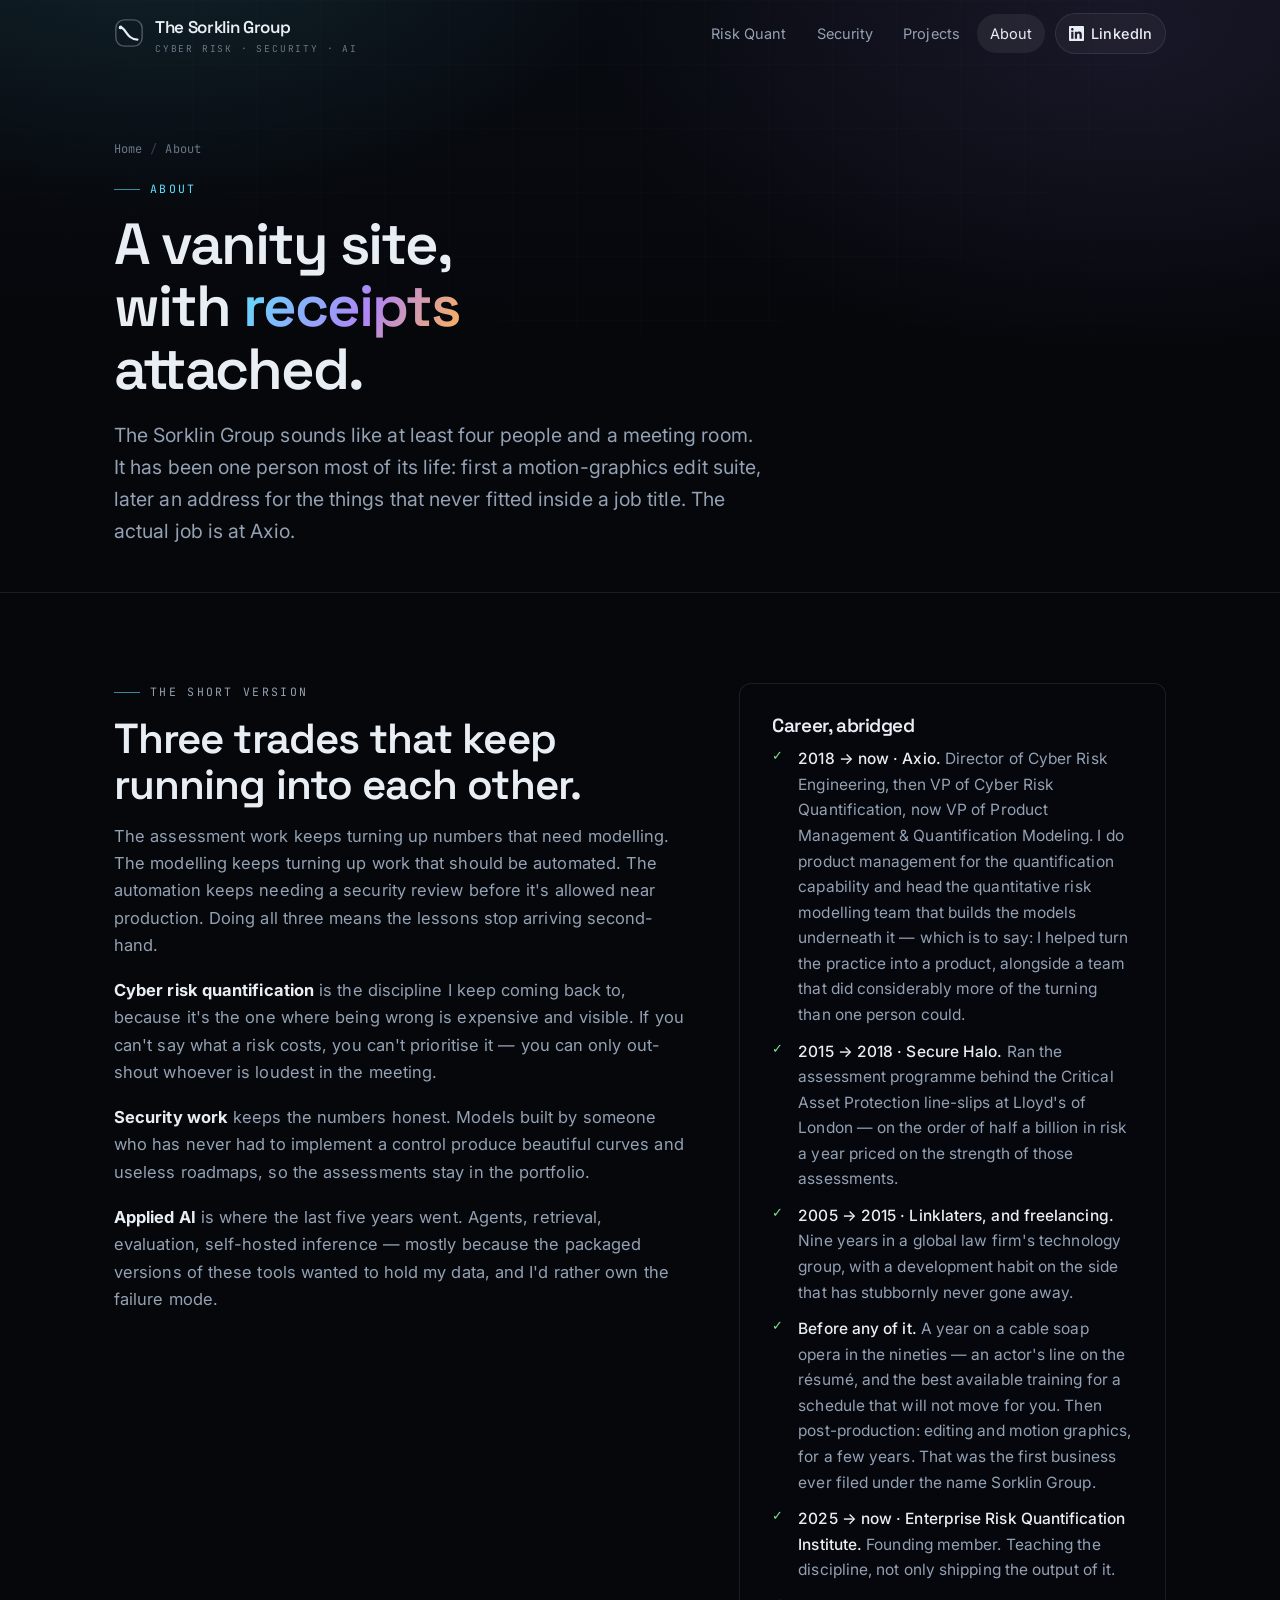
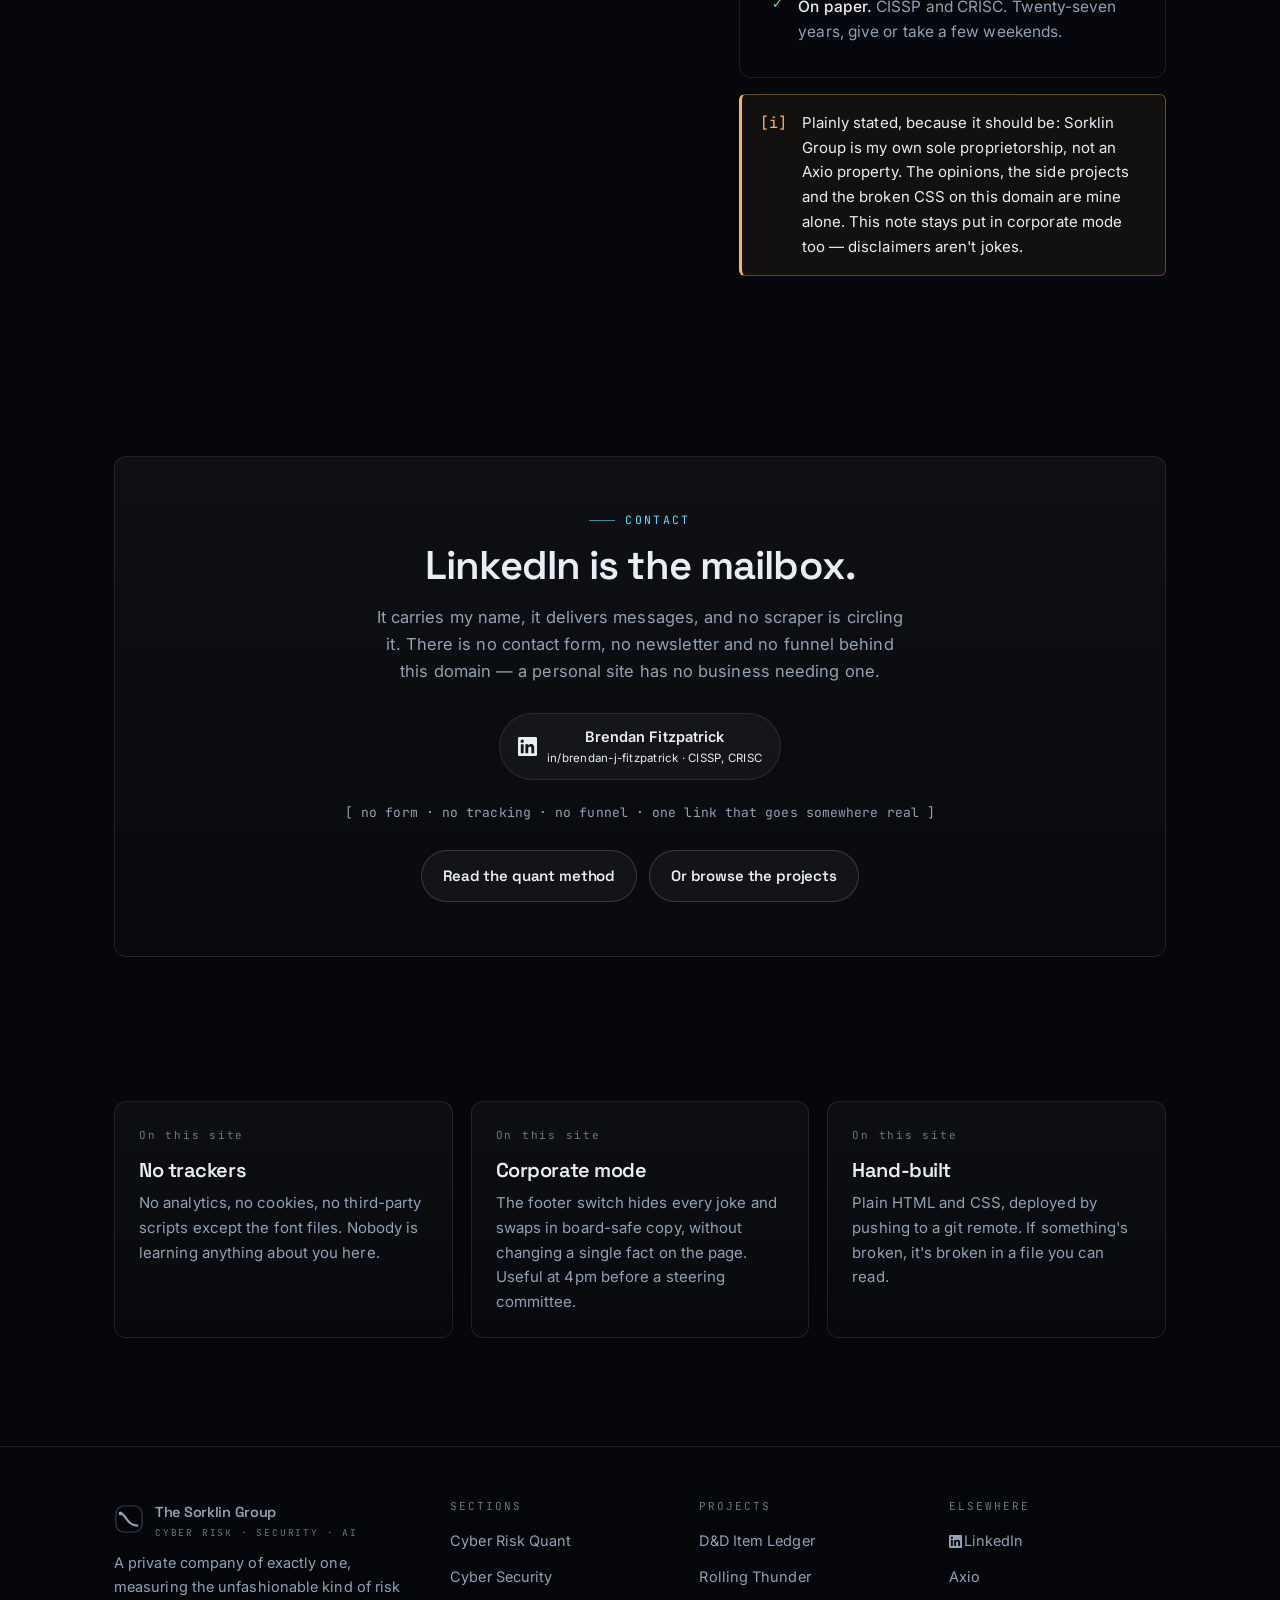
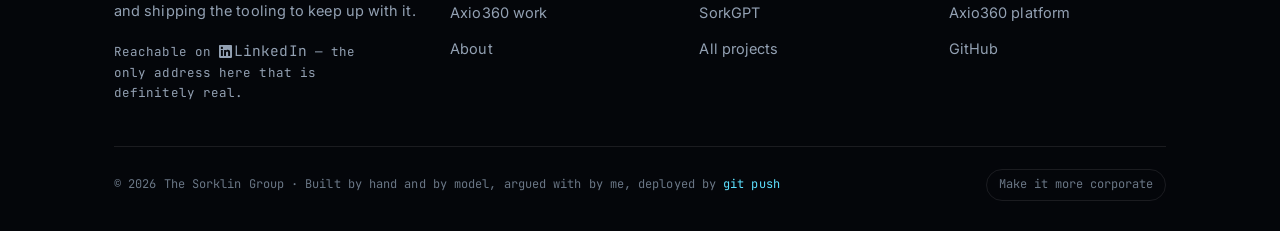
==== about/index.html @ ecda98ce "Redesign: static rewrite, no framework and no build step Replaces the Webflow export with hand-writt" ====
<!DOCTYPE html>
<html lang="en">
<head>
<meta charset="utf-8">
<meta name="viewport" content="width=device-width, initial-scale=1">
<title>About — Brendan Fitzpatrick</title>
<meta name="description" content="Brendan Fitzpatrick, CISSP, CRISC: VP of Product Management and Quantification Modeling at Axio, product owner of the quantification capability and head of its quantitative risk modelling team. Twenty-seven years of assessments, models and code. This site is personal and independent of my employer.">
<meta property="og:title" content="About — Brendan Fitzpatrick">
<meta property="og:description" content="A private company of exactly one. Here's the operating manual.">
<meta name="theme-color" content="#05070b">
<link rel="icon" href="/assets/img/favicon.svg" type="image/svg+xml">
<link rel="canonical" href="https://www.sorklin.com/about/">
<link rel="preconnect" href="https://fonts.googleapis.com">
<link rel="preconnect" href="https://fonts.gstatic.com" crossorigin>
<link href="https://fonts.googleapis.com/css2?family=Space+Grotesk:wght@500;600&family=JetBrains+Mono:wght@400;500&family=Inter:wght@400;500&display=swap" rel="stylesheet">
<link rel="stylesheet" href="/assets/css/site.css">
</head>
<body>

<a href="#main" class="sr-only">Skip to content</a>

<nav class="site-nav">
  <div class="nav-inner">
    <a class="brand" href="/">
      <svg class="mark" viewBox="0 0 32 32" fill="none" stroke="currentColor" aria-hidden="true">
        <rect x="2" y="2" width="28" height="28" rx="9" stroke-opacity=".3" stroke-width="1.5"/>
        <path class="curve" d="M7 10c5.5 0 6.5 13 18 13" stroke-width="2.4" stroke-linecap="round"/>
        <circle cx="7" cy="10" r="2" fill="currentColor" stroke="none"/>
      </svg>
      <span>The Sorklin Group<small>Cyber risk · Security · AI</small></span>
    </a>
    <button class="nav-toggle" aria-expanded="false" aria-label="Toggle navigation"><span></span></button>
    <div class="nav-links">
      <a href="/cyber-risk-quant/">Risk Quant</a>
      <a href="/cyber-security/">Security</a>
      <a href="/projects/">Projects</a>
      <a href="/about/">About</a>
      <a class="nav-cta li" href="https://www.linkedin.com/in/brendan-j-fitzpatrick/" rel="noopener me" target="_blank"><svg class="li-mark" viewBox="0 0 24 24" aria-hidden="true"><path fill="currentColor" d="M20.447 20.452h-3.554v-5.569c0-1.328-.027-3.037-1.852-3.037-1.853 0-2.136 1.445-2.136 2.939v5.667H9.351V9h3.414v1.561h.046c.477-.9 1.637-1.85 3.37-1.85 3.601 0 4.267 2.37 4.267 5.455v6.286zM5.337 7.433c-1.144 0-2.063-.926-2.063-2.065 0-1.138.92-2.063 2.063-2.063 1.14 0 2.064.925 2.064 2.063 0 1.139-.925 2.065-2.064 2.065zm1.782 13.019H3.555V9h3.564v11.452zM22.225 0H1.771C.792 0 0 .774 0 1.729v20.542C0 23.227.792 24 1.771 24h20.451C23.2 24 24 23.227 24 22.271V1.729C24 .774 23.2 0 22.222 0h.003z"/></svg><span>LinkedIn</span></a>
    </div>
  </div>
</nav>

<main id="main">

  <header class="page-head">
    <div class="wrap">
      <div class="crumbs"><a href="/">Home</a><span class="sep">/</span><span>About</span></div>
      <p class="kicker">About</p>
      <h1 class="display">
        <span class="line">A vanity site,</span>
        <span class="line">with <span class="grad" data-scramble>receipts</span></span>
        <span class="line">attached.</span>
      </h1>
      <p class="lede">
        <span data-joke>The Sorklin Group sounds like at least four people and a meeting room. It has been one
          person most of its life: first a motion-graphics edit suite, later an address for the things that never
          fitted inside a job title. The actual job is at Axio.</span>
        <span data-corp>Brendan Fitzpatrick, CISSP, CRISC — Vice President of Product Management, Quantification
          Modeling at Axio, product owner of the Axio quantification capability and head of its quantitative risk
          modelling team. This site is personal and independent of my employer.</span>
      </p>
    </div>
  </header>

  <section class="section">
    <div class="wrap">
      <div class="two-col">
        <div class="prose reveal">
          <p class="kicker">The short version</p>
          <h2 class="title">Three trades that keep running into each other.</h2>
          <p>The assessment work keeps turning up numbers that need modelling. The modelling keeps turning up
            work that should be automated. The automation keeps needing a security review before it's allowed
            near production. Doing all three means the lessons stop arriving second-hand.</p>
          <p><strong>Cyber risk quantification</strong> is the discipline I keep coming back to, because it's the one
            where being wrong is expensive and visible. If you can't say what a risk costs, you can't prioritise it —
            you can only out-shout whoever is loudest in the meeting.</p>
          <p><strong>Security work</strong> keeps the numbers honest. Models built by someone who has never had to
            implement a control produce beautiful curves and useless roadmaps, so the assessments stay in the portfolio.</p>
          <p><strong>Applied AI</strong> is where the last five years went. Agents, retrieval, evaluation, self-hosted
            inference — mostly because the packaged versions of these tools wanted to hold my data, and I'd rather
            own the failure mode.</p>
        </div>

        <div class="reveal" data-delay="110">
          <div class="panel ink" style="margin-bottom:16px">
            <h3>Career, abridged</h3>
            <ul class="ticks">
              <li><b>2018 → now · Axio.</b> Director of Cyber Risk Engineering, then VP of Cyber Risk
                Quantification, now VP of Product Management &amp; Quantification Modeling. I do product management
                for the quantification capability and head the quantitative risk modelling team that builds the
                models underneath it — which is to say: I helped turn the practice into a product, alongside a team
                that did considerably more of the turning than one person could.</li>
              <li><b>2015 → 2018 · Secure Halo.</b> Ran the assessment programme behind the Critical Asset
                Protection line-slips at Lloyd's of London — on the order of half a billion in risk a year priced
                on the strength of those assessments.</li>
              <li><b>2005 → 2015 · Linklaters, and freelancing.</b> Nine years in a global law firm's technology
                group, with a development habit on the side that has stubbornly never gone away.</li>
              <li><b>Before any of it.</b> A year on a cable soap opera in the nineties — an actor's line on the
                résumé, and the best available training for a schedule that will not move for you. Then
                post-production: editing and motion graphics, for a few years. That was the first business ever
                filed under the name Sorklin Group.</li>
              <li><b>2025 → now · Enterprise Risk Quantification Institute.</b> Founding member. Teaching the
                discipline, not only shipping the output of it.</li>
              <li><b>On paper.</b> CISSP and CRISC. Twenty-seven years, give or take a few weekends.</li>
            </ul>
          </div>
          <div class="callout">
            <span class="ico">[i]</span>
            <div>Plainly stated, because it should be: Sorklin Group is my own sole proprietorship, not an Axio
              property. The opinions, the side projects and the broken CSS on this domain are mine alone.
              This note stays put in corporate mode too — disclaimers aren't jokes.</div>
          </div>
        </div>
      </div>
    </div>
  </section>

  <!-- ═════════════════════════════════════════════════════════ contact ══ -->
  <section class="section" id="contact">
    <div class="wrap">
      <div class="panel reveal" style="text-align:center;padding:clamp(30px,6vh,58px)">
        <p class="kicker" style="justify-content:center">Contact</p>
        <h2 class="title" style="font-size:clamp(26px,3.4vw,40px)">
          <span data-joke>LinkedIn is the mailbox.</span>
          <span data-corp>Enquiries are welcome via LinkedIn.</span>
        </h2>
        <p class="dim" style="max-width:54ch;margin-inline:auto">
          It carries my name, it delivers messages, and no scraper is circling it. There is no contact form,
          no newsletter and no funnel behind this domain — a personal site has no business needing one.
        </p>

        <div class="cta-row" style="justify-content:center;margin-top:28px">
          <a class="li-badge" href="https://www.linkedin.com/in/brendan-j-fitzpatrick/" rel="noopener me" target="_blank">
            <svg class="li-mark" viewBox="0 0 24 24" aria-hidden="true"><path fill="currentColor" d="M20.447 20.452h-3.554v-5.569c0-1.328-.027-3.037-1.852-3.037-1.853 0-2.136 1.445-2.136 2.939v5.667H9.351V9h3.414v1.561h.046c.477-.9 1.637-1.85 3.37-1.85 3.601 0 4.267 2.37 4.267 5.455v6.286zM5.337 7.433c-1.144 0-2.063-.926-2.063-2.065 0-1.138.92-2.063 2.063-2.063 1.14 0 2.064.925 2.064 2.063 0 1.139-.925 2.065-2.064 2.065zm1.782 13.019H3.555V9h3.564v11.452zM22.225 0H1.771C.792 0 0 .774 0 1.729v20.542C0 23.227.792 24 1.771 24h20.451C23.2 24 24 23.227 24 22.271V1.729C24 .774 23.2 0 22.222 0h.003z"/></svg>
            <span>Brendan Fitzpatrick<small>in/brendan-j-fitzpatrick · CISSP, CRISC</small></span>
          </a>
        </div>

        <!-- ══ TODO: a public email? ═══════════════════════════════════════════════
             There is an Axio address, but pasting it here would only feed scrapers and
             forward nothing that LinkedIn doesn't already do. If you ever want a public
             one, make it a personal address: add a mailto beside the badge above and
             drop the LinkedIn sentence from the footer of every page.
        ═══════════════════════════════════════════════════════════════════════════ -->
        <p class="mono dim" style="margin-top:22px;font-size:13px" data-joke>
          [ no form · no tracking · no funnel · one link that goes somewhere real ]
        </p>

        <div class="cta-row" style="justify-content:center;margin-top:26px">
          <a class="btn btn-ghost" href="/cyber-risk-quant/">Read the quant method</a>
          <a class="btn btn-ghost" href="/projects/">Or browse the projects</a>
        </div>
      </div>
    </div>
  </section>

  <!-- ═════════════════════════════════════════════════════════ fine print ══ -->
  <section class="section tight">
    <div class="wrap">
      <div class="grid c3">
        <div class="card reveal">
          <div class="card-index">On this site</div>
          <h3>No trackers</h3>
          <p>No analytics, no cookies, no third-party scripts except the font files. Nobody is learning anything about you here.</p>
        </div>
        <div class="card reveal" data-delay="80">
          <div class="card-index">On this site</div>
          <h3>Corporate mode</h3>
          <p>The footer switch hides every joke and swaps in board-safe copy, without changing a single fact on the page.
            Useful at 4pm before a steering committee.</p>
        </div>
        <div class="card reveal" data-delay="160">
          <div class="card-index">On this site</div>
          <h3>Hand-built</h3>
          <p>Plain HTML and CSS, deployed by pushing to a git remote. If something's broken, it's broken in a file you can read.</p>
        </div>
      </div>
    </div>
  </section>
</main>

<footer class="site-foot">
  <div class="wrap">
    <div class="foot-grid">
      <div>
        <a class="brand" href="/" style="margin-bottom:14px">
          <svg class="mark" viewBox="0 0 32 32" fill="none" stroke="currentColor" aria-hidden="true">
            <rect x="2" y="2" width="28" height="28" rx="9" stroke-opacity=".3" stroke-width="1.5"/>
            <path d="M7 10c5.5 0 6.5 13 18 13" stroke-width="2.4" stroke-linecap="round"/>
            <circle cx="7" cy="10" r="2" fill="currentColor" stroke="none"/>
          </svg>
          <span>The Sorklin Group<small>Cyber risk · Security · AI</small></span>
        </a>
        <p class="foot-blurb" data-joke>A private company of exactly one, measuring the unfashionable kind of risk
          and shipping the tooling to keep up with it.</p>
        <p class="foot-blurb" data-corp>The personal site of Brendan Fitzpatrick: cyber risk quantification, security assessment and applied AI engineering.</p>
        <p class="foot-blurb dim mono" style="font-size:12.5px">Reachable on <a href="https://www.linkedin.com/in/brendan-j-fitzpatrick/" rel="noopener me" target="_blank"><svg class="li-mark" viewBox="0 0 24 24" aria-hidden="true"><path fill="currentColor" d="M20.447 20.452h-3.554v-5.569c0-1.328-.027-3.037-1.852-3.037-1.853 0-2.136 1.445-2.136 2.939v5.667H9.351V9h3.414v1.561h.046c.477-.9 1.637-1.85 3.37-1.85 3.601 0 4.267 2.37 4.267 5.455v6.286zM5.337 7.433c-1.144 0-2.063-.926-2.063-2.065 0-1.138.92-2.063 2.063-2.063 1.14 0 2.064.925 2.064 2.063 0 1.139-.925 2.065-2.064 2.065zm1.782 13.019H3.555V9h3.564v11.452zM22.225 0H1.771C.792 0 0 .774 0 1.729v20.542C0 23.227.792 24 1.771 24h20.451C23.2 24 24 23.227 24 22.271V1.729C24 .774 23.2 0 22.222 0h.003z"/></svg><span>LinkedIn</span></a> &mdash; the only address here that is definitely real.</p>
      </div>
      <div>
        <h4>Sections</h4>
        <ul>
          <li><a href="/cyber-risk-quant/">Cyber Risk Quant</a></li>
          <li><a href="/cyber-security/">Cyber Security</a></li>
          <li><a href="/cyber-risk-quant/#axio">Axio360 work</a></li>
          <li><a href="/about/">About</a></li>
        </ul>
      </div>
      <div>
        <h4>Projects</h4>
        <ul>
          <li><a href="/projects/dnd-shop/" target="_blank" rel="noopener">D&amp;D Item Ledger</a></li>
          <li><a href="/projects/rthunder/">Rolling Thunder</a></li>
          <li><a href="/projects/sorkgpt/" target="_blank" rel="noopener">SorkGPT</a></li>
          <li><a href="/projects/">All projects</a></li>
        </ul>
      </div>
      <div>
        <h4>Elsewhere</h4>
        <ul>
              <li><a href="https://www.linkedin.com/in/brendan-j-fitzpatrick/" rel="noopener me" target="_blank"><svg class="li-mark" viewBox="0 0 24 24" aria-hidden="true"><path fill="currentColor" d="M20.447 20.452h-3.554v-5.569c0-1.328-.027-3.037-1.852-3.037-1.853 0-2.136 1.445-2.136 2.939v5.667H9.351V9h3.414v1.561h.046c.477-.9 1.637-1.85 3.37-1.85 3.601 0 4.267 2.37 4.267 5.455v6.286zM5.337 7.433c-1.144 0-2.063-.926-2.063-2.065 0-1.138.92-2.063 2.063-2.063 1.14 0 2.064.925 2.064 2.063 0 1.139-.925 2.065-2.064 2.065zm1.782 13.019H3.555V9h3.564v11.452zM22.225 0H1.771C.792 0 0 .774 0 1.729v20.542C0 23.227.792 24 1.771 24h20.451C23.2 24 24 23.227 24 22.271V1.729C24 .774 23.2 0 22.222 0h.003z"/></svg>LinkedIn</a></li>
      <li><a href="https://axio.com/" rel="noopener" target="_blank">Axio</a></li>
          <li><a href="https://axio.com/axio360-platform/" rel="noopener" target="_blank">Axio360 platform</a></li>
          <li><a href="https://github.com/sorklin" rel="noopener" target="_blank">GitHub</a></li>
        </ul>
      </div>
    </div>
    <div class="foot-bottom">
      <span>© 2026 The Sorklin Group · Built by hand and by model, argued with by me, deployed by <span class="accent">git push</span></span>
      <span class="corp-note">Corporate mode active. The jokes are still in the source.</span>
      <button type="button" data-corporate-toggle>Make it more corporate</button>
    </div>
  </div>
</footer>

<script src="/assets/js/site.js" defer></script>
</body>
</html>
---- assets/css/site.css ----
/* ==========================================================================
   Sorklin Group — design system
   Dark, quiet, a little smug. One stylesheet, no frameworks, no build step.
   ========================================================================== */

/* --------------------------------------------------------------- tokens -- */
:root {
  --bg: #05070b;
  --bg-2: #080b11;
  --panel: #0c111a;
  --panel-2: #101724;
  --line: rgba(255, 255, 255, 0.09);
  --line-2: rgba(255, 255, 255, 0.16);
  --ink: #e9eef5;
  --dim: #93a1b3;
  --dim-2: #6a7786;

  --cyan: #5de1ff;
  --violet: #b085f5;
  --amber: #ffb454;
  --green: #7ee787;
  --red: #ff6f6f;

  --grad: linear-gradient(118deg, var(--cyan), var(--violet) 58%, var(--amber));
  --grad-soft: linear-gradient(118deg, rgba(93, 225, 255, 0.14), rgba(176, 133, 245, 0.14));

  --r-sm: 6px;
  --r: 12px;
  --r-lg: 20px;

  --mono: "JetBrains Mono", ui-monospace, "SF Mono", Consolas, "Liberation Mono", monospace;
  --sans: "Space Grotesk", Inter, system-ui, -apple-system, "Segoe UI", sans-serif;
  --body: Inter, "Space Grotesk", system-ui, -apple-system, "Segoe UI", sans-serif;

  --pad: clamp(20px, 5vw, 64px);
  --maxw: 1180px;
  --nav-h: 68px;
  --ease: cubic-bezier(0.22, 0.61, 0.36, 1);
}

/* ---------------------------------------------------------------- base -- */
* { box-sizing: border-box; }

html { scroll-behavior: smooth; -webkit-text-size-adjust: 100%; }

body {
  margin: 0;
  background: var(--bg);
  color: var(--ink);
  font-family: var(--body);
  font-size: 16.5px;
  line-height: 1.65;
  letter-spacing: 0.005em;
  overflow-x: hidden;
  -webkit-font-smoothing: antialiased;
}

/* page-level ambience: a fixed grid + two soft blooms behind everything */
body::before {
  content: "";
  position: fixed;
  inset: 0;
  z-index: -2;
  background:
    radial-gradient(700px 420px at 12% -8%, rgba(93, 225, 255, 0.11), transparent 70%),
    radial-gradient(760px 460px at 88% 4%, rgba(176, 133, 245, 0.10), transparent 70%),
    linear-gradient(180deg, var(--bg-2), var(--bg) 40%);
}
body::after {
  content: "";
  position: fixed;
  inset: 0;
  z-index: -1;
  pointer-events: none;
  opacity: 0.5;
  background-image:
    linear-gradient(to right, rgba(255, 255, 255, 0.028) 1px, transparent 1px),
    linear-gradient(to bottom, rgba(255, 255, 255, 0.028) 1px, transparent 1px);
  background-size: 64px 64px;
  mask-image: radial-gradient(1200px 800px at 50% 0%, #000 30%, transparent 85%);
  -webkit-mask-image: radial-gradient(1200px 800px at 50% 0%, #000 30%, transparent 85%);
}

h1, h2, h3, h4 {
  font-family: var(--sans);
  font-weight: 600;
  line-height: 1.08;
  letter-spacing: -0.022em;
  margin: 0 0 0.5em;
}

p { margin: 0 0 1.1em; }
p:last-child { margin-bottom: 0; }

a { color: var(--cyan); text-decoration: none; text-underline-offset: 3px; }
a:hover { text-decoration: underline; }

::selection { background: rgba(93, 225, 255, 0.28); color: #fff; }

:focus-visible {
  outline: 2px solid var(--cyan);
  outline-offset: 3px;
  border-radius: 4px;
}

svg { display: block; }

.wrap {
  width: 100%;
  max-width: var(--maxw);
  margin-inline: auto;
  padding-inline: var(--pad);
}

.mono { font-family: var(--mono); font-size: 0.86em; }
.dim { color: var(--dim); }
.accent { color: var(--cyan); }
.nowrap { white-space: nowrap; }
.center { text-align: center; }
.sr-only {
  position: absolute; width: 1px; height: 1px; padding: 0; margin: -1px;
  overflow: hidden; clip: rect(0 0 0 0); white-space: nowrap; border: 0;
}

/* ----------------------------------------------------------------- nav -- */
.site-nav {
  position: fixed;
  top: 0;
  left: 0;
  right: 0;
  z-index: 80;
  height: var(--nav-h);
  display: flex;
  align-items: center;
  border-bottom: 1px solid transparent;
  transition: background 0.3s var(--ease), border-color 0.3s var(--ease), backdrop-filter 0.3s;
}
.site-nav.stuck {
  background: rgba(5, 7, 11, 0.72);
  backdrop-filter: blur(14px) saturate(140%);
  -webkit-backdrop-filter: blur(14px) saturate(140%);
  border-bottom-color: var(--line);
}
.nav-inner {
  width: 100%;
  max-width: var(--maxw);
  margin-inline: auto;
  padding-inline: var(--pad);
  display: flex;
  align-items: center;
  gap: 22px;
}
.brand {
  display: flex;
  align-items: center;
  gap: 11px;
  color: var(--ink);
  font-family: var(--sans);
  font-weight: 600;
  letter-spacing: -0.02em;
  font-size: 17px;
}
.brand:hover { text-decoration: none; }
.brand .mark { width: 30px; height: 30px; flex: none; }
.brand .mark .curve { stroke-dasharray: 66; stroke-dashoffset: 66; animation: draw 1.5s var(--ease) 0.15s forwards; }
.brand small {
  display: block;
  font-family: var(--mono);
  font-size: 9.5px;
  letter-spacing: 0.19em;
  text-transform: uppercase;
  color: var(--dim-2);
  font-weight: 400;
  line-height: 1;
  margin-top: 3px;
}
@keyframes draw { to { stroke-dashoffset: 0; } }

.nav-links {
  display: flex;
  align-items: center;
  gap: 4px;
  margin-left: auto;
}
.nav-links a {
  color: var(--dim);
  font-size: 14.5px;
  padding: 8px 13px;
  border-radius: 999px;
  transition: color 0.2s, background 0.2s;
}
.nav-links a:hover { color: var(--ink); background: rgba(255, 255, 255, 0.05); text-decoration: none; }
.nav-links a[aria-current="page"] { color: var(--ink); background: rgba(255, 255, 255, 0.07); }
.nav-links a.nav-cta {
  color: #04121a;
  background: var(--grad);
  font-weight: 600;
  margin-left: 6px;
}
.nav-links a.nav-cta:hover { filter: brightness(1.08); }

/* The nav's one external pill is a LinkedIn badge, not a call to action — so it is
   deliberately quieter than the gradient button it replaced. Hover borrows LinkedIn's
   own blue rather than the site palette, which is how brand badges should behave. */
.nav-links a.nav-cta.li {
  color: var(--ink-2);
  background: rgba(255, 255, 255, 0.04);
  border: 1px solid var(--line);
  font-weight: 500;
  display: inline-flex;
  align-items: center;
  gap: 7px;
}
.nav-links a.nav-cta.li:hover {
  color: var(--ink);
  background: rgba(10, 102, 194, 0.16);
  border-color: rgba(10, 102, 194, 0.7);
  filter: none;
}
.li-mark { width: 15px; height: 15px; display: block; flex: none; }
.foot-grid .li-mark, .foot-blurb .li-mark, .prose .li-mark {
  width: 13px; height: 13px;
  display: inline-block; vertical-align: -2px; margin-right: 2px;
}
/* The about page's hero badge: bigger, and it warms up to brand blue on hover. */
.li-badge {
  display: inline-flex; align-items: center; gap: 10px;
  padding: 11px 18px;
  border: 1px solid var(--line); border-radius: 999px;
  background: rgba(255, 255, 255, 0.04);
  color: var(--ink); text-decoration: none;
  font-weight: 600; font-size: 14.5px;
  transition: background .18s ease, border-color .18s ease, transform .18s ease;
}
.li-badge:hover { background: rgba(10, 102, 194, 0.18); border-color: rgba(10, 102, 194, .75); text-decoration: none; transform: translateY(-1px); }
.li-badge .li-mark { width: 19px; height: 19px; }
.li-badge small { display: block; font-weight: 400; font-size: 11.5px; color: var(--ink-3); letter-spacing: .02em; }

.nav-toggle {
  display: none;
  margin-left: auto;
  width: 42px; height: 42px;
  background: rgba(255, 255, 255, 0.05);
  border: 1px solid var(--line);
  border-radius: 10px;
  color: var(--ink);
  cursor: pointer;
  align-items: center;
  justify-content: center;
}
.nav-toggle span, .nav-toggle span::before, .nav-toggle span::after {
  content: ""; display: block; width: 17px; height: 1.5px; background: currentColor;
  transition: transform 0.25s var(--ease), opacity 0.2s;
}
.nav-toggle span::before { transform: translateY(-5.5px); }
.nav-toggle span::after { transform: translateY(4px); }
.nav-toggle[aria-expanded="true"] span { transform: rotate(45deg); }
.nav-toggle[aria-expanded="true"] span::before { opacity: 0; }
.nav-toggle[aria-expanded="true"] span::after { transform: translateY(0) rotate(-90deg); }

@media (max-width: 860px) {
  .nav-toggle { display: flex; }
  .nav-links {
    position: absolute;
    top: calc(var(--nav-h) - 6px);
    left: var(--pad); right: var(--pad);
    flex-direction: column;
    align-items: stretch;
    gap: 2px;
    padding: 10px;
    background: rgba(9, 12, 18, 0.97);
    border: 1px solid var(--line);
    border-radius: var(--r);
    backdrop-filter: blur(14px);
    box-shadow: 0 24px 60px rgba(0, 0, 0, 0.6);
    transform: translateY(-12px) scale(0.98);
    opacity: 0;
    pointer-events: none;
    transition: opacity 0.22s var(--ease), transform 0.22s var(--ease);
  }
  .nav-links.open { opacity: 1; transform: none; pointer-events: auto; }
  .nav-links a { padding: 12px 14px; border-radius: var(--r-sm); font-size: 15.5px; }
  .nav-links a.nav-cta { text-align: center; margin-left: 0; }
}

/* ---------------------------------------------------------------- hero -- */
.hero {
  position: relative;
  padding: calc(var(--nav-h) + clamp(44px, 9vh, 104px)) 0 clamp(48px, 8vh, 96px);
  overflow: hidden;
}
#field {
  position: absolute;
  inset: 0;
  width: 100%;
  height: 100%;
  z-index: 0;
  opacity: 0.85;
}
.hero .wrap { position: relative; z-index: 1; }
.hero-grid {
  display: grid;
  grid-template-columns: minmax(0, 1.08fr) minmax(0, 0.92fr);
  gap: clamp(28px, 5vw, 60px);
  align-items: center;
}
@media (max-width: 980px) {
  .hero-grid { grid-template-columns: 1fr; }
}

.eyebrow {
  display: inline-flex;
  align-items: center;
  gap: 9px;
  font-family: var(--mono);
  font-size: 11.5px;
  letter-spacing: 0.2em;
  text-transform: uppercase;
  color: var(--dim);
  padding: 6px 12px 6px 8px;
  border: 1px solid var(--line);
  border-radius: 999px;
  background: rgba(255, 255, 255, 0.03);
  margin-bottom: 22px;
}
.eyebrow .dot {
  width: 7px; height: 7px; border-radius: 50%;
  background: var(--green);
  box-shadow: 0 0 0 0 rgba(126, 231, 135, 0.6);
  animation: pulse 2.6s infinite;
}
@keyframes pulse {
  0% { box-shadow: 0 0 0 0 rgba(126, 231, 135, 0.55); }
  70% { box-shadow: 0 0 0 9px rgba(126, 231, 135, 0); }
  100% { box-shadow: 0 0 0 0 rgba(126, 231, 135, 0); }
}

.display {
  font-size: clamp(38px, 6.4vw, 74px);
  font-weight: 600;
  letter-spacing: -0.035em;
  margin: 0 0 22px;
}
.display .grad {
  background: var(--grad);
  -webkit-background-clip: text;
  background-clip: text;
  color: transparent;
}
.display .line { display: block; }

.lede {
  font-size: clamp(16.5px, 1.55vw, 19.5px);
  color: var(--dim);
  max-width: 54ch;
  margin-bottom: 30px;
}
.lede strong { color: var(--ink); font-weight: 500; }

.cta-row { display: flex; flex-wrap: wrap; gap: 12px; align-items: center; }

.btn {
  display: inline-flex;
  align-items: center;
  gap: 9px;
  padding: 13px 21px;
  border-radius: 999px;
  font-family: var(--sans);
  font-size: 15px;
  font-weight: 600;
  letter-spacing: -0.01em;
  border: 1px solid transparent;
  cursor: pointer;
  transition: transform 0.18s var(--ease), filter 0.2s, background 0.2s, border-color 0.2s, color 0.2s;
}
.btn:hover { text-decoration: none; transform: translateY(-2px); }
.btn:active { transform: translateY(0); }
.btn-primary {
  background: var(--grad);
  color: #04121a;
  box-shadow: 0 10px 34px -12px rgba(93, 225, 255, 0.5);
}
.btn-primary:hover { filter: brightness(1.07); }
.btn-ghost {
  color: var(--ink);
  background: rgba(255, 255, 255, 0.04);
  border-color: var(--line-2);
}
.btn-ghost:hover { background: rgba(255, 255, 255, 0.09); }
.btn .arrow { transition: transform 0.2s var(--ease); }
.btn:hover .arrow { transform: translateX(3px); }

/* ------------------------------------------------------------ terminal -- */
.terminal {
  border: 1px solid var(--line);
  border-radius: var(--r);
  background: linear-gradient(180deg, rgba(16, 23, 36, 0.92), rgba(8, 11, 17, 0.94));
  box-shadow: 0 34px 80px -30px rgba(0, 0, 0, 0.9), inset 0 1px 0 rgba(255, 255, 255, 0.05);
  overflow: hidden;
  font-family: var(--mono);
  font-size: 13px;
  line-height: 1.75;
}
.terminal-bar {
  display: flex;
  align-items: center;
  gap: 8px;
  padding: 11px 14px;
  border-bottom: 1px solid var(--line);
  background: rgba(255, 255, 255, 0.025);
}
.terminal-bar i { width: 10px; height: 10px; border-radius: 50%; background: #2a333f; }
.terminal-bar i:nth-child(1) { background: #ff5f57; }
.terminal-bar i:nth-child(2) { background: #febc2e; }
.terminal-bar i:nth-child(3) { background: #28c840; }
.terminal-bar span {
  margin-left: 6px;
  font-size: 11px;
  color: var(--dim-2);
  letter-spacing: 0.09em;
  text-transform: uppercase;
}
.terminal-body { padding: 16px 18px 20px; min-height: 268px; }
.terminal-body .ln { white-space: pre-wrap; word-break: break-word; }
.terminal-body .cmd { color: var(--ink); }
.terminal-body .cmd::before { content: "$ "; color: var(--cyan); }
.terminal-body .ok { color: var(--green); }
.terminal-body .warn { color: var(--amber); }
.terminal-body .out { color: var(--dim); }
.terminal-body .key { color: var(--violet); }
.terminal-body .caret {
  display: inline-block;
  width: 8px; height: 15px;
  vertical-align: -2px;
  background: var(--cyan);
  animation: blink 1.05s steps(2, start) infinite;
}
@keyframes blink { to { visibility: hidden; } }

/* ------------------------------------------------------------- ticker -- */
.ticker {
  border-block: 1px solid var(--line);
  background: rgba(255, 255, 255, 0.018);
  overflow: hidden;
  padding: 13px 0;
  mask-image: linear-gradient(90deg, transparent, #000 8%, #000 92%, transparent);
  -webkit-mask-image: linear-gradient(90deg, transparent, #000 8%, #000 92%, transparent);
}
.ticker-track {
  display: flex;
  width: max-content;
  gap: 44px;
  animation: slide 42s linear infinite;
}
.ticker:hover .ticker-track { animation-play-state: paused; }
.ticker-track span {
  font-family: var(--mono);
  font-size: 12.5px;
  letter-spacing: 0.06em;
  color: var(--dim-2);
  display: inline-flex;
  align-items: center;
  gap: 44px;
  white-space: nowrap;
}
.ticker-track span::after { content: "◆"; color: rgba(93, 225, 255, 0.4); font-size: 9px; }
@keyframes slide { to { transform: translateX(-50%); } }

/* ------------------------------------------------------------ sections -- */
.section { padding: clamp(64px, 10vh, 116px) 0; position: relative; }
.section.tight { padding-block: clamp(44px, 6vh, 74px); }
.section-head { max-width: 62ch; margin-bottom: clamp(30px, 5vh, 52px); }
.section-head.center { margin-inline: auto; }
.kicker {
  font-family: var(--mono);
  font-size: 11.5px;
  letter-spacing: 0.2em;
  text-transform: uppercase;
  color: var(--cyan);
  margin: 0 0 14px;
  display: flex;
  align-items: center;
  gap: 10px;
}
.kicker::before { content: ""; width: 26px; height: 1px; background: var(--cyan); opacity: 0.6; }
.section-head.center .kicker { justify-content: center; }
h2.title { font-size: clamp(27px, 3.5vw, 42px); margin-bottom: 16px; }
.section-head p { color: var(--dim); font-size: 17px; }

.rule { border: 0; border-top: 1px solid var(--line); margin: 0; }

/* --------------------------------------------------------------- cards -- */
.grid { display: grid; gap: 18px; }
.grid.c2 { grid-template-columns: repeat(2, minmax(0, 1fr)); }
.grid.c3 { grid-template-columns: repeat(3, minmax(0, 1fr)); }
.grid.c4 { grid-template-columns: repeat(4, minmax(0, 1fr)); }
@media (max-width: 900px) { .grid.c3, .grid.c4 { grid-template-columns: repeat(2, minmax(0, 1fr)); } }
@media (max-width: 620px) { .grid.c2, .grid.c3, .grid.c4 { grid-template-columns: 1fr; } }

.card {
  position: relative;
  display: flex;
  flex-direction: column;
  padding: 24px 24px 22px;
  border: 1px solid var(--line);
  border-radius: var(--r);
  background: linear-gradient(180deg, rgba(255, 255, 255, 0.035), rgba(255, 255, 255, 0.012));
  overflow: hidden;
  transition: transform 0.28s var(--ease), border-color 0.28s, box-shadow 0.28s;
}
.card::before {
  /* pointer-tracking glow; --mx/--my are set by site.js */
  content: "";
  position: absolute;
  inset: -1px;
  pointer-events: none;
  opacity: 0;
  transition: opacity 0.3s;
  background: radial-gradient(240px 180px at var(--mx, 50%) var(--my, 0%), rgba(93, 225, 255, 0.16), transparent 68%);
}
.card:hover {
  transform: translateY(-4px);
  border-color: var(--line-2);
  box-shadow: 0 26px 54px -28px rgba(0, 0, 0, 0.9);
}
.card:hover::before { opacity: 1; }
.card > * { position: relative; }
.card h3 { font-size: 20px; margin-bottom: 9px; }
.card p { color: var(--dim); font-size: 15px; }
.card .card-index {
  font-family: var(--mono);
  font-size: 11px;
  letter-spacing: 0.16em;
  color: var(--dim-2);
  margin-bottom: 16px;
}
.card .card-note {
  margin-top: 18px;
  padding-top: 14px;
  border-top: 1px dashed var(--line);
  font-family: var(--mono);
  font-size: 12px;
  color: var(--dim-2);
  line-height: 1.55;
}
.card .card-note b { color: var(--amber); font-weight: 500; }
.card-link {
  margin-top: 18px;
  display: inline-flex;
  align-items: center;
  gap: 7px;
  font-family: var(--sans);
  font-weight: 600;
  font-size: 14.5px;
  color: var(--cyan);
}
.card-link .arrow { transition: transform 0.2s var(--ease); }
.card:hover .card-link .arrow { transform: translateX(4px); }
a.card { color: inherit; }
a.card:hover { text-decoration: none; }
.card.tint-cyan::after, .card.tint-violet::after, .card.tint-amber::after {
  content: "";
  position: absolute;
  inset: 0 auto auto 0;
  width: 100%; height: 2px;
  background: var(--cyan);
  opacity: 0.75;
}
.card.tint-violet::after { background: var(--violet); }
.card.tint-amber::after { background: var(--amber); }

/* --------------------------------------------------------------- stats -- */
.stat-row { display: grid; grid-template-columns: repeat(4, minmax(0, 1fr)); gap: 1px; background: var(--line); border: 1px solid var(--line); border-radius: var(--r); overflow: hidden; }
@media (max-width: 780px) { .stat-row { grid-template-columns: repeat(2, minmax(0, 1fr)); } }
.stat { background: rgba(8, 11, 17, 0.86); padding: 24px 22px; }
.stat .n {
  font-family: var(--sans);
  font-size: clamp(28px, 3.4vw, 40px);
  font-weight: 600;
  letter-spacing: -0.03em;
  line-height: 1;
  background: var(--grad);
  -webkit-background-clip: text;
  background-clip: text;
  color: transparent;
}
.stat .l {
  margin-top: 10px;
  font-family: var(--mono);
  font-size: 11.5px;
  letter-spacing: 0.1em;
  text-transform: uppercase;
  color: var(--dim-2);
}

/* --------------------------------------------------------------- steps -- */
.steps { counter-reset: step; display: grid; gap: 16px; grid-template-columns: repeat(auto-fit, minmax(215px, 1fr)); }
.step { position: relative; padding: 22px 20px; border: 1px solid var(--line); border-radius: var(--r); background: rgba(255, 255, 255, 0.022); }
.step::before {
  counter-increment: step;
  content: "0" counter(step);
  font-family: var(--mono);
  font-size: 11px;
  letter-spacing: 0.16em;
  color: var(--cyan);
  display: block;
  margin-bottom: 12px;
}
.step h3 { font-size: 16.5px; margin-bottom: 7px; }
.step p { font-size: 14.5px; color: var(--dim); margin: 0; }

/* -------------------------------------------------------------- badges -- */
.badge {
  display: inline-flex;
  align-items: center;
  gap: 6px;
  font-family: var(--mono);
  font-size: 10.5px;
  letter-spacing: 0.14em;
  text-transform: uppercase;
  padding: 4px 9px;
  border-radius: 999px;
  border: 1px solid currentColor;
  line-height: 1.5;
}
.badge::before { content: ""; width: 5px; height: 5px; border-radius: 50%; background: currentColor; }
.badge.live { color: var(--green); }
.badge.dev { color: var(--amber); }
.badge.soon { color: var(--dim-2); }
.badge.info { color: var(--cyan); }

.chip {
  display: inline-block;
  font-family: var(--mono);
  font-size: 11.5px;
  color: var(--dim);
  background: rgba(255, 255, 255, 0.045);
  border: 1px solid var(--line);
  border-radius: 6px;
  padding: 3px 8px;
  margin: 0 5px 6px 0;
}

/* -------------------------------------------------------------- panels -- */
.panel {
  border: 1px solid var(--line);
  border-radius: var(--r);
  background: linear-gradient(180deg, rgba(255, 255, 255, 0.04), rgba(255, 255, 255, 0.014));
  padding: clamp(22px, 3vw, 32px);
}
.panel h3 { font-size: 19px; }
.panel.ink { background: rgba(6, 9, 14, 0.72); }

.callout {
  display: flex;
  gap: 14px;
  padding: 16px 18px;
  border: 1px solid rgba(255, 180, 84, 0.34);
  border-left: 3px solid var(--amber);
  border-radius: var(--r-sm);
  background: rgba(255, 180, 84, 0.06);
  font-size: 15px;
  color: var(--ink);
}
.callout .ico { flex: none; font-family: var(--mono); color: var(--amber); }
.callout a { color: var(--amber); }
.callout.info { border-color: rgba(93, 225, 255, 0.34); border-left-color: var(--cyan); background: rgba(93, 225, 255, 0.06); color: var(--ink); }
.callout.info .ico { color: var(--cyan); }
.callout.todo { border-style: dashed; }

/* --------------------------------------------------------------- table -- */
table.spec { width: 100%; border-collapse: collapse; font-size: 14.5px; }
table.spec th, table.spec td { text-align: left; padding: 12px 14px; border-bottom: 1px solid var(--line); vertical-align: top; }
table.spec th { font-family: var(--mono); font-size: 11px; letter-spacing: 0.14em; text-transform: uppercase; color: var(--dim-2); font-weight: 400; }
table.spec td:first-child { color: var(--ink); font-weight: 500; white-space: nowrap; }
table.spec tr:last-child td { border-bottom: 0; }
table.spec td { color: var(--dim); }

ul.ticks { list-style: none; padding: 0; margin: 0; display: grid; gap: 11px; }
ul.ticks li { position: relative; padding-left: 26px; color: var(--dim); font-size: 15.5px; }
ul.ticks li::before {
  content: "✓";
  position: absolute; left: 0; top: -1px;
  font-family: var(--mono);
  color: var(--green);
  font-size: 13px;
}
ul.ticks li b { color: var(--ink); font-weight: 500; }
ul.dashes { list-style: none; padding: 0; margin: 0; display: grid; gap: 10px; }
ul.dashes li { position: relative; padding-left: 20px; color: var(--dim); font-size: 15px; }
ul.dashes li::before { content: "—"; position: absolute; left: 0; color: var(--dim-2); }

/* -------------------------------------------------------------- footer -- */
.site-foot {
  border-top: 1px solid var(--line);
  background: rgba(5, 7, 11, 0.7);
  padding: clamp(40px, 6vh, 66px) 0 30px;
  margin-top: clamp(30px, 6vh, 60px);
}
.foot-grid { display: grid; grid-template-columns: 1.4fr 1fr 1fr 1fr; gap: 32px; }
@media (max-width: 860px) { .foot-grid { grid-template-columns: 1fr 1fr; } }
@media (max-width: 520px) { .foot-grid { grid-template-columns: 1fr; } }
.foot-grid h4 {
  font-family: var(--mono);
  font-size: 11px;
  letter-spacing: 0.18em;
  text-transform: uppercase;
  color: var(--dim-2);
  font-weight: 400;
  margin: 0 0 14px;
}
.foot-grid ul { list-style: none; padding: 0; margin: 0; display: grid; gap: 9px; }
.foot-grid a { color: var(--dim); font-size: 14.5px; }
.foot-grid a:hover { color: var(--cyan); text-decoration: none; }
.foot-blurb { color: var(--dim); font-size: 14.5px; max-width: 34ch; }
.foot-bottom {
  margin-top: 42px;
  padding-top: 22px;
  border-top: 1px solid var(--line);
  display: flex;
  flex-wrap: wrap;
  gap: 14px;
  align-items: center;
  justify-content: space-between;
  font-family: var(--mono);
  font-size: 12px;
  color: var(--dim-2);
}
.foot-bottom button {
  font: inherit;
  color: var(--dim-2);
  background: none;
  border: 1px solid var(--line);
  border-radius: 999px;
  padding: 5px 12px;
  cursor: pointer;
  transition: color 0.2s, border-color 0.2s;
}
.foot-bottom button:hover { color: var(--ink); border-color: var(--line-2); }

/* ------------------------------------------------------- page header -- */
.page-head {
  padding: calc(var(--nav-h) + clamp(48px, 8vh, 96px)) 0 clamp(30px, 5vh, 54px);
  border-bottom: 1px solid var(--line);
  position: relative;
}
.page-head .display { font-size: clamp(32px, 5.2vw, 58px); margin-bottom: 18px; }
.crumbs {
  font-family: var(--mono);
  font-size: 12px;
  color: var(--dim-2);
  margin-bottom: 20px;
  display: flex;
  gap: 8px;
  align-items: center;
}
.crumbs a { color: var(--dim-2); }
.crumbs a:hover { color: var(--cyan); text-decoration: none; }
.crumbs .sep { opacity: 0.5; }

/* ------------------------------------------------------------- reveal -- */
.reveal { opacity: 0; transform: translateY(18px); transition: opacity 0.7s var(--ease), transform 0.7s var(--ease); }
.reveal.in { opacity: 1; transform: none; }

/* --------------------------------------------------- corporate mode -- */
/* The "Make it corporate" toggle. Hides the jokes, swaps in board-safe copy. */
body.corporate [data-joke] { display: none !important; }
body.corporate [data-corp] { display: revert; }
[data-corp] { display: none; }
body.corporate { --cyan: #4a90d9; --violet: #6f7fa8; --amber: #8a9bb4; --grad: linear-gradient(118deg, #4a90d9, #6f7fa8); }
/* Gradient text uses color:transparent, so corporate mode has to undo that too —
   otherwise the headline silently disappears instead of going sober. */
body.corporate .display .grad,
body.corporate .stat .n { background: none; -webkit-background-clip: border-box; background-clip: border-box; color: var(--ink); }
.corp-note {
  display: none;
  font-family: var(--mono);
  font-size: 11.5px;
  letter-spacing: 0.12em;
  text-transform: uppercase;
  color: var(--dim-2);
}
body.corporate .corp-note { display: block; }

/* ----------------------------------------------------------- charts -- */
/* The loss-exceedance curve: pathLength="1" lets us draw it without knowing its length. */
figure.chart { margin: 0; }
.draw { width: 100%; height: auto; }
.draw .glow {
  stroke-dasharray: 1;
  stroke-dashoffset: 1;
  animation: drawline 2.1s var(--ease) 0.25s forwards;
  filter: drop-shadow(0 0 10px rgba(93, 225, 255, 0.35));
}
@keyframes drawline { to { stroke-dashoffset: 0; } }
.draw .fade { animation: fadein 0.9s var(--ease) 1.5s forwards; }
.draw .fade.d3 { animation-delay: 1.9s; }
@keyframes fadein { to { opacity: 1; } }
@media (prefers-reduced-motion: reduce) {
  .draw .glow { stroke-dashoffset: 0; }
  .draw .fade { opacity: 1; }
}

/* -------------------------------------------------------------- misc -- */
.two-col { display: grid; grid-template-columns: 1.15fr 0.85fr; gap: clamp(24px, 4vw, 48px); align-items: start; }
@media (max-width: 900px) { .two-col { grid-template-columns: 1fr; } }

.prose { max-width: 68ch; }
.prose h3 { font-size: 20px; margin-top: 34px; }
.prose p { color: var(--dim); }
.prose strong { color: var(--ink); }

/* ------------------------------------------------------- reduced motion */
@media (prefers-reduced-motion: reduce) {
  html { scroll-behavior: auto; }
  *, *::before, *::after {
    animation-duration: 0.001ms !important;
    animation-iteration-count: 1 !important;
    transition-duration: 0.001ms !important;
  }
  .reveal { opacity: 1; transform: none; }
  .ticker-track { animation: none; }
  #field { display: none; }
}
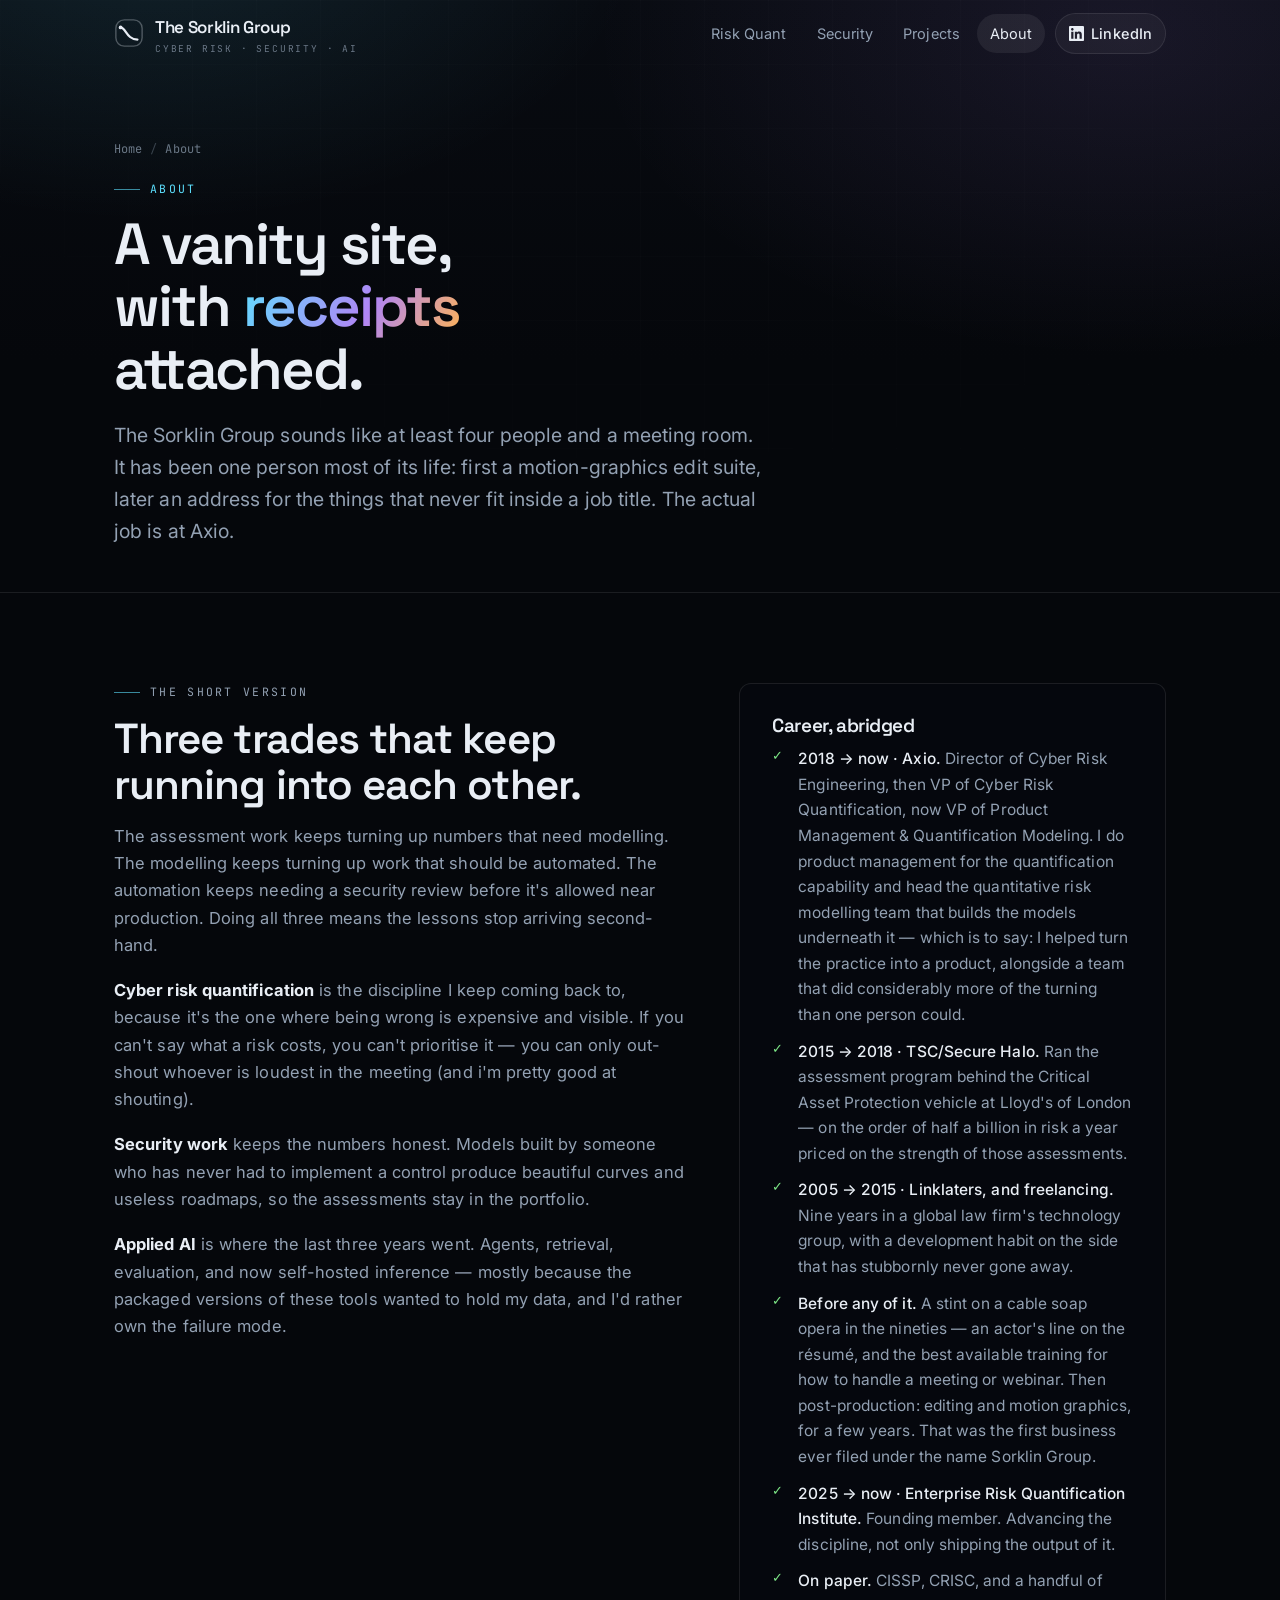
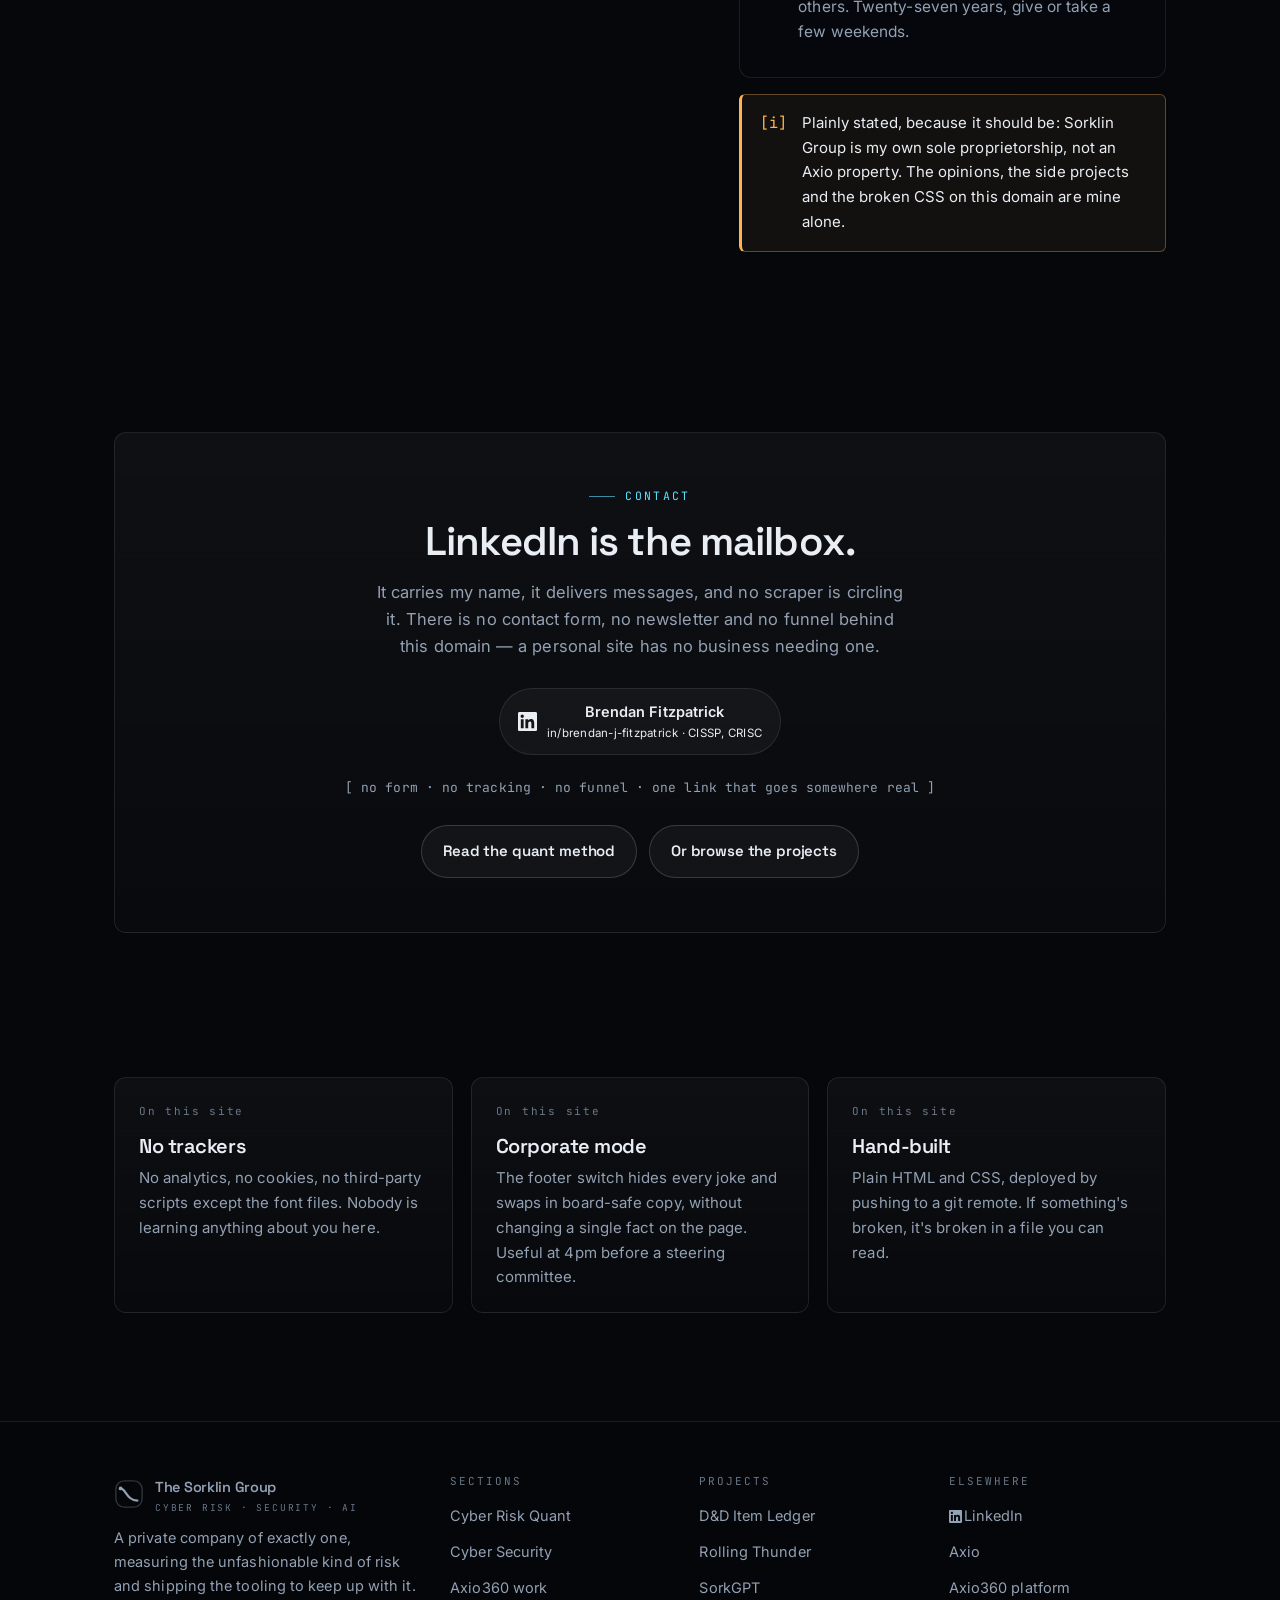
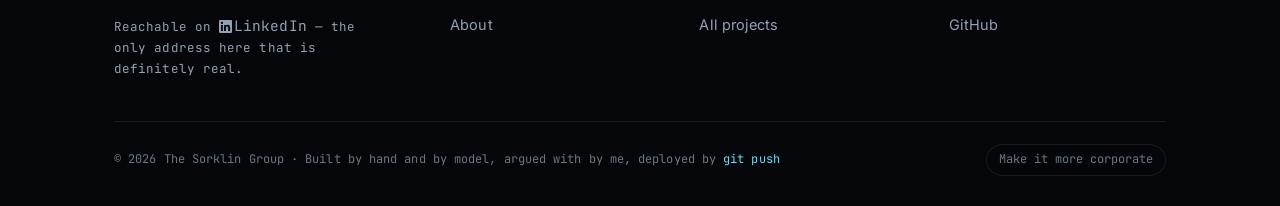
==== commit f6908bef: "Copy edits and hero/terminal layout fixes - Reword about-page bio, timeline, and disclaimer callout " ====
--- a/about/index.html
+++ b/about/index.html
@@ -54,7 +54,7 @@
       <p class="lede">
         <span data-joke>The Sorklin Group sounds like at least four people and a meeting room. It has been one
           person most of its life: first a motion-graphics edit suite, later an address for the things that never
-          fitted inside a job title. The actual job is at Axio.</span>
+          fit inside a job title. The actual job is at Axio.</span>
         <span data-corp>Brendan Fitzpatrick, CISSP, CRISC — Vice President of Product Management, Quantification
           Modeling at Axio, product owner of the Axio quantification capability and head of its quantitative risk
           modelling team. This site is personal and independent of my employer.</span>
@@ -73,10 +73,10 @@
             near production. Doing all three means the lessons stop arriving second-hand.</p>
           <p><strong>Cyber risk quantification</strong> is the discipline I keep coming back to, because it's the one
             where being wrong is expensive and visible. If you can't say what a risk costs, you can't prioritise it —
-            you can only out-shout whoever is loudest in the meeting.</p>
+            you can only out-shout whoever is loudest in the meeting (and i'm pretty good at shouting).</p>
           <p><strong>Security work</strong> keeps the numbers honest. Models built by someone who has never had to
             implement a control produce beautiful curves and useless roadmaps, so the assessments stay in the portfolio.</p>
-          <p><strong>Applied AI</strong> is where the last five years went. Agents, retrieval, evaluation, self-hosted
+          <p><strong>Applied AI</strong> is where the last three years went. Agents, retrieval, evaluation, and now self-hosted
             inference — mostly because the packaged versions of these tools wanted to hold my data, and I'd rather
             own the failure mode.</p>
         </div>
@@ -90,25 +90,24 @@
                 for the quantification capability and head the quantitative risk modelling team that builds the
                 models underneath it — which is to say: I helped turn the practice into a product, alongside a team
                 that did considerably more of the turning than one person could.</li>
-              <li><b>2015 → 2018 · Secure Halo.</b> Ran the assessment programme behind the Critical Asset
-                Protection line-slips at Lloyd's of London — on the order of half a billion in risk a year priced
+              <li><b>2015 → 2018 · TSC/Secure Halo.</b> Ran the assessment program behind the Critical Asset
+                Protection vehicle at Lloyd's of London — on the order of half a billion in risk a year priced
                 on the strength of those assessments.</li>
               <li><b>2005 → 2015 · Linklaters, and freelancing.</b> Nine years in a global law firm's technology
                 group, with a development habit on the side that has stubbornly never gone away.</li>
-              <li><b>Before any of it.</b> A year on a cable soap opera in the nineties — an actor's line on the
-                résumé, and the best available training for a schedule that will not move for you. Then
+              <li><b>Before any of it.</b> A stint on a cable soap opera in the nineties — an actor's line on the
+                résumé, and the best available training for how to handle a meeting or webinar. Then
                 post-production: editing and motion graphics, for a few years. That was the first business ever
                 filed under the name Sorklin Group.</li>
-              <li><b>2025 → now · Enterprise Risk Quantification Institute.</b> Founding member. Teaching the
+              <li><b>2025 → now · Enterprise Risk Quantification Institute.</b> Founding member. Advancing the
                 discipline, not only shipping the output of it.</li>
-              <li><b>On paper.</b> CISSP and CRISC. Twenty-seven years, give or take a few weekends.</li>
+              <li><b>On paper.</b> CISSP, CRISC, and a handful of others. Twenty-seven years, give or take a few weekends.</li>
             </ul>
           </div>
           <div class="callout">
             <span class="ico">[i]</span>
             <div>Plainly stated, because it should be: Sorklin Group is my own sole proprietorship, not an Axio
-              property. The opinions, the side projects and the broken CSS on this domain are mine alone.
-              This note stays put in corporate mode too — disclaimers aren't jokes.</div>
+              property. The opinions, the side projects and the broken CSS on this domain are mine alone.</div>
           </div>
         </div>
       </div>
@@ -210,7 +209,7 @@
         <ul>
           <li><a href="/projects/dnd-shop/" target="_blank" rel="noopener">D&amp;D Item Ledger</a></li>
           <li><a href="/projects/rthunder/">Rolling Thunder</a></li>
-          <li><a href="/projects/sorkgpt/" target="_blank" rel="noopener">SorkGPT</a></li>
+          <li><a href="/projects/sorkgpt/">SorkGPT</a></li>
           <li><a href="/projects/">All projects</a></li>
         </ul>
       </div>
--- a/assets/css/site.css
+++ b/assets/css/site.css
@@ -308,6 +308,30 @@
   .hero-grid { grid-template-columns: 1fr; }
 }
 
+/* The hero copy column is roughly half the page, but .display sizes itself from
+   the viewport — so the authored line breaks in a hero headline wrap early and
+   the next line lands out of step with them. Size it from the column instead. */
+.hero-copy { container-type: inline-size; }
+.hero-copy .display { font-size: clamp(30px, 8.2cqw, 60px); }
+@supports not (font-size: 1cqw) {
+  .hero-copy .display { font-size: clamp(30px, 4.4vw, 58px); }
+}
+/* Too narrow for three authored lines to stay honest: let it flow and balance. */
+@media (max-width: 560px) {
+  .hero-copy .display .line { display: inline; }
+  .hero-copy .display { text-wrap: balance; }
+}
+
+/* The home hero's terminal must not wrap its own output: a shell that breaks a
+   command across lines reads as a broken site, and the longest line here is 59
+   characters. So the terminal takes the wider column, and the type steps down
+   before the text ever has to break. */
+.hero-grid--term { grid-template-columns: minmax(0, 0.92fr) minmax(0, 1.08fr); }
+.hero-grid--term .terminal { font-size: clamp(11.5px, 1.02vw, 13px); }
+@media (max-width: 980px) {
+  .hero-grid--term { grid-template-columns: 1fr; }
+}
+
 .eyebrow {
   display: inline-flex;
   align-items: center;
@@ -421,7 +445,7 @@
   text-transform: uppercase;
 }
 .terminal-body { padding: 16px 18px 20px; min-height: 268px; }
-.terminal-body .ln { white-space: pre-wrap; word-break: break-word; }
+.terminal-body .ln { white-space: pre-wrap; overflow-wrap: break-word; }
 .terminal-body .cmd { color: var(--ink); }
 .terminal-body .cmd::before { content: "$ "; color: var(--cyan); }
 .terminal-body .ok { color: var(--green); }
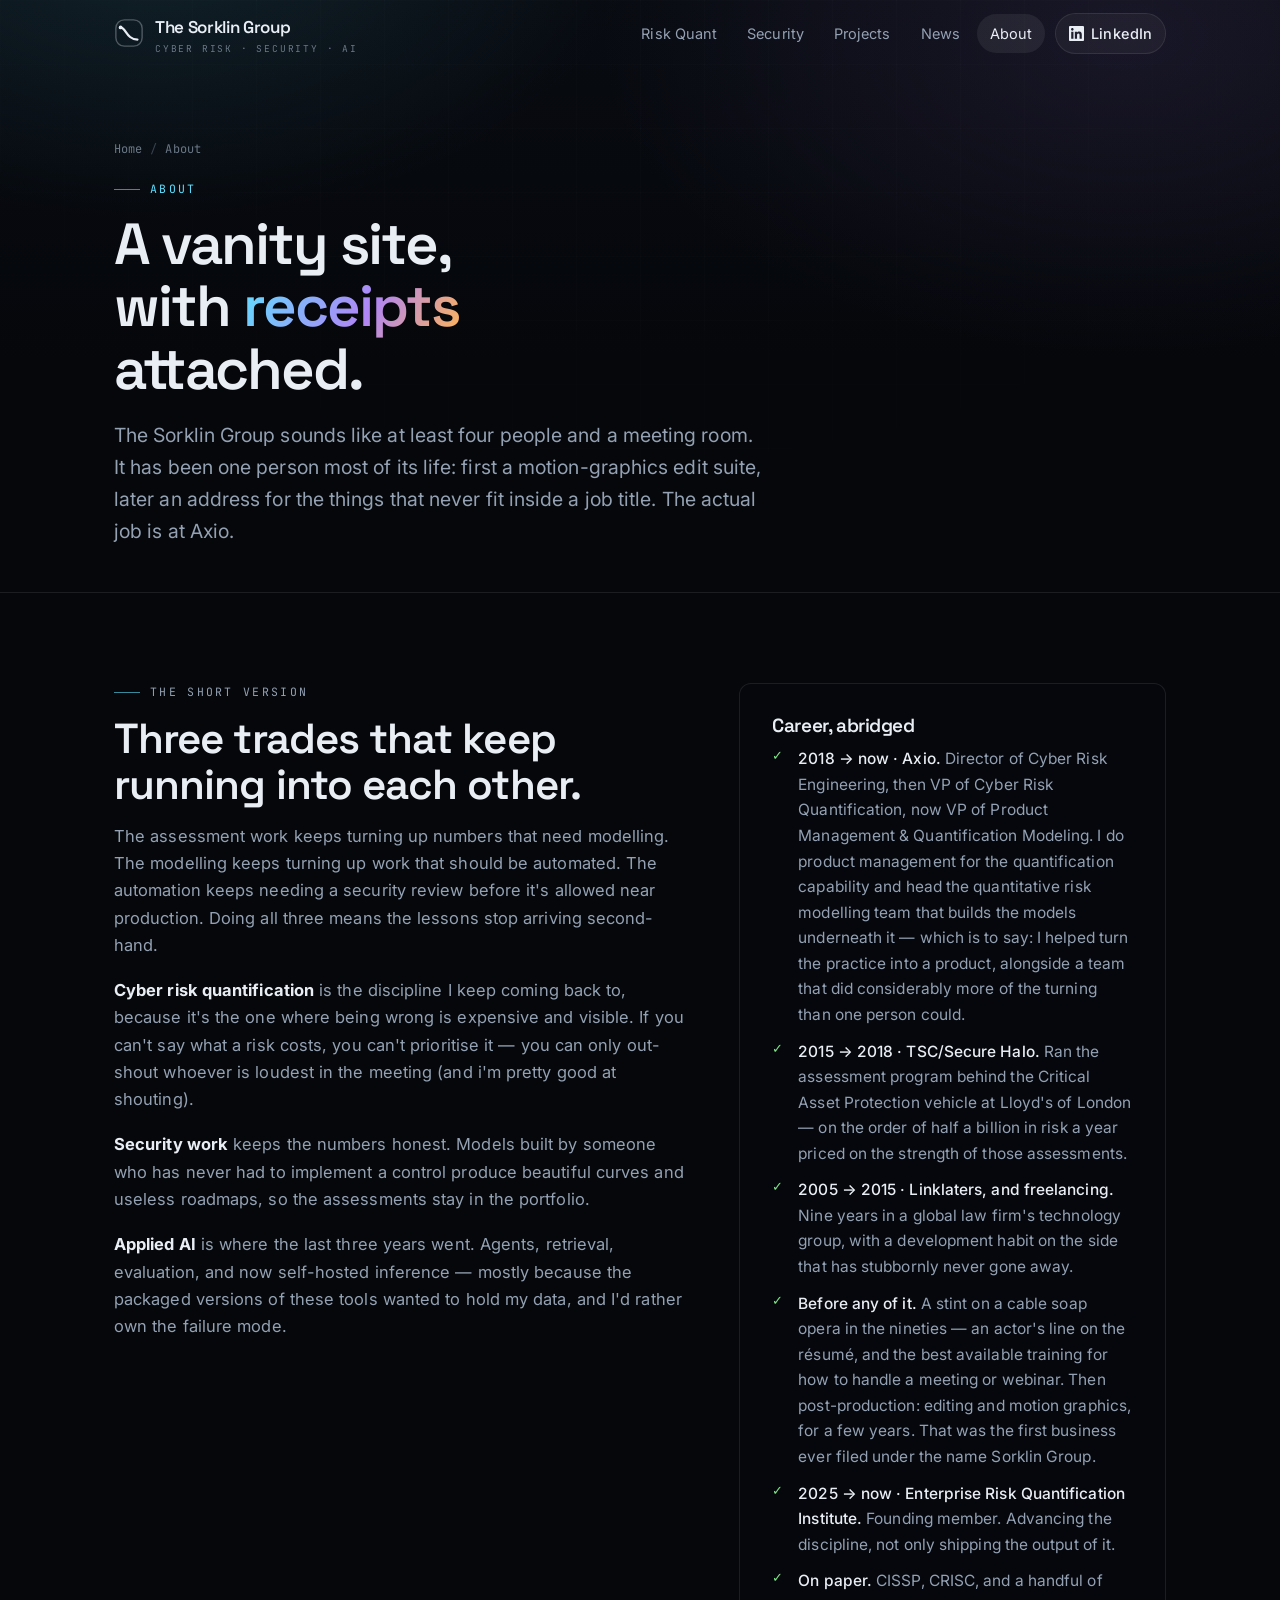
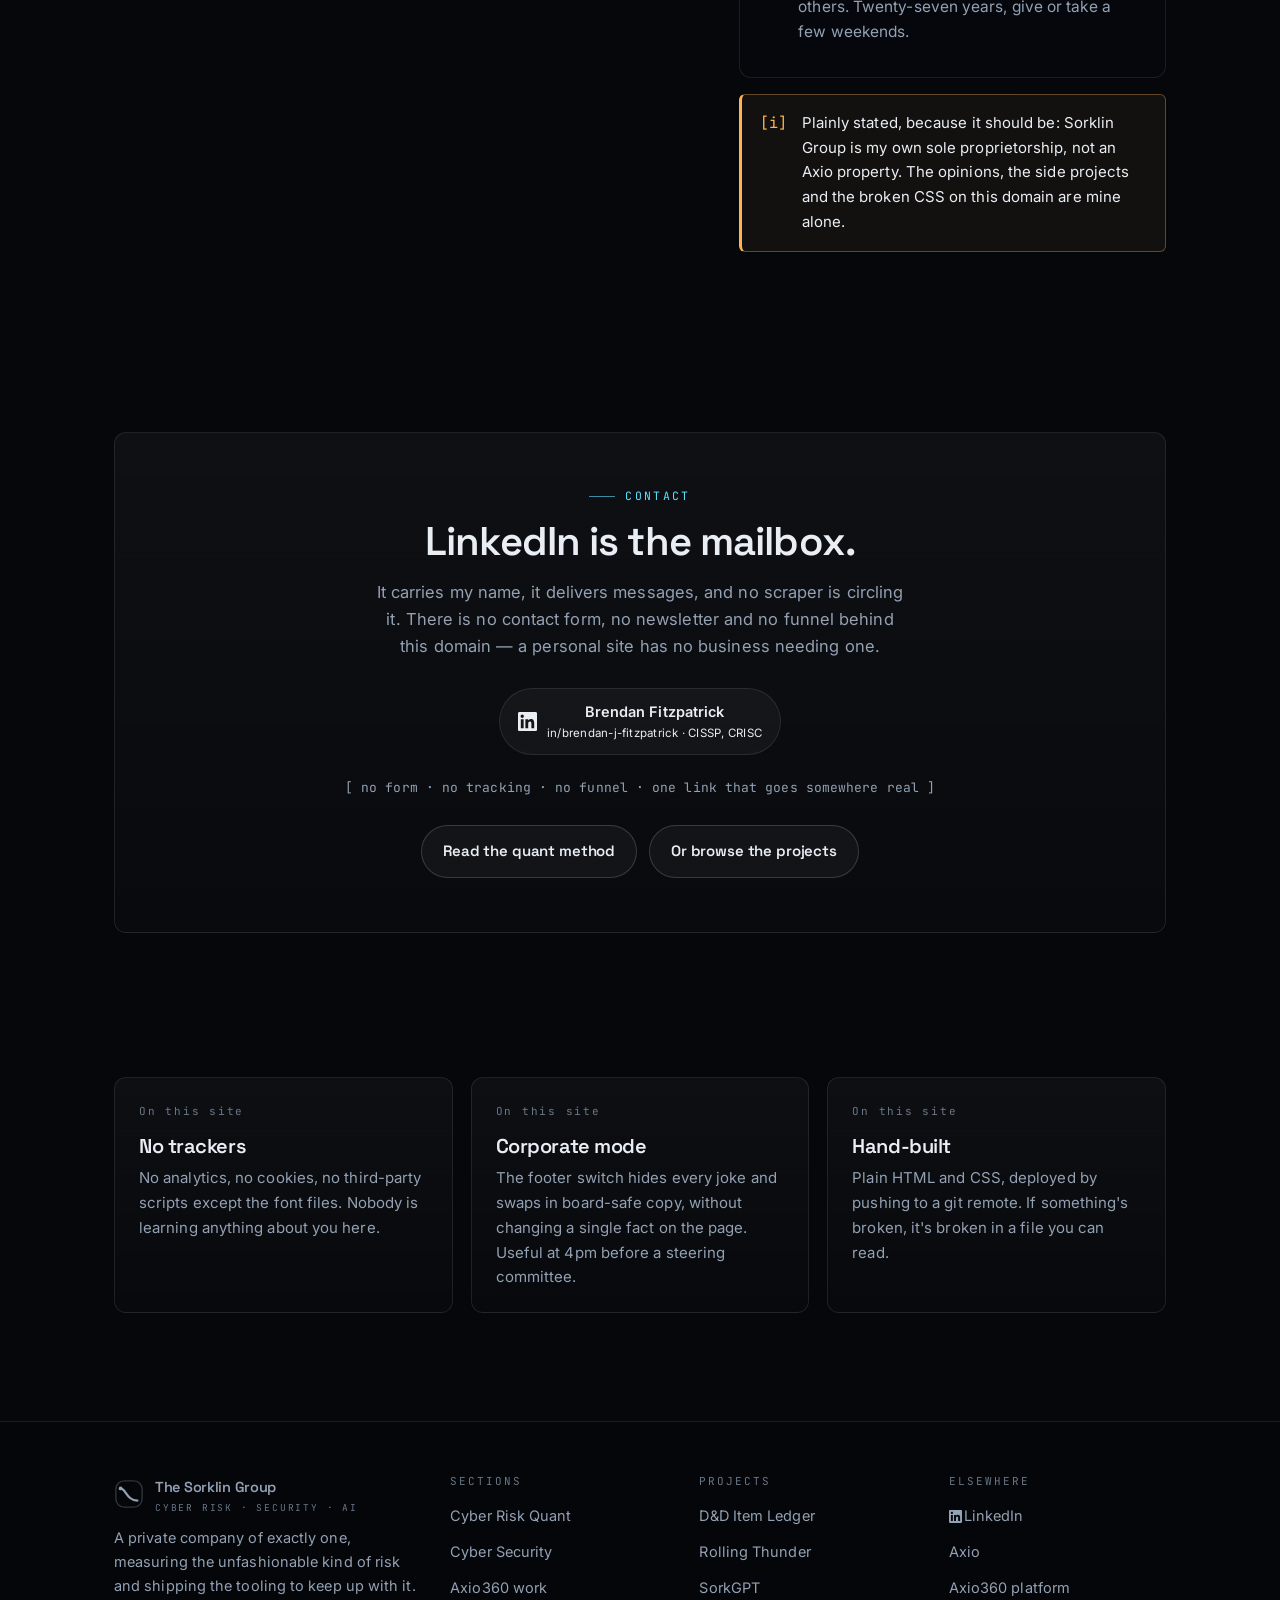
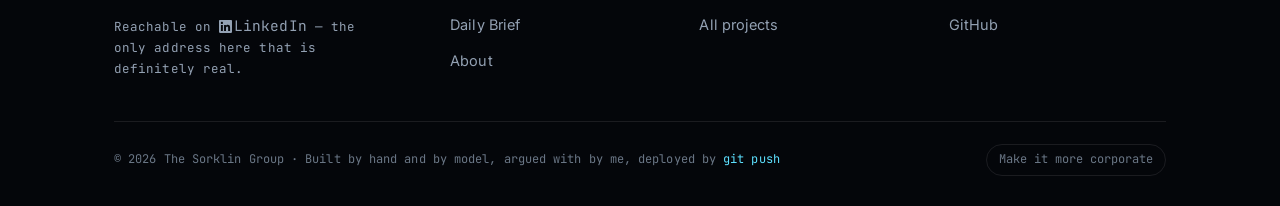
==== commit e7f8713c: "Add Daily Brief: AI & security news section with machine-written feed - /news/ page renders news/new" ====
--- a/about/index.html
+++ b/about/index.html
@@ -34,6 +34,7 @@
       <a href="/cyber-risk-quant/">Risk Quant</a>
       <a href="/cyber-security/">Security</a>
       <a href="/projects/">Projects</a>
+      <a href="/news/">News</a>
       <a href="/about/">About</a>
       <a class="nav-cta li" href="https://www.linkedin.com/in/brendan-j-fitzpatrick/" rel="noopener me" target="_blank"><svg class="li-mark" viewBox="0 0 24 24" aria-hidden="true"><path fill="currentColor" d="M20.447 20.452h-3.554v-5.569c0-1.328-.027-3.037-1.852-3.037-1.853 0-2.136 1.445-2.136 2.939v5.667H9.351V9h3.414v1.561h.046c.477-.9 1.637-1.85 3.37-1.85 3.601 0 4.267 2.37 4.267 5.455v6.286zM5.337 7.433c-1.144 0-2.063-.926-2.063-2.065 0-1.138.92-2.063 2.063-2.063 1.14 0 2.064.925 2.064 2.063 0 1.139-.925 2.065-2.064 2.065zm1.782 13.019H3.555V9h3.564v11.452zM22.225 0H1.771C.792 0 0 .774 0 1.729v20.542C0 23.227.792 24 1.771 24h20.451C23.2 24 24 23.227 24 22.271V1.729C24 .774 23.2 0 22.222 0h.003z"/></svg><span>LinkedIn</span></a>
     </div>
@@ -201,6 +202,7 @@
           <li><a href="/cyber-risk-quant/">Cyber Risk Quant</a></li>
           <li><a href="/cyber-security/">Cyber Security</a></li>
           <li><a href="/cyber-risk-quant/#axio">Axio360 work</a></li>
+          <li><a href="/news/">Daily Brief</a></li>
           <li><a href="/about/">About</a></li>
         </ul>
       </div>
--- a/assets/css/site.css
+++ b/assets/css/site.css
@@ -834,6 +834,245 @@
 .prose p { color: var(--dim); }
 .prose strong { color: var(--ink); }
 
+/* ═══════════════════════════════════════════════════════════════════════
+   The Daily Brief (/news/) — feed chrome
+   Colours ride the :root custom properties; category tints reuse the badge
+   palette (security → cyan, AI → violet). No hardcoded hex here.
+   ═══════════════════════════════════════════════════════════════════════ */
+.badge.ai { color: var(--violet); }
+
+/* the closing section: process, taxonomy, attribution */
+#about-feed {
+  border-top: 1px solid var(--line);
+  scroll-margin-top: calc(var(--nav-h) + 16px); /* the hero CTA deep-links here */
+}
+#about-feed .card ul.dashes { gap: 8px; margin-top: 12px; }
+#about-feed .card ul.dashes li { font-size: 14px; }
+#about-feed .card .card-note { margin-top: 14px; }
+.news-controls {
+  display: flex;
+  flex-wrap: wrap;
+  gap: 12px;
+  align-items: center;
+  justify-content: space-between;
+  margin-bottom: 24px;
+}
+.news-controls[hidden] { display: none; }
+.news-tabs {
+  display: inline-flex;
+  gap: 4px;
+  padding: 4px;
+  border: 1px solid var(--line);
+  border-radius: 999px;
+  background: rgba(255, 255, 255, 0.03);
+}
+.news-tab {
+  font-family: var(--mono);
+  font-size: 12px;
+  letter-spacing: 0.05em;
+  color: var(--dim);
+  background: none;
+  border: 0;
+  border-radius: 999px;
+  padding: 7px 14px;
+  cursor: pointer;
+  transition: color 0.2s, background 0.2s;
+}
+.news-tab:hover { color: var(--ink); text-decoration: none; }
+.news-tab[aria-pressed="true"] { color: var(--ink); background: rgba(255, 255, 255, 0.08); }
+.news-tab .n { color: var(--dim-2); margin-left: 7px; }
+.news-tab[aria-pressed="true"] .n { color: var(--cyan); }
+.news-updated { font-size: 12px; }
+.news-list { min-height: 120px; }
+.news-loading { padding: 8px 0; }
+.news-day { margin-bottom: 38px; }
+.news-day:last-child { margin-bottom: 0; }
+.news-date {
+  display: flex;
+  flex-wrap: wrap;
+  align-items: baseline;
+  gap: 12px;
+  border-bottom: 1px solid var(--line);
+  padding-bottom: 10px;
+  margin-bottom: 14px;
+}
+.news-date-d { font-size: 19px; font-weight: 600; letter-spacing: -0.01em; margin: 0; }
+.news-date-tag {
+  font-family: var(--mono);
+  font-size: 10.5px;
+  letter-spacing: 0.14em;
+  text-transform: uppercase;
+  color: var(--bg);
+  background: var(--cyan);
+  border-radius: 999px;
+  padding: 3px 9px;
+  align-self: center;
+}
+.news-date-count { font-family: var(--mono); font-size: 11.5px; color: var(--dim-2); margin-left: auto; }
+.news-items { display: grid; gap: 12px; }
+/* deep links (#day-… / #story-…) must land below the fixed nav */
+.news-day, .news-item { scroll-margin-top: calc(var(--nav-h) + 16px); }
+.news-item {
+  position: relative;
+  border: 1px solid var(--line);
+  border-radius: var(--r);
+  background: linear-gradient(180deg, rgba(255, 255, 255, 0.03), rgba(255, 255, 255, 0.012));
+  padding: 17px 20px 15px 22px;
+  transition: border-color 0.25s, transform 0.25s var(--ease);
+}
+.news-item::before {
+  content: "";
+  position: absolute;
+  left: -1px;
+  top: 14px;
+  bottom: 14px;
+  width: 2px;
+  border-radius: 2px;
+  background: var(--cyan);
+  opacity: 0.55;
+}
+.news-item.tint-ai::before { background: var(--violet); }
+.news-item.tint-news::before { background: var(--dim-2); }
+.news-item:hover { border-color: var(--line-2); transform: translateY(-2px); }
+.news-meta { display: flex; flex-wrap: wrap; gap: 10px; align-items: center; margin-bottom: 9px; }
+.news-meta .badge { margin: 0; }
+.news-src { font-family: var(--mono); font-size: 11.5px; color: var(--dim-2); }
+.news-headline { font-size: 16.5px; font-weight: 500; line-height: 1.45; margin: 0 0 7px; }
+.news-headline-link { color: var(--ink); }
+.news-headline-link:hover { color: var(--cyan); text-decoration: none; }
+.news-headline-link .ext {
+  font-family: var(--mono);
+  font-size: 0.75em;
+  color: var(--dim-2);
+  margin-left: 7px;
+  display: inline-block;
+  transition: transform 0.2s var(--ease), color 0.2s;
+}
+.news-headline-link:hover .ext { color: var(--cyan); transform: translate(2px, -2px); }
+.news-summary { color: var(--dim); font-size: 14.5px; margin: 0; max-width: 74ch; }
+
+/* -- story internals: TL;DR standfirst + expandable body ----------------- */
+.news-tldr { display: flex; gap: 9px; align-items: baseline; margin: 0 0 2px; font-size: 14.5px; line-height: 1.55; color: var(--ink); }
+.news-tldr .lbl {
+  flex: none;
+  font-family: var(--mono);
+  font-size: 10px;
+  letter-spacing: 0.14em;
+  text-transform: uppercase;
+  color: var(--cyan);
+}
+.news-details {
+  margin-top: 12px;
+  border: 1px solid var(--line);
+  border-radius: var(--r-sm);
+  background: rgba(255, 255, 255, 0.02);
+  transition: border-color 0.25s;
+}
+.news-details[open] { border-color: var(--line-2); }
+.news-details summary {
+  display: flex;
+  align-items: center;
+  gap: 9px;
+  padding: 10px 14px;
+  cursor: pointer;
+  list-style: none;
+  font-family: var(--mono);
+  font-size: 11px;
+  letter-spacing: 0.12em;
+  text-transform: uppercase;
+  color: var(--dim-2);
+  user-select: none;
+  border-radius: var(--r-sm);
+}
+.news-details summary::-webkit-details-marker { display: none; }
+.news-details summary:hover { color: var(--cyan); }
+.news-details summary .chev { margin-left: auto; font-size: 9px; transition: transform 0.2s var(--ease); }
+.news-details[open] summary .chev { transform: rotate(90deg); }
+.news-details[open] summary { color: var(--dim); border-bottom: 1px solid var(--line); border-radius: var(--r-sm) var(--r-sm) 0 0; }
+.news-details-body { padding: 14px 16px 16px; display: grid; gap: 12px; }
+.news-sub {
+  font-family: var(--mono);
+  font-size: 10px;
+  letter-spacing: 0.14em;
+  text-transform: uppercase;
+  color: var(--dim-2);
+}
+.news-details-body .news-summary { max-width: none; }
+.news-details-body ul.dashes { gap: 8px; }
+.news-details-body ul.dashes li { font-size: 13.5px; line-height: 1.55; }
+.news-links { list-style: none; padding: 0; margin: 0; display: grid; gap: 8px; }
+.news-links a { color: var(--dim); font-size: 14px; line-height: 1.5; overflow-wrap: anywhere; }
+.news-links a:hover { color: var(--cyan); text-decoration: none; }
+.news-links a .ext { font-family: var(--mono); font-size: 0.78em; color: var(--dim-2); margin-left: 6px; }
+.news-links a:hover .ext { color: var(--cyan); }
+.news-state {
+  border: 1px dashed var(--line-2);
+  border-radius: var(--r);
+  padding: 30px 26px;
+  text-align: center;
+  color: var(--dim);
+}
+.news-state h3 { font-size: 18px; color: var(--ink); margin-bottom: 8px; }
+.news-state .btn { margin-top: 14px; }
+.news-more-row { display: flex; justify-content: center; margin-top: 26px; }
+.news-more-row .btn[hidden] { display: none; }
+
+/* -- homepage strip: latest headlines, pinned below the nav -------------- */
+.brief-strip {
+  position: sticky;
+  top: var(--nav-h);
+  z-index: 70; /* under the fixed nav (80), over the page */
+  margin-top: var(--nav-h); /* clear the fixed nav at the top of the page */
+  border-bottom: 1px solid var(--line);
+  background: rgba(5, 7, 11, 0.88);
+  backdrop-filter: blur(10px);
+  -webkit-backdrop-filter: blur(10px);
+}
+/* the strip now provides the nav clearance the hero used to add itself */
+.brief-strip + .hero { padding-top: clamp(44px, 9vh, 104px); }
+.brief-strip-inner { display: flex; align-items: center; gap: 20px; padding-block: 11px; min-width: 0; }
+.brief-strip-label {
+  display: inline-flex;
+  align-items: center;
+  gap: 8px;
+  font-family: var(--mono);
+  font-size: 10.5px;
+  letter-spacing: 0.16em;
+  text-transform: uppercase;
+  color: var(--cyan);
+  white-space: nowrap;
+}
+.brief-strip-label:hover { color: var(--ink); text-decoration: none; }
+.brief-strip-label .dot {
+  width: 6px;
+  height: 6px;
+  border-radius: 50%;
+  background: var(--cyan);
+  box-shadow: 0 0 10px rgba(93, 225, 255, 0.9);
+  flex: none;
+}
+.brief-strip-items { display: flex; align-items: center; gap: 26px; min-width: 0; overflow: hidden; flex: 1; }
+.brief-strip-item {
+  color: var(--dim);
+  font-size: 13px;
+  white-space: nowrap;
+  overflow: hidden;
+  text-overflow: ellipsis;
+  max-width: 36ch;
+}
+.brief-strip-item .src { font-family: var(--mono); font-size: 11px; color: var(--dim-2); margin-right: 6px; }
+.brief-strip-item:hover { color: var(--ink); text-decoration: none; }
+.brief-strip-item:hover .src { color: var(--cyan); }
+.brief-strip-fallback { color: var(--dim); font-size: 13px; white-space: nowrap; overflow: hidden; text-overflow: ellipsis; }
+.brief-strip-fallback .arrow { color: var(--cyan); }
+.brief-strip-more { margin-left: auto; font-family: var(--mono); font-size: 11.5px; color: var(--dim); white-space: nowrap; }
+.brief-strip-more:hover { color: var(--cyan); text-decoration: none; }
+@media (max-width: 700px) {
+  .brief-strip-items { gap: 0; }
+  .brief-strip-item { max-width: none; }
+  .brief-strip-item:not(:first-child) { display: none; }
+}
+
 /* ------------------------------------------------------- reduced motion */
 @media (prefers-reduced-motion: reduce) {
   html { scroll-behavior: auto; }
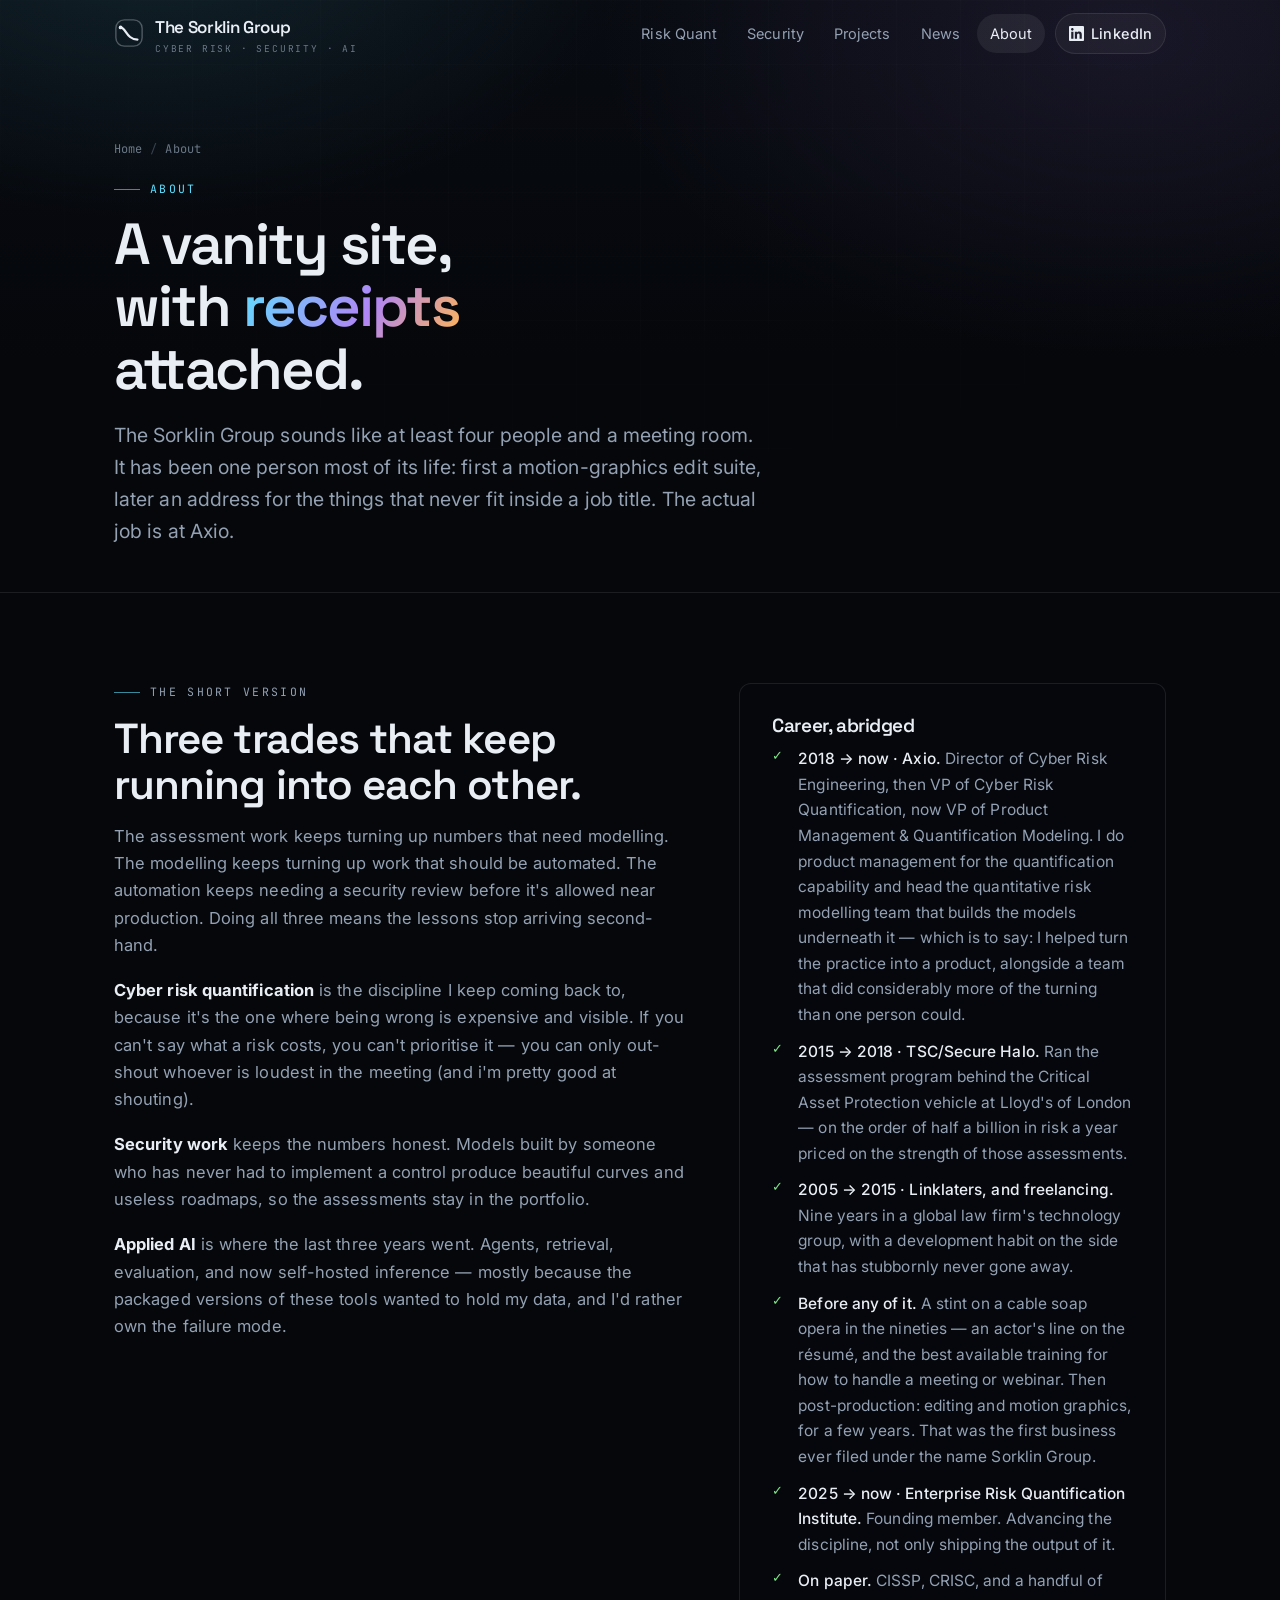
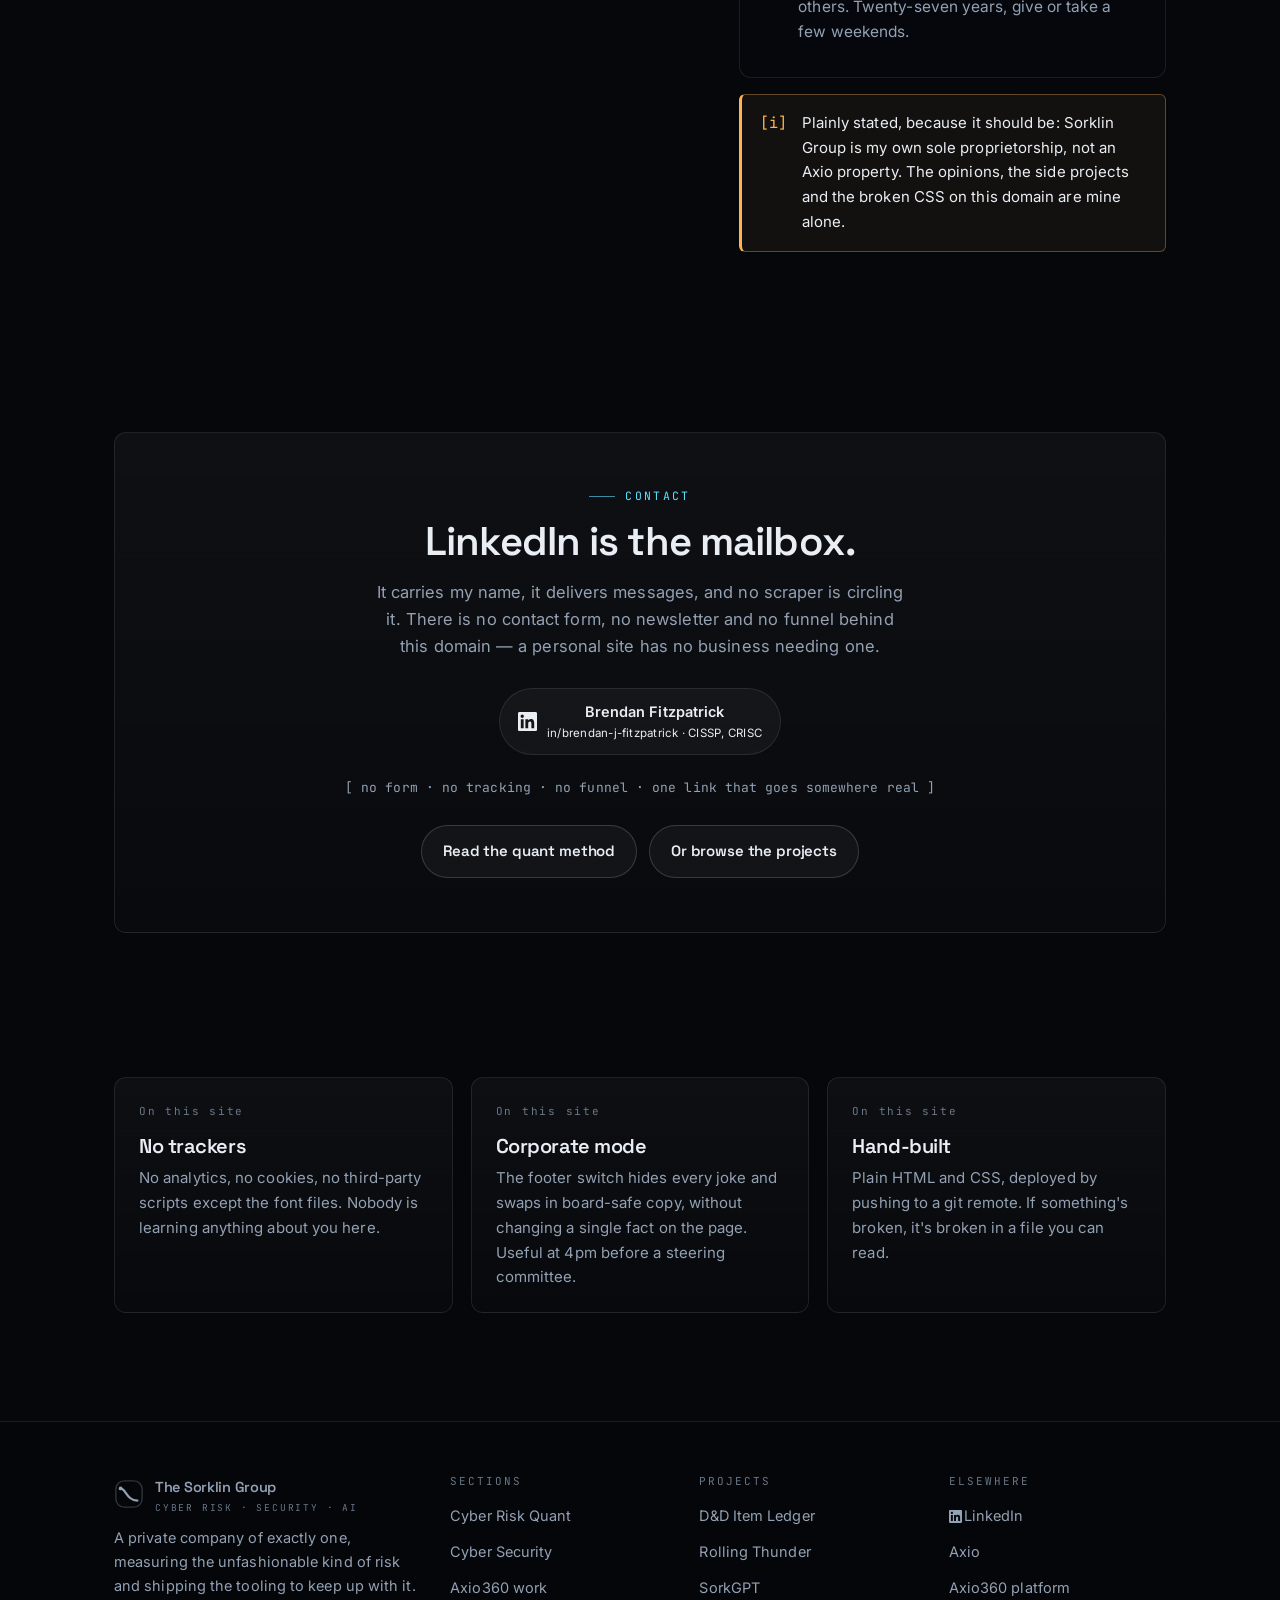
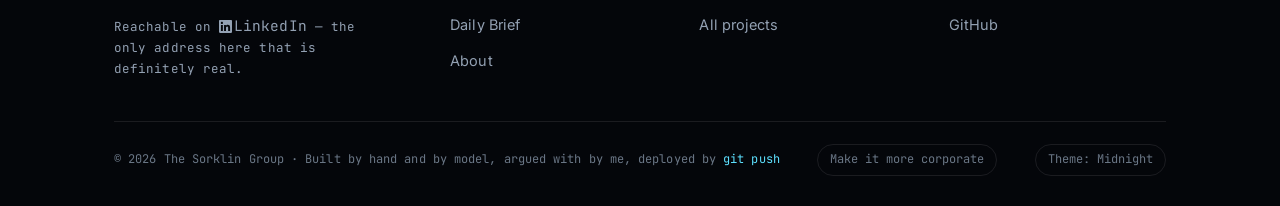
==== commit 515c9c1b: "Four site themes with a footer switcher; terminal readability fix - Theme system in site.css: Midnig" ====
--- a/about/index.html
+++ b/about/index.html
@@ -8,11 +8,12 @@
 <meta property="og:title" content="About — Brendan Fitzpatrick">
 <meta property="og:description" content="A private company of exactly one. Here's the operating manual.">
 <meta name="theme-color" content="#05070b">
+  <script>try{var t=localStorage.getItem("sorklin:theme");if(t&&t!=="midnight")document.documentElement.setAttribute("data-theme",t)}catch(e){}</script>
 <link rel="icon" href="/assets/img/favicon.svg" type="image/svg+xml">
 <link rel="canonical" href="https://www.sorklin.com/about/">
 <link rel="preconnect" href="https://fonts.googleapis.com">
 <link rel="preconnect" href="https://fonts.gstatic.com" crossorigin>
-<link href="https://fonts.googleapis.com/css2?family=Space+Grotesk:wght@500;600&family=JetBrains+Mono:wght@400;500&family=Inter:wght@400;500&display=swap" rel="stylesheet">
+<link href="https://fonts.googleapis.com/css2?family=Newsreader:ital,opsz,wght@0,6..72,400..700;1,6..72,400..600&family=Space+Grotesk:wght@500;600&family=JetBrains+Mono:wght@400;500&family=Inter:wght@400;500&display=swap" rel="stylesheet">
 <link rel="stylesheet" href="/assets/css/site.css">
 </head>
 <body>
@@ -229,6 +230,7 @@
       <span>© 2026 The Sorklin Group · Built by hand and by model, argued with by me, deployed by <span class="accent">git push</span></span>
       <span class="corp-note">Corporate mode active. The jokes are still in the source.</span>
       <button type="button" data-corporate-toggle>Make it more corporate</button>
+      <button type="button" data-theme-cycle>Theme: Midnight</button>
     </div>
   </div>
 </footer>
--- a/assets/css/site.css
+++ b/assets/css/site.css
@@ -416,7 +416,9 @@
 
 /* ------------------------------------------------------------ terminal -- */
 .terminal {
-  border: 1px solid var(--line);
+  /* Pinned: the terminal is a dark screen in every theme — its text palette
+     never follows the theme tokens, so it stays readable everywhere. */
+  border: 1px solid rgba(255, 255, 255, 0.09);
   border-radius: var(--r);
   background: linear-gradient(180deg, rgba(16, 23, 36, 0.92), rgba(8, 11, 17, 0.94));
   box-shadow: 0 34px 80px -30px rgba(0, 0, 0, 0.9), inset 0 1px 0 rgba(255, 255, 255, 0.05);
@@ -430,7 +432,7 @@
   align-items: center;
   gap: 8px;
   padding: 11px 14px;
-  border-bottom: 1px solid var(--line);
+  border-bottom: 1px solid rgba(255, 255, 255, 0.09);
   background: rgba(255, 255, 255, 0.025);
 }
 .terminal-bar i { width: 10px; height: 10px; border-radius: 50%; background: #2a333f; }
@@ -440,23 +442,23 @@
 .terminal-bar span {
   margin-left: 6px;
   font-size: 11px;
-  color: var(--dim-2);
+  color: #6a7787;
   letter-spacing: 0.09em;
   text-transform: uppercase;
 }
 .terminal-body { padding: 16px 18px 20px; min-height: 268px; }
 .terminal-body .ln { white-space: pre-wrap; overflow-wrap: break-word; }
-.terminal-body .cmd { color: var(--ink); }
-.terminal-body .cmd::before { content: "$ "; color: var(--cyan); }
-.terminal-body .ok { color: var(--green); }
-.terminal-body .warn { color: var(--amber); }
-.terminal-body .out { color: var(--dim); }
-.terminal-body .key { color: var(--violet); }
+.terminal-body .cmd { color: #e9eef5; }
+.terminal-body .cmd::before { content: "$ "; color: #5de1ff; }
+.terminal-body .ok { color: #7ee787; }
+.terminal-body .warn { color: #ffb454; }
+.terminal-body .out { color: #93a1b3; }
+.terminal-body .key { color: #b085f5; }
 .terminal-body .caret {
   display: inline-block;
   width: 8px; height: 15px;
   vertical-align: -2px;
-  background: var(--cyan);
+  background: #5de1ff;
   animation: blink 1.05s steps(2, start) infinite;
 }
 @keyframes blink { to { visibility: hidden; } }
@@ -1014,8 +1016,55 @@
 }
 .news-state h3 { font-size: 18px; color: var(--ink); margin-bottom: 8px; }
 .news-state .btn { margin-top: 14px; }
-.news-more-row { display: flex; justify-content: center; margin-top: 26px; }
+.news-more-row { display: flex; flex-direction: column; align-items: center; gap: 12px; margin-top: 26px; }
 .news-more-row .btn[hidden] { display: none; }
+.news-shown { font-size: 12px; }
+.news-shown[hidden] { display: none; }
+
+/* -- deep dives: card variant + generated article page ------------------- */
+.badge.dive { color: var(--amber); }
+.news-item.type-dive { border-color: rgba(255, 180, 84, 0.35); }
+.news-item.type-dive::before { background: var(--amber); opacity: 0.8; }
+.news-item.type-dive:hover { border-color: rgba(255, 180, 84, 0.6); }
+.news-dive-cta { margin-top: 12px; }
+.news-dive-link {
+  font-family: var(--mono);
+  font-size: 12.5px;
+  letter-spacing: 0.06em;
+  color: var(--amber);
+  text-decoration: none;
+}
+.news-dive-link .arrow { display: inline-block; margin-left: 6px; transition: transform 0.2s var(--ease); }
+.news-dive-link:hover { color: var(--ink); }
+.news-dive-link:hover .arrow { transform: translateX(3px); }
+
+/* the deep-dive article page (/news/deep-dive/) — standfirst spans the page */
+.dd-display { font-size: clamp(27px, 3.8vw, 46px) !important; }
+#dd-summary { max-width: none; }
+.dd-tldr {
+  display: flex;
+  gap: 10px;
+  align-items: baseline;
+  max-width: none;
+  margin: 0 0 16px;
+  font-size: 16.5px;
+  line-height: 1.6;
+  color: var(--ink);
+}
+.dd-tldr[hidden] { display: none; }
+.dd-tldr .lbl {
+  flex: none;
+  font-family: var(--mono);
+  font-size: 10px;
+  letter-spacing: 0.14em;
+  text-transform: uppercase;
+  color: var(--cyan);
+}
+.dd-block { margin-bottom: 26px; }
+.dd-facts { margin-top: 12px; }
+.dd-facts li { font-size: 14.5px; line-height: 1.65; }
+.dd-sources { margin-top: 12px; }
+.dd-sources li { font-size: 14.5px; }
 
 /* -- homepage strip: latest headlines, pinned below the nav -------------- */
 .brief-strip {
@@ -1085,3 +1134,141 @@
   .ticker-track { animation: none; }
   #field { display: none; }
 }
+
+/* ═══════════════════════════════════════════════════════════════════════
+   THEME SYSTEM — four looks, one stylesheet.
+   Midnight (the original) is the default: no data-theme attribute needed.
+   The footer's theme button sets data-theme on <html>; an inline snippet in
+   each page head restores the saved theme before first paint. All four
+   themes render the exact same HTML — this section only swaps tokens and
+   adds a few scoped flourishes. Corporate mode (body.corporate) still wins
+   over any theme's accent tokens, by design.
+   ═══════════════════════════════════════════════════════════════════════ */
+
+/* ── Daylight — light & professional ──────────────────────────────────── */
+[data-theme="daylight"] {
+  --bg: #f7f8fa;
+  --bg-2: #eff1f4;
+  --panel: #ffffff;
+  --panel-2: #ffffff;
+  --line: #dfe4ec;
+  --line-2: #c3ccd9;
+  --ink: #17233b;
+  --dim: #4a5872;
+  --dim-2: #8593aa;
+  --cyan: #1f5aa8;
+  --violet: #6d5bd0;
+  --amber: #b45309;
+  --green: #15803d;
+  --red: #b91c1c;
+  --grad: linear-gradient(118deg, #1f5aa8, #274690);
+  --grad-soft: linear-gradient(118deg, rgba(31, 90, 168, 0.1), rgba(109, 91, 208, 0.1));
+}
+[data-theme="daylight"] body { background: linear-gradient(180deg, #ffffff, #f7f8fa 320px); }
+[data-theme="daylight"] .site-nav, [data-theme="daylight"] .site-nav.stuck { background: rgba(255, 255, 255, 0.92); }
+[data-theme="daylight"] .nav-toggle { background: rgba(255, 255, 255, 0.97); box-shadow: 0 24px 60px rgba(23, 35, 59, 0.18); }
+[data-theme="daylight"] .nav-links a:hover, [data-theme="daylight"] .btn-ghost:hover { background: rgba(23, 35, 59, 0.06); }
+[data-theme="daylight"] .btn-primary { color: #ffffff; box-shadow: 0 10px 30px -14px rgba(31, 90, 168, 0.55); }
+[data-theme="daylight"] .card { background: #ffffff; box-shadow: 0 1px 2px rgba(23, 35, 59, 0.05), 0 1px 3px rgba(23, 35, 59, 0.08); }
+[data-theme="daylight"] .card:hover { box-shadow: 0 12px 32px -14px rgba(23, 35, 59, 0.25); }
+[data-theme="daylight"] .card::before { display: none; }
+[data-theme="daylight"] .news-item { background: #ffffff; }
+[data-theme="daylight"] .panel { background: #ffffff; box-shadow: 0 1px 2px rgba(23, 35, 59, 0.05), 0 1px 3px rgba(23, 35, 59, 0.08); }
+[data-theme="daylight"] .panel.ink { background: #ffffff; border-color: var(--line); }
+[data-theme="daylight"] .stat { background: #ffffff; box-shadow: 0 1px 2px rgba(23, 35, 59, 0.05), 0 1px 3px rgba(23, 35, 59, 0.08); }
+[data-theme="daylight"] .step { background: #ffffff; }
+[data-theme="daylight"] .news-tab[aria-pressed="true"] { background: #e8eefc; }
+[data-theme="daylight"] .site-foot { background: #eff1f4; }
+[data-theme="daylight"] .brief-strip { background: rgba(255, 255, 255, 0.94); }
+[data-theme="daylight"] #field { display: none; }
+
+/* ── Arcade — funky & fun ─────────────────────────────────────────────── */
+[data-theme="arcade"] {
+  --bg: #fff9ef;
+  --bg-2: #fff3dd;
+  --panel: #fffdf8;
+  --panel-2: #fff8ec;
+  --line: #e8dcc4;
+  --line-2: #1c150e;
+  --ink: #1c150e;
+  --dim: #5c5142;
+  --dim-2: #97896f;
+  --cyan: #e11d48;
+  --violet: #5b4bc4;
+  --amber: #c2410c;
+  --green: #0e8a5f;
+  --red: #d92d20;
+  --grad: linear-gradient(100deg, #ff4d6d, #6c5ce7);
+  --grad-soft: linear-gradient(100deg, rgba(255, 77, 109, 0.12), rgba(108, 92, 231, 0.12));
+}
+[data-theme="arcade"] body { background: repeating-linear-gradient(45deg, rgba(255, 77, 109, 0.035) 0 14px, transparent 14px 28px), var(--bg); }
+[data-theme="arcade"] .card, [data-theme="arcade"] .news-item, [data-theme="arcade"] .panel, [data-theme="arcade"] .panel.ink, [data-theme="arcade"] .stat, [data-theme="arcade"] .step, [data-theme="arcade"] .news-details { background: var(--panel); border: 2px solid var(--ink); box-shadow: 4px 4px 0 var(--ink); }
+[data-theme="arcade"] .card:hover { box-shadow: 7px 7px 0 var(--ink); transform: translateY(-3px); }
+[data-theme="arcade"] .card::before, [data-theme="arcade"] .news-item::before { display: none; }
+[data-theme="arcade"] .news-tabs { background: var(--panel); border: 2px solid var(--ink); box-shadow: 3px 3px 0 var(--ink); }
+[data-theme="arcade"] .news-tab[aria-pressed="true"] { background: var(--cyan); color: #fffdf8; }
+[data-theme="arcade"] .news-date { border-bottom-color: var(--ink); }
+[data-theme="arcade"] .news-date-tag { background: var(--panel); color: var(--ink); border: 2px solid var(--ink); box-shadow: 2px 2px 0 var(--ink); }
+[data-theme="arcade"] .site-nav, [data-theme="arcade"] .site-nav.stuck { background: rgba(255, 249, 239, 0.94); }
+[data-theme="arcade"] .nav-toggle { background: rgba(255, 249, 239, 0.97); box-shadow: 0 24px 60px rgba(28, 21, 14, 0.18); }
+[data-theme="arcade"] .nav-links a:hover, [data-theme="arcade"] .btn-ghost:hover { background: rgba(28, 21, 14, 0.06); }
+[data-theme="arcade"] .btn { border-radius: 10px; }
+[data-theme="arcade"] .btn-primary { color: #fffdf8; box-shadow: 3px 3px 0 var(--ink); }
+[data-theme="arcade"] .btn-ghost { border: 2px solid var(--ink); box-shadow: 3px 3px 0 var(--ink); }
+[data-theme="arcade"] .btn-primary:hover, [data-theme="arcade"] .btn-ghost:hover { box-shadow: 5px 5px 0 var(--ink); }
+[data-theme="arcade"] .site-foot { background: var(--bg-2); }
+[data-theme="arcade"] .brief-strip { background: var(--panel); border-bottom: 2px solid var(--ink); }
+[data-theme="arcade"] .callout { border: 2px solid var(--ink); border-left-width: 6px; box-shadow: 4px 4px 0 var(--ink); background: #fff2cc; }
+[data-theme="arcade"] .card-index { color: var(--violet); }
+[data-theme="arcade"] .news-tldr .lbl, [data-theme="arcade"] .news-sub { color: var(--cyan); }
+[data-theme="arcade"] .news-dive-link { color: var(--cyan); font-weight: 600; }
+[data-theme="arcade"] #field { display: none; }
+
+/* ── Press — editorial newsprint (my pick) ────────────────────────────── */
+[data-theme="press"] {
+  --bg: #fdf1e3;
+  --bg-2: #fae9d4;
+  --panel: #fff8ec;
+  --panel-2: #fff3e0;
+  --line: #e3d2b8;
+  --line-2: #c9b28d;
+  --ink: #201a12;
+  --dim: #5f5344;
+  --dim-2: #94836c;
+  --cyan: #0f5499;
+  --violet: #8a4b0f;
+  --amber: #b45309;
+  --green: #2f6b3a;
+  --red: #b91c1c;
+  --grad: linear-gradient(100deg, #0f5499, #8a4b0f);
+  --grad-soft: linear-gradient(100deg, rgba(15, 84, 153, 0.1), rgba(138, 75, 15, 0.1));
+  --r-sm: 0px;
+  --r: 0px;
+  --r-lg: 0px;
+  --sans: "Newsreader", Georgia, "Times New Roman", serif;
+}
+[data-theme="press"] .display, [data-theme="press"] .title, [data-theme="press"] .card h3, [data-theme="press"] .news-date-d { font-family: var(--sans); font-weight: 600; letter-spacing: -.01em; }
+[data-theme="press"] .btn { border-radius: 0; font-family: var(--body); }
+[data-theme="press"] .badge { border-radius: 0; }
+[data-theme="press"] .display .grad { background: none; color: var(--cyan); font-style: italic; -webkit-background-clip: initial; background-clip: initial; }
+[data-theme="press"] .kicker { font-variant: all-small-caps; letter-spacing: .22em; text-transform: none; color: #8a4b0f; }
+[data-theme="press"] .kicker::before { background: #8a4b0f; }
+[data-theme="press"] .card-index, [data-theme="press"] .news-tldr .lbl, [data-theme="press"] .news-sub, [data-theme="press"] .news-dive-link { color: #8a4b0f; }
+[data-theme="press"] .card, [data-theme="press"] .news-item, [data-theme="press"] .panel, [data-theme="press"] .panel.ink, [data-theme="press"] .stat, [data-theme="press"] .step, [data-theme="press"] .news-details { background: transparent; border-radius: 0; box-shadow: none; }
+[data-theme="press"] .card { border: 0; border-top: 3px solid var(--ink); padding-left: 0; padding-right: 0; }
+[data-theme="press"] .news-item { border: 0; border-top: 1px solid var(--ink); padding-left: 18px; }
+[data-theme="press"] .news-item.type-dive { border-top: 3px solid var(--amber); }
+[data-theme="press"] .news-item::before { display: none; }
+[data-theme="press"] .news-date { border-bottom-color: var(--ink); }
+[data-theme="press"] .news-date-tag { border-radius: 0; background: var(--ink); color: var(--bg); }
+[data-theme="press"] .news-tabs { border: 0; border-bottom: 1px solid var(--ink); border-radius: 0; background: transparent; }
+[data-theme="press"] .news-tab[aria-pressed="true"] { background: transparent; color: var(--ink); border-bottom: 3px solid var(--cyan); border-radius: 0; }
+[data-theme="press"] .site-nav, [data-theme="press"] .site-nav.stuck { background: rgba(253, 241, 227, 0.94); }
+[data-theme="press"] .nav-toggle { background: rgba(253, 241, 227, 0.97); box-shadow: 0 24px 60px rgba(32, 26, 18, 0.18); }
+[data-theme="press"] .nav-links a:hover, [data-theme="press"] .btn-ghost:hover { background: rgba(32, 26, 18, 0.06); }
+[data-theme="press"] .btn-primary { background: var(--ink); color: var(--bg); box-shadow: none; }
+[data-theme="press"] .stat .n { background: none; color: var(--ink); font-family: var(--sans); }
+[data-theme="press"] .site-foot { background: var(--bg-2); }
+[data-theme="press"] .brief-strip { background: rgba(255, 248, 236, 0.94); }
+[data-theme="press"] #field { display: none; }
+[data-theme="press"] #dd-summary::first-letter { float: left; font-family: var(--sans); font-size: 3.1em; line-height: 0.82; padding: 4px 10px 0 0; font-weight: 600; color: var(--cyan); }
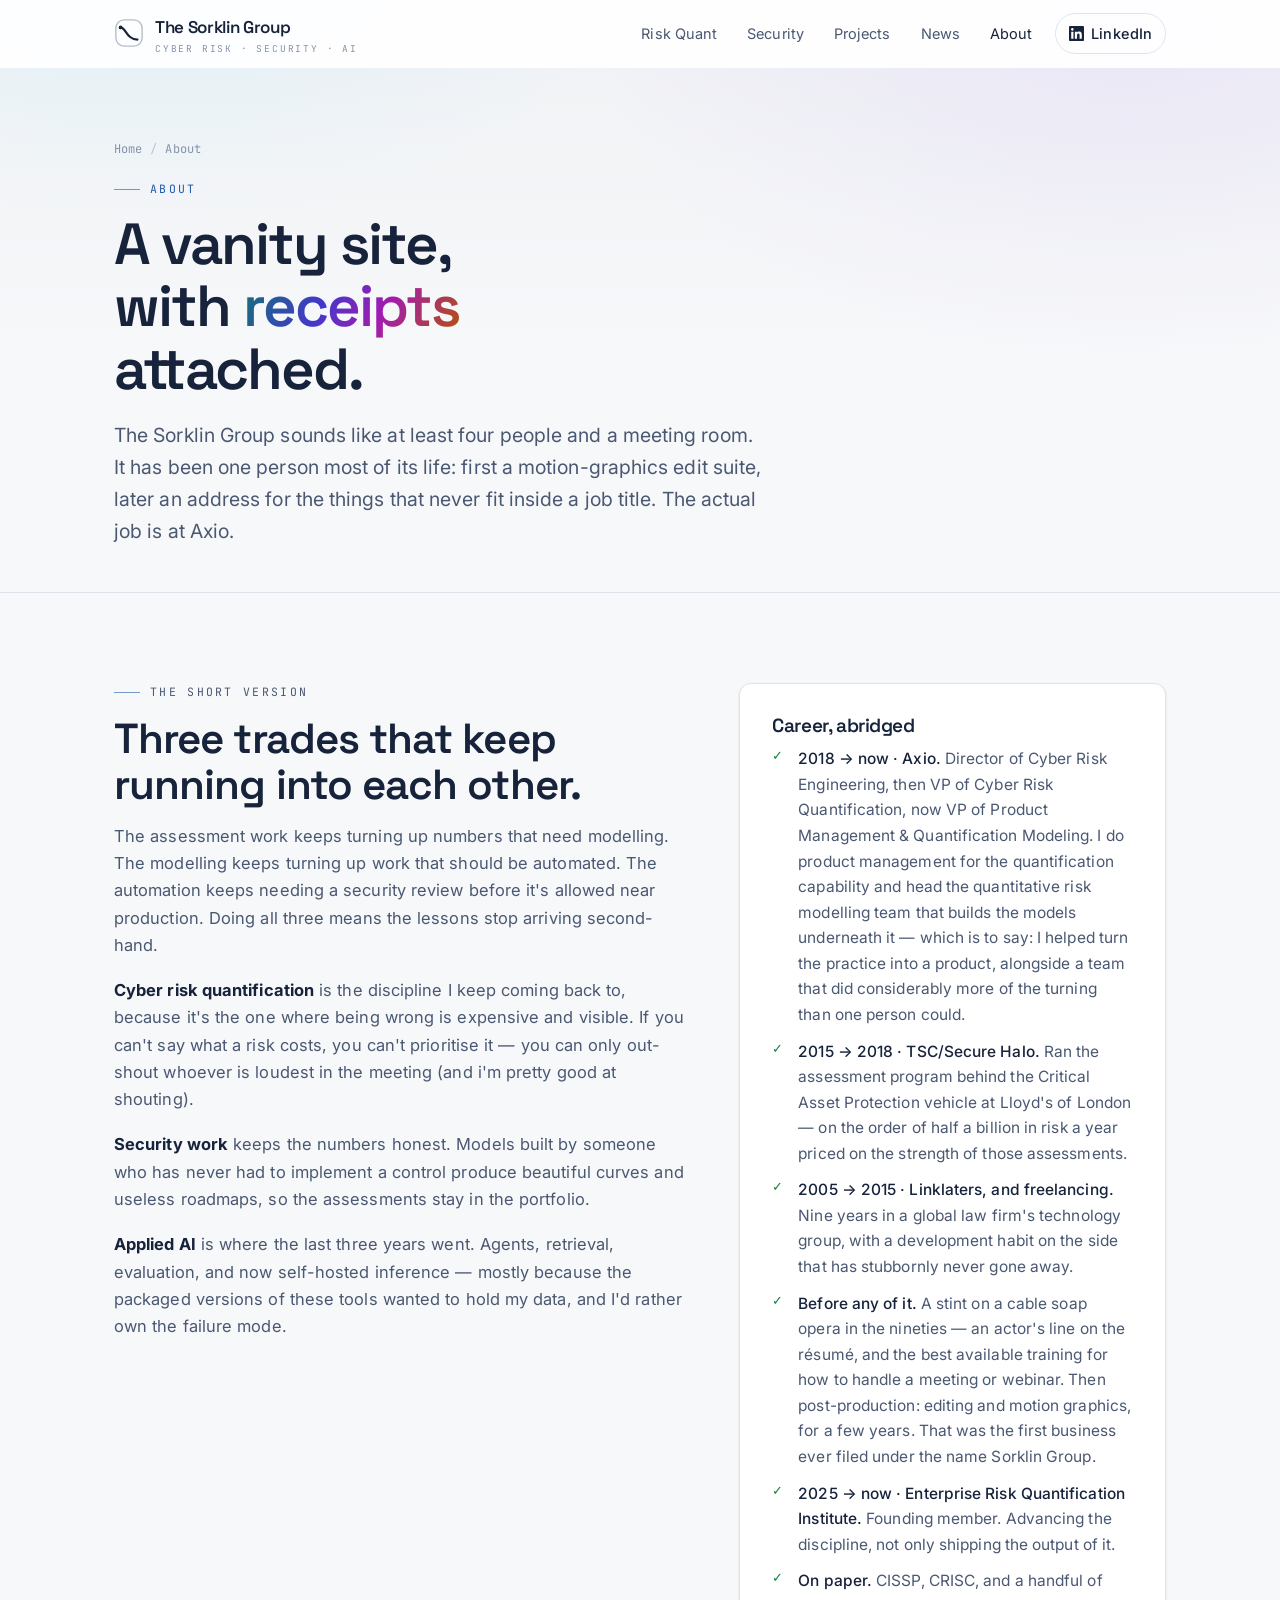
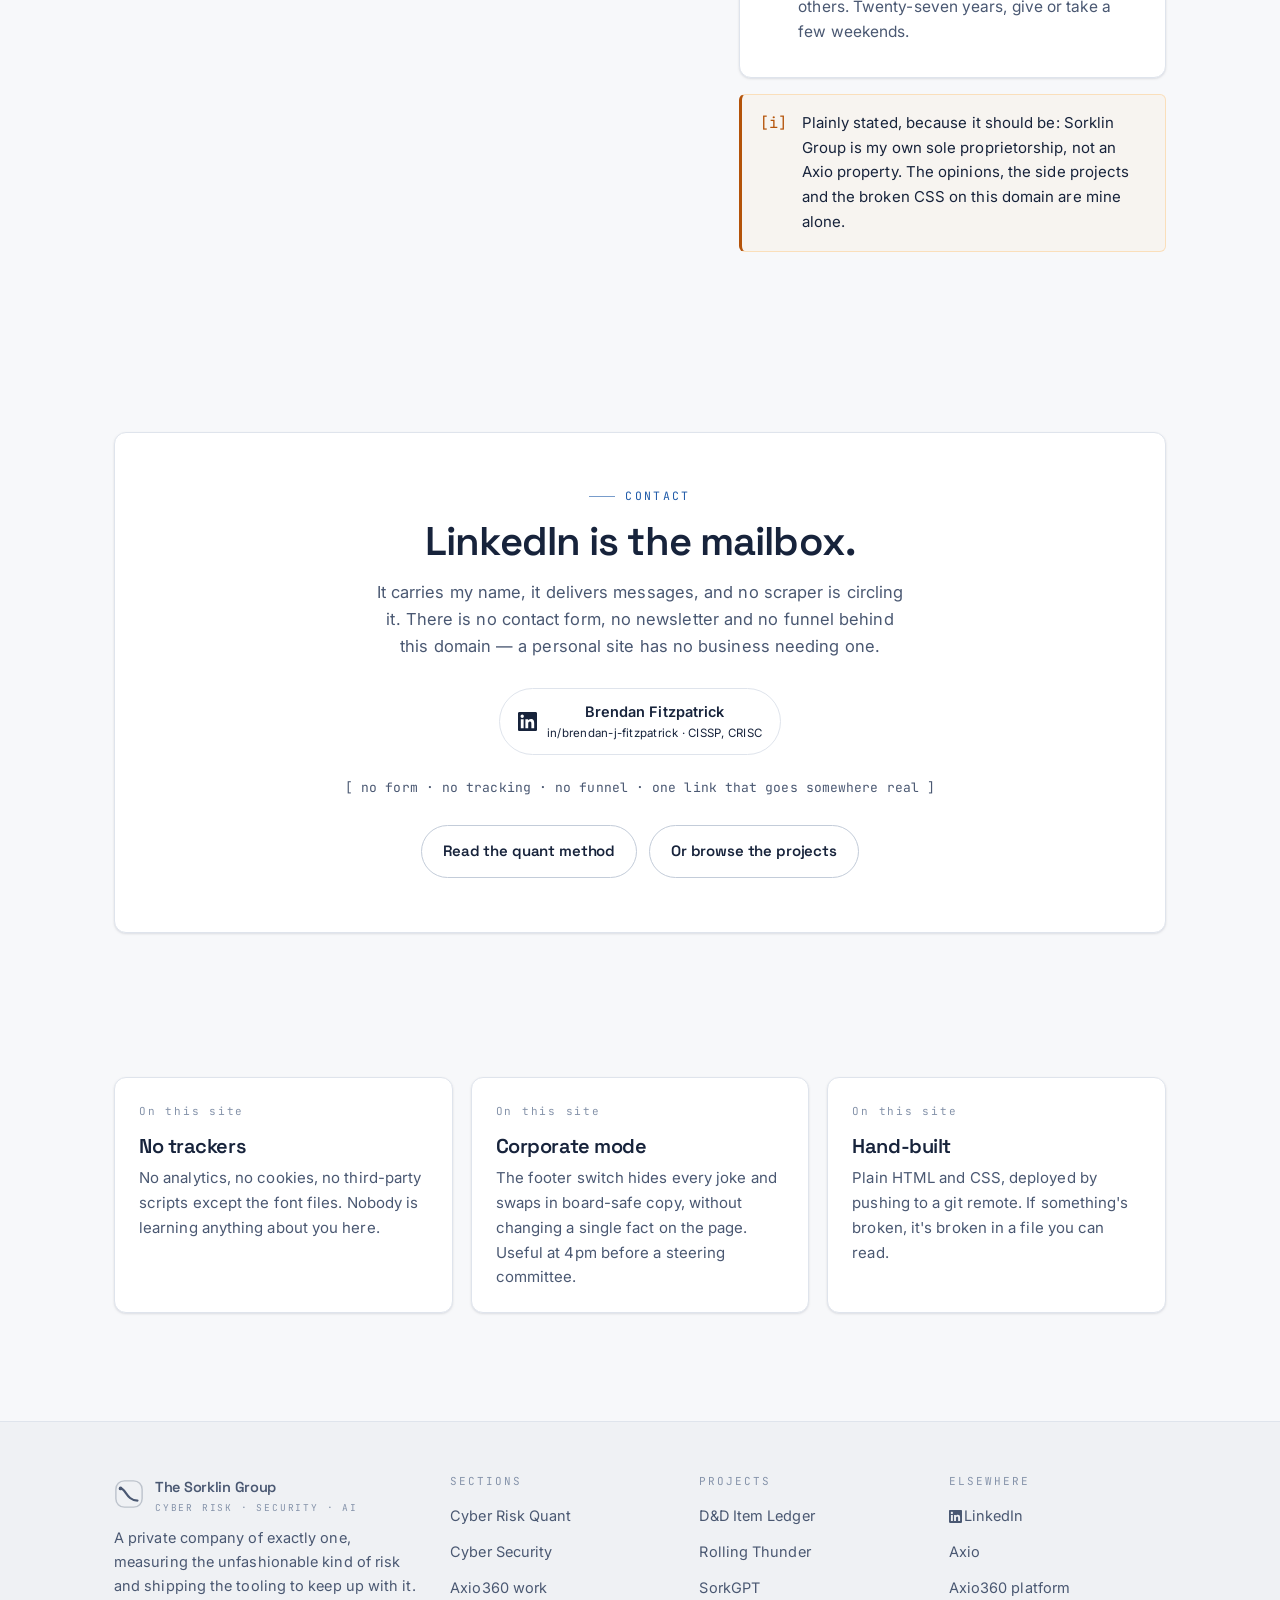
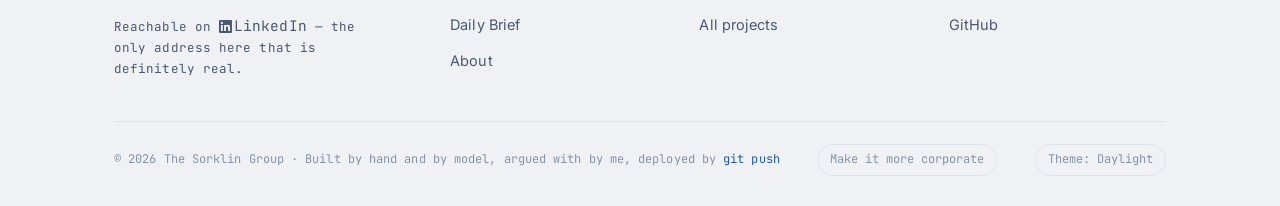
==== commit 84f886a9: "Daylight as the default theme; darker rainbow highlights; themed text selection - Default theme is n" ====
--- a/about/index.html
+++ b/about/index.html
@@ -8,7 +8,7 @@
 <meta property="og:title" content="About — Brendan Fitzpatrick">
 <meta property="og:description" content="A private company of exactly one. Here's the operating manual.">
 <meta name="theme-color" content="#05070b">
-  <script>try{var t=localStorage.getItem("sorklin:theme");if(t&&t!=="midnight")document.documentElement.setAttribute("data-theme",t)}catch(e){}</script>
+  <script>try{var t=localStorage.getItem("sorklin:theme");document.documentElement.setAttribute("data-theme",t||"daylight")}catch(e){}</script>
 <link rel="icon" href="/assets/img/favicon.svg" type="image/svg+xml">
 <link rel="canonical" href="https://www.sorklin.com/about/">
 <link rel="preconnect" href="https://fonts.googleapis.com">
@@ -230,7 +230,7 @@
       <span>© 2026 The Sorklin Group · Built by hand and by model, argued with by me, deployed by <span class="accent">git push</span></span>
       <span class="corp-note">Corporate mode active. The jokes are still in the source.</span>
       <button type="button" data-corporate-toggle>Make it more corporate</button>
-      <button type="button" data-theme-cycle>Theme: Midnight</button>
+      <button type="button" data-theme-cycle>Theme: Daylight</button>
     </div>
   </div>
 </footer>
--- a/assets/css/site.css
+++ b/assets/css/site.css
@@ -1161,8 +1161,8 @@
   --amber: #b45309;
   --green: #15803d;
   --red: #b91c1c;
-  --grad: linear-gradient(118deg, #1f5aa8, #274690);
-  --grad-soft: linear-gradient(118deg, rgba(31, 90, 168, 0.1), rgba(109, 91, 208, 0.1));
+  --grad: linear-gradient(118deg, #0f766e, #4338ca 38%, #a21caf 64%, #b45309);
+  --grad-soft: linear-gradient(118deg, rgba(15, 118, 110, 0.1), rgba(67, 56, 202, 0.08) 38%, rgba(162, 28, 175, 0.08) 64%, rgba(180, 83, 9, 0.1));
 }
 [data-theme="daylight"] body { background: linear-gradient(180deg, #ffffff, #f7f8fa 320px); }
 [data-theme="daylight"] .site-nav, [data-theme="daylight"] .site-nav.stuck { background: rgba(255, 255, 255, 0.92); }
@@ -1272,3 +1272,10 @@
 [data-theme="press"] .brief-strip { background: rgba(255, 248, 236, 0.94); }
 [data-theme="press"] #field { display: none; }
 [data-theme="press"] #dd-summary::first-letter { float: left; font-family: var(--sans); font-size: 3.1em; line-height: 0.82; padding: 4px 10px 0 0; font-weight: 600; color: var(--cyan); }
+
+/* ── text selection per theme ───────────────────────────────────────────
+   Midnight's soft cyan + white works on dark; light themes get a soft
+   accent wash with dark ink instead of white-on-light. */
+[data-theme="daylight"] ::selection { background: rgba(31, 90, 168, 0.24); color: var(--ink); }
+[data-theme="arcade"] ::selection { background: rgba(255, 77, 109, 0.22); color: var(--ink); }
+[data-theme="press"] ::selection { background: rgba(15, 84, 153, 0.22); color: var(--ink); }
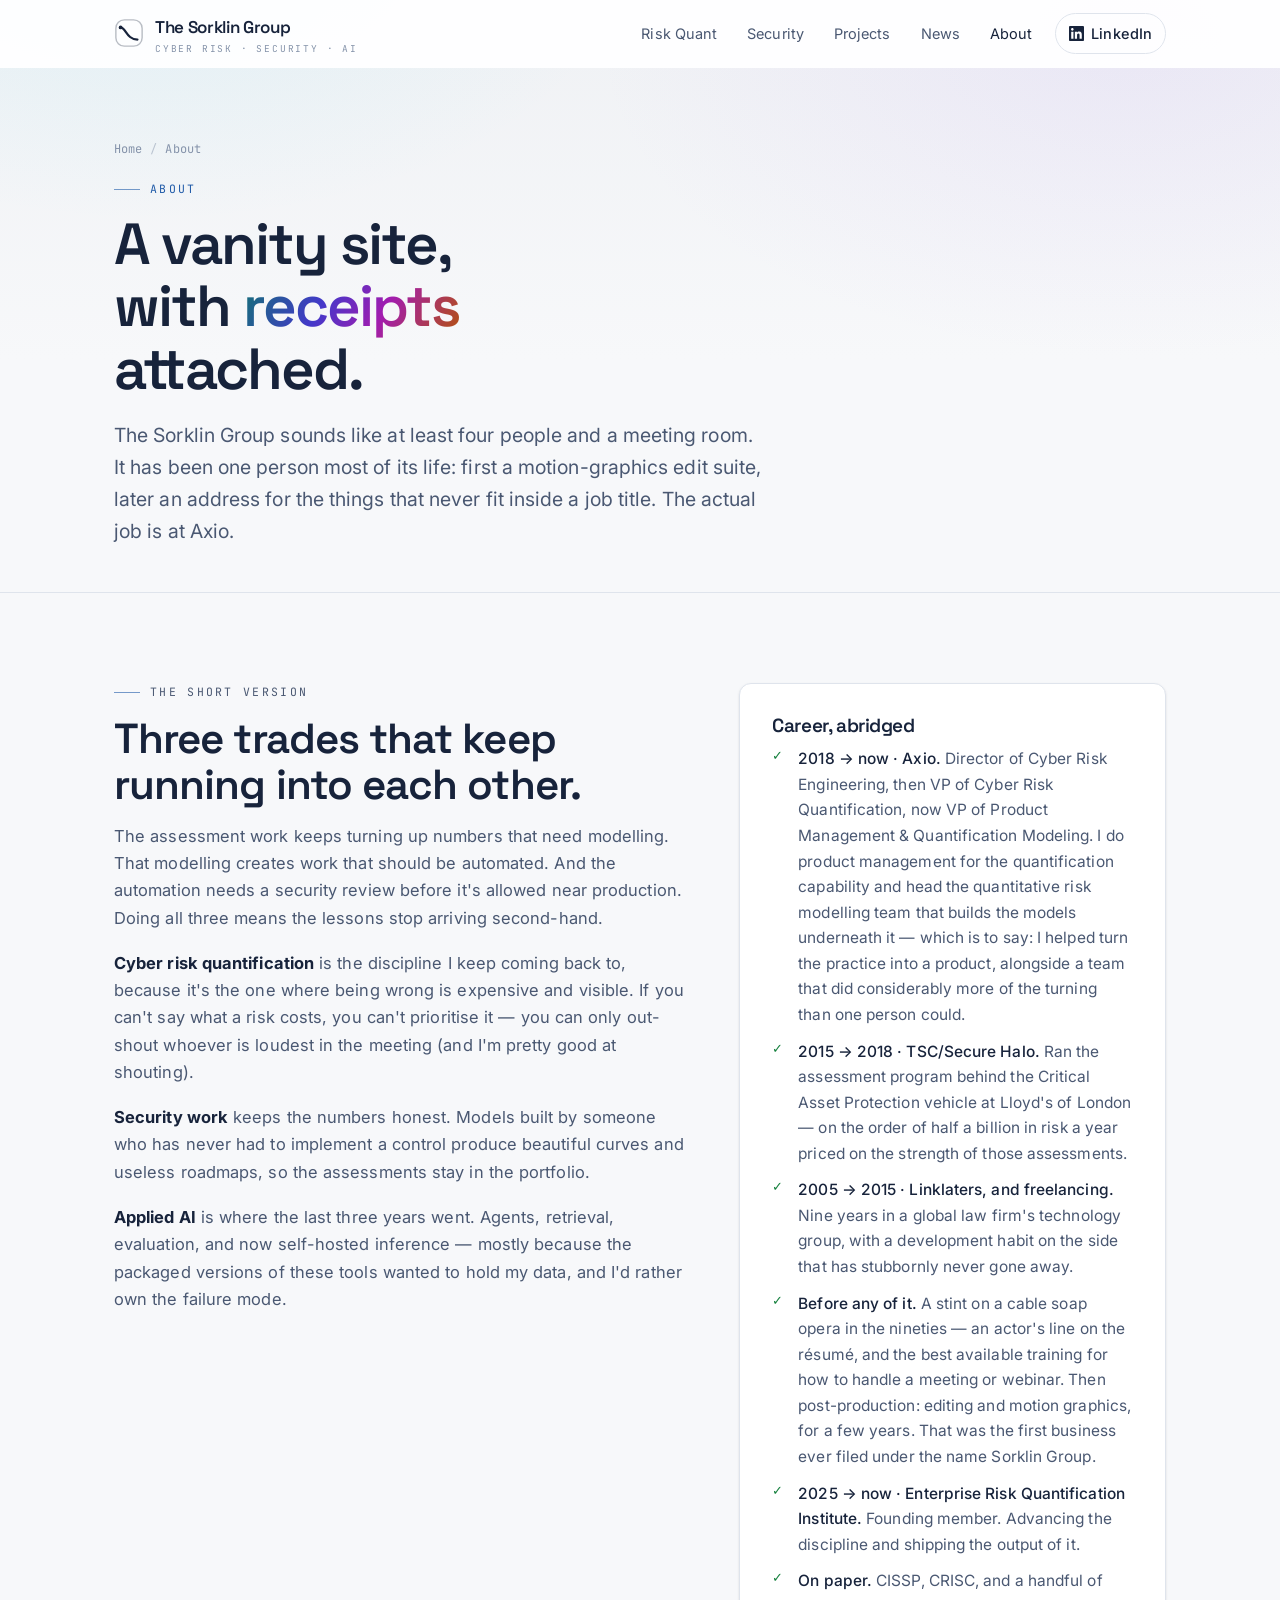
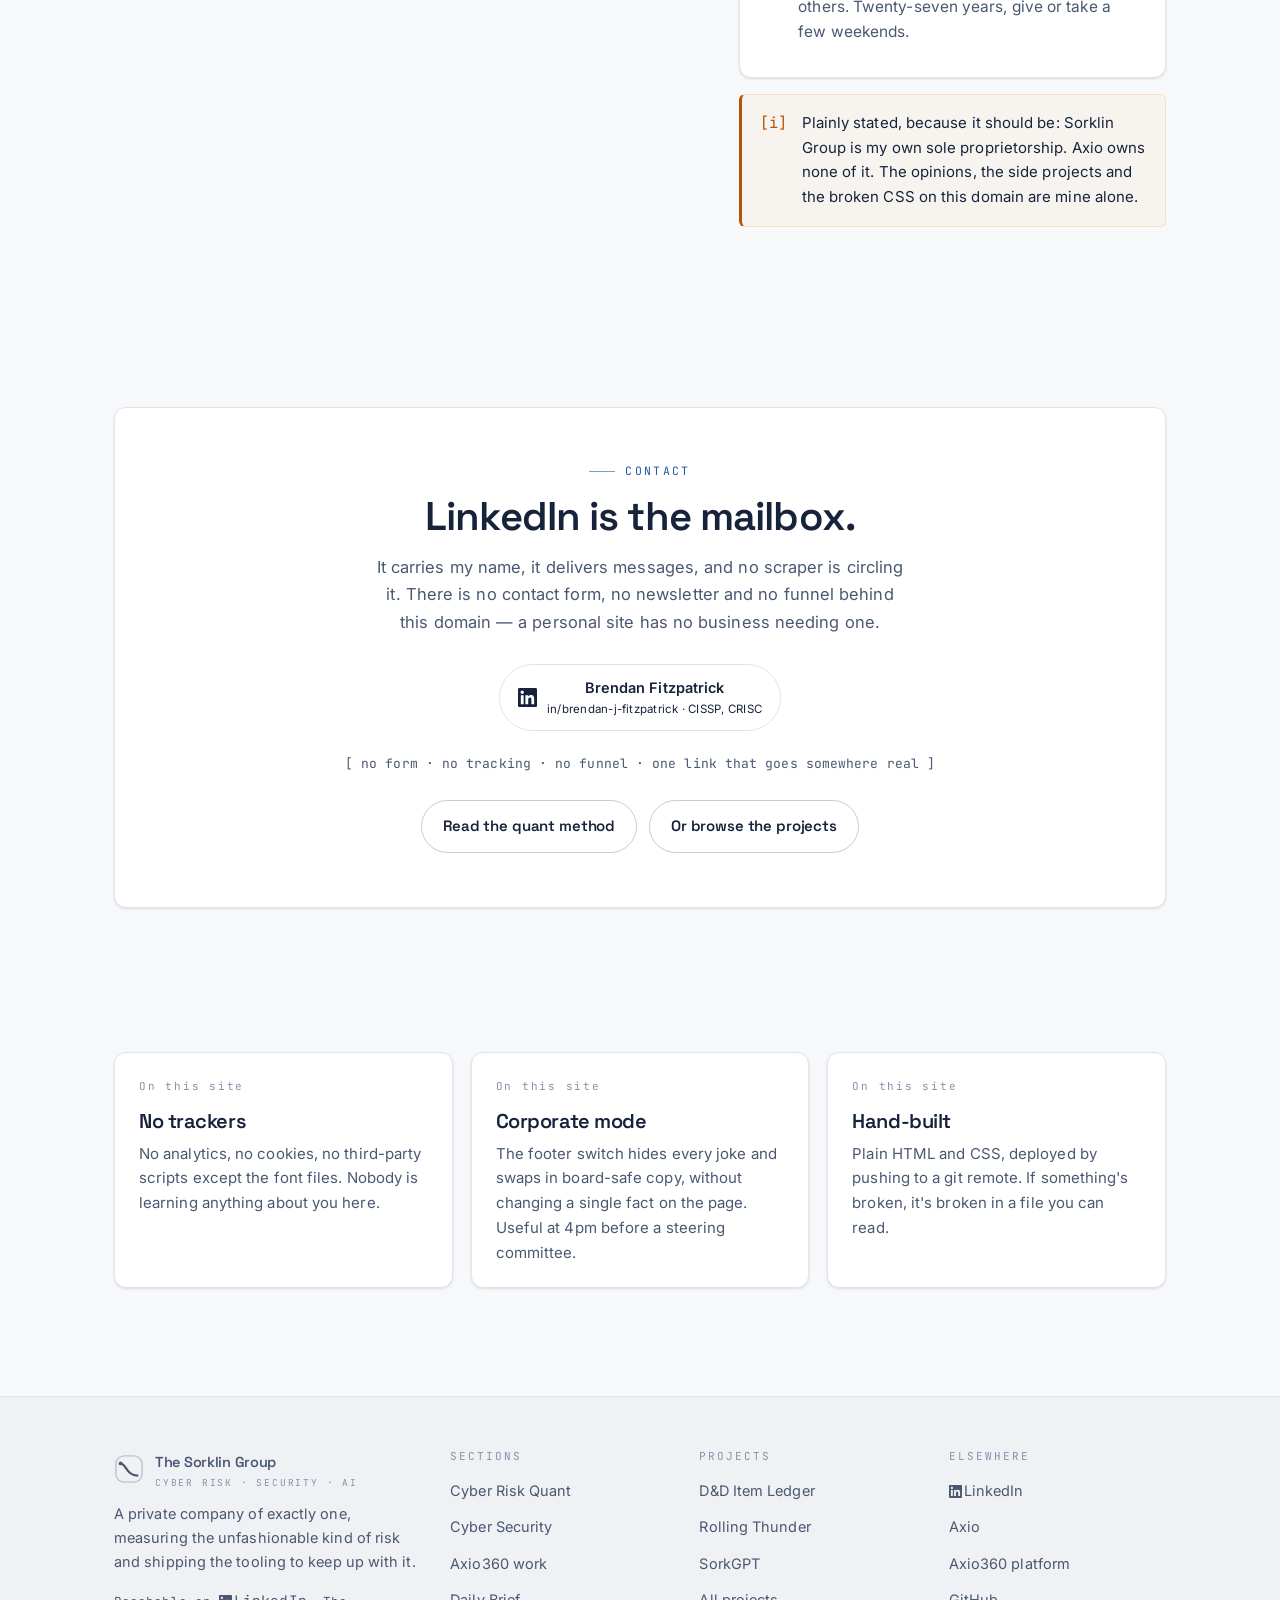
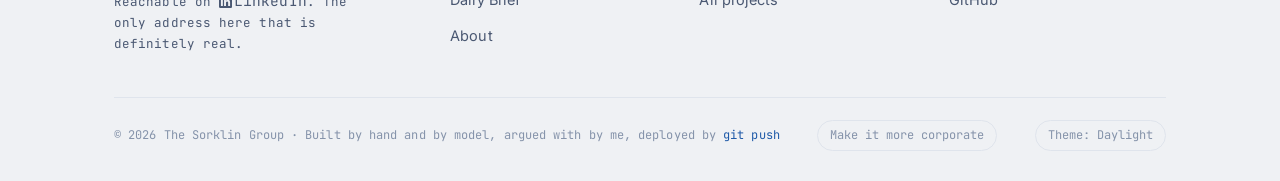
==== commit de1d8edd: "Copy voice pass: remove X-not-Y pivots and survives-tics, de-dash titles and meta, fix typos Owner-d" ====
--- a/about/index.html
+++ b/about/index.html
@@ -3,9 +3,9 @@
 <head>
 <meta charset="utf-8">
 <meta name="viewport" content="width=device-width, initial-scale=1">
-<title>About — Brendan Fitzpatrick</title>
+<title>About · Brendan Fitzpatrick</title>
 <meta name="description" content="Brendan Fitzpatrick, CISSP, CRISC: VP of Product Management and Quantification Modeling at Axio, product owner of the quantification capability and head of its quantitative risk modelling team. Twenty-seven years of assessments, models and code. This site is personal and independent of my employer.">
-<meta property="og:title" content="About — Brendan Fitzpatrick">
+<meta property="og:title" content="About · Brendan Fitzpatrick">
 <meta property="og:description" content="A private company of exactly one. Here's the operating manual.">
 <meta name="theme-color" content="#05070b">
   <script>try{var t=localStorage.getItem("sorklin:theme");document.documentElement.setAttribute("data-theme",t||"daylight")}catch(e){}</script>
@@ -70,12 +70,12 @@
         <div class="prose reveal">
           <p class="kicker">The short version</p>
           <h2 class="title">Three trades that keep running into each other.</h2>
-          <p>The assessment work keeps turning up numbers that need modelling. The modelling keeps turning up
-            work that should be automated. The automation keeps needing a security review before it's allowed
+          <p>The assessment work keeps turning up numbers that need modelling. That modelling creates work that
+            should be automated. And the automation needs a security review before it's allowed
             near production. Doing all three means the lessons stop arriving second-hand.</p>
           <p><strong>Cyber risk quantification</strong> is the discipline I keep coming back to, because it's the one
             where being wrong is expensive and visible. If you can't say what a risk costs, you can't prioritise it —
-            you can only out-shout whoever is loudest in the meeting (and i'm pretty good at shouting).</p>
+            you can only out-shout whoever is loudest in the meeting (and I'm pretty good at shouting).</p>
           <p><strong>Security work</strong> keeps the numbers honest. Models built by someone who has never had to
             implement a control produce beautiful curves and useless roadmaps, so the assessments stay in the portfolio.</p>
           <p><strong>Applied AI</strong> is where the last three years went. Agents, retrieval, evaluation, and now self-hosted
@@ -102,14 +102,14 @@
                 post-production: editing and motion graphics, for a few years. That was the first business ever
                 filed under the name Sorklin Group.</li>
               <li><b>2025 → now · Enterprise Risk Quantification Institute.</b> Founding member. Advancing the
-                discipline, not only shipping the output of it.</li>
+                discipline and shipping the output of it.</li>
               <li><b>On paper.</b> CISSP, CRISC, and a handful of others. Twenty-seven years, give or take a few weekends.</li>
             </ul>
           </div>
           <div class="callout">
             <span class="ico">[i]</span>
-            <div>Plainly stated, because it should be: Sorklin Group is my own sole proprietorship, not an Axio
-              property. The opinions, the side projects and the broken CSS on this domain are mine alone.</div>
+            <div>Plainly stated, because it should be: Sorklin Group is my own sole proprietorship. Axio owns
+              none of it. The opinions, the side projects and the broken CSS on this domain are mine alone.</div>
           </div>
         </div>
       </div>
@@ -195,7 +195,7 @@
         <p class="foot-blurb" data-joke>A private company of exactly one, measuring the unfashionable kind of risk
           and shipping the tooling to keep up with it.</p>
         <p class="foot-blurb" data-corp>The personal site of Brendan Fitzpatrick: cyber risk quantification, security assessment and applied AI engineering.</p>
-        <p class="foot-blurb dim mono" style="font-size:12.5px">Reachable on <a href="https://www.linkedin.com/in/brendan-j-fitzpatrick/" rel="noopener me" target="_blank"><svg class="li-mark" viewBox="0 0 24 24" aria-hidden="true"><path fill="currentColor" d="M20.447 20.452h-3.554v-5.569c0-1.328-.027-3.037-1.852-3.037-1.853 0-2.136 1.445-2.136 2.939v5.667H9.351V9h3.414v1.561h.046c.477-.9 1.637-1.85 3.37-1.85 3.601 0 4.267 2.37 4.267 5.455v6.286zM5.337 7.433c-1.144 0-2.063-.926-2.063-2.065 0-1.138.92-2.063 2.063-2.063 1.14 0 2.064.925 2.064 2.063 0 1.139-.925 2.065-2.064 2.065zm1.782 13.019H3.555V9h3.564v11.452zM22.225 0H1.771C.792 0 0 .774 0 1.729v20.542C0 23.227.792 24 1.771 24h20.451C23.2 24 24 23.227 24 22.271V1.729C24 .774 23.2 0 22.222 0h.003z"/></svg><span>LinkedIn</span></a> &mdash; the only address here that is definitely real.</p>
+        <p class="foot-blurb dim mono" style="font-size:12.5px">Reachable on <a href="https://www.linkedin.com/in/brendan-j-fitzpatrick/" rel="noopener me" target="_blank"><svg class="li-mark" viewBox="0 0 24 24" aria-hidden="true"><path fill="currentColor" d="M20.447 20.452h-3.554v-5.569c0-1.328-.027-3.037-1.852-3.037-1.853 0-2.136 1.445-2.136 2.939v5.667H9.351V9h3.414v1.561h.046c.477-.9 1.637-1.85 3.37-1.85 3.601 0 4.267 2.37 4.267 5.455v6.286zM5.337 7.433c-1.144 0-2.063-.926-2.063-2.065 0-1.138.92-2.063 2.063-2.063 1.14 0 2.064.925 2.064 2.063 0 1.139-.925 2.065-2.064 2.065zm1.782 13.019H3.555V9h3.564v11.452zM22.225 0H1.771C.792 0 0 .774 0 1.729v20.542C0 23.227.792 24 1.771 24h20.451C23.2 24 24 23.227 24 22.271V1.729C24 .774 23.2 0 22.222 0h.003z"/></svg><span>LinkedIn</span></a>. The only address here that is definitely real.</p>
       </div>
       <div>
         <h4>Sections</h4>
--- a/assets/css/site.css
+++ b/assets/css/site.css
@@ -842,6 +842,11 @@
    palette (security → cyan, AI → violet). No hardcoded hex here.
    ═══════════════════════════════════════════════════════════════════════ */
 .badge.ai { color: var(--violet); }
+/* industry pills (top-level NAICS sectors): the third badge colour — green.
+   Sector names stay sentence case (some run long), unlike the topic tags.
+   The dim variant is the standing "no industry assigned" answer. */
+.badge.ind { color: var(--green); text-transform: none; letter-spacing: 0.05em; }
+.badge.ind.unspec { color: var(--dim-2); }
 
 /* the closing section: process, taxonomy, attribution */
 #about-feed {
@@ -860,6 +865,13 @@
   margin-bottom: 24px;
 }
 .news-controls[hidden] { display: none; }
+.news-controls { scroll-margin-top: calc(var(--nav-h) + 16px); } /* the back-to-top button lands here */
+.news-filters {
+  display: inline-flex;
+  flex-wrap: wrap;
+  gap: 10px;
+  align-items: center;
+}
 .news-tabs {
   display: inline-flex;
   gap: 4px;
@@ -884,6 +896,134 @@
 .news-tab[aria-pressed="true"] { color: var(--ink); background: rgba(255, 255, 255, 0.08); }
 .news-tab .n { color: var(--dim-2); margin-left: 7px; }
 .news-tab[aria-pressed="true"] .n { color: var(--cyan); }
+/* the industry filter: a native select styled to sit beside the topic tabs;
+   the popup itself stays native (option colours follow the theme tokens) */
+.news-indsel {
+  font-family: var(--mono);
+  font-size: 12px;
+  letter-spacing: 0.05em;
+  color: var(--dim);
+  background: rgba(255, 255, 255, 0.03);
+  border: 1px solid var(--line);
+  border-radius: 999px;
+  padding: 7px 14px;
+  max-width: 100%;
+  cursor: pointer;
+  transition: color 0.2s, background 0.2s;
+}
+.news-indsel:hover { color: var(--ink); }
+.news-indsel:focus-visible { outline: 1px solid var(--cyan); outline-offset: 2px; }
+.news-indsel option { color: var(--ink); background: var(--bg); }
+/* search box (website-dta): a native search input styled like the selects;
+   the × clear button replaces the browser's own cancel button. deep-dives.json
+   is fetched lazily on the first keystroke, so the default page never grows. */
+.news-search { position: relative; display: inline-flex; align-items: center; }
+.news-search-ico {
+  position: absolute;
+  left: 11px;
+  width: 13px;
+  height: 13px;
+  color: var(--dim);
+  pointer-events: none; /* clicks land on the input, never the icon */
+}
+.news-search-input { min-width: 200px; padding-left: 30px; padding-right: 30px; }
+.news-search-input::-webkit-search-cancel-button { -webkit-appearance: none; appearance: none; }
+.news-search-clear {
+  position: absolute;
+  right: 4px;
+  font-family: var(--mono);
+  font-size: 14px;
+  line-height: 1;
+  color: var(--dim);
+  background: none;
+  border: 0;
+  border-radius: 999px;
+  padding: 4px 7px;
+  cursor: pointer;
+}
+.news-search-clear:hover { color: var(--ink); }
+.news-search-clear:focus-visible { outline: 1px solid var(--cyan); outline-offset: 1px; }
+/* word cloud (owner tickets 2026-11-06): the most-mentioned proper names
+   across the published stories — tools, platforms, attacks, agencies —
+   built by news.js from the prose itself. Per-name font sizes are set
+   inline (data-driven, 12–27px); every colour here rides the theme tokens,
+   so the four themes pick the cloud up without overrides. A click runs the
+   archive search for the name; the active one lights up cyan. */
+.news-cloud[hidden] { display: none; }
+.news-cloud { margin: 0 0 22px; }
+.news-cloud-label {
+  display: block;
+  font-family: var(--mono);
+  font-size: 11.5px;
+  letter-spacing: 0.06em;
+  text-transform: uppercase;
+  color: var(--dim-2);
+  margin-bottom: 8px;
+}
+.news-cloud-hint { text-transform: none; letter-spacing: 0.03em; }
+/* the visibility toggle: rides the .news-tab pill styling; the chevron is
+   a plain glyph swapped by news.js (no animation, so reduced-motion needs
+   no handling) */
+.news-cloud-toggle .chev { color: var(--dim-2); }
+/* The cloud canvas: names are absolutely positioned by news.js on an
+   expanding spiral (no rows, no columns); the height is the placement
+   budget, which news.js may grow on narrow screens. */
+.news-cloud-words {
+  position: relative;
+  height: 210px;
+}
+.news-cloud-word {
+  position: absolute;
+  white-space: nowrap;
+  font-family: var(--body);
+  font-weight: 500;
+  line-height: 1.25;
+  color: var(--dim);
+  background: none;
+  border: 0;
+  padding: 0;
+  cursor: pointer;
+}
+/* Hover/focus growth and the neighbour-yield are transforms (animated by
+   news.js's inline styles); under prefers-reduced-motion nothing animates —
+   the same grow/shrink applies instantly. */
+@media (prefers-reduced-motion: no-preference) {
+  .news-cloud-word { transition: transform 0.18s ease, color 0.2s; }
+}
+.news-cloud-word:hover { color: var(--ink); }
+.news-cloud-word:focus-visible { outline: 1px solid var(--cyan); outline-offset: 2px; }
+.news-cloud-word.active { color: var(--cyan); }
+/* While a search is active the whole archive is searched: the topic tabs,
+   industry dropdown and jump controls are bypassed — dim them and take the
+   pointer events away so they read as switched off, not broken. */
+.news-controls.searching .news-tabs,
+.news-controls.searching .news-indsel:not(.news-search-input),
+.news-controls.searching .news-jump { opacity: 0.45; pointer-events: none; }
+/* back to the top of the feed: fixed bottom-right, appears only once the
+   filter/search row has scrolled off. Colours ride the theme tokens; the
+   [hidden] guard must win over the display rule above it. */
+.news-top {
+  position: fixed;
+  right: 20px;
+  bottom: 20px;
+  z-index: 60; /* over the page, under the fixed nav (80) */
+  display: inline-flex;
+  align-items: center;
+  font-family: var(--mono);
+  font-size: 11.5px;
+  letter-spacing: 0.06em;
+  color: var(--dim);
+  background: var(--panel);
+  border: 1px solid var(--line);
+  border-radius: 999px;
+  padding: 8px 14px;
+  cursor: pointer;
+  box-shadow: 0 10px 24px rgba(0, 0, 0, 0.18);
+  transition: color 0.2s, background 0.2s;
+}
+.news-top:hover { color: var(--ink); }
+.news-top:focus-visible { outline: 1px solid var(--cyan); outline-offset: 2px; }
+.news-top[hidden] { display: none; }
 .news-updated { font-size: 12px; }
 .news-list { min-height: 120px; }
 .news-loading { padding: 8px 0; }
@@ -1065,6 +1205,14 @@
 .dd-facts li { font-size: 14.5px; line-height: 1.65; }
 .dd-sources { margin-top: 12px; }
 .dd-sources li { font-size: 14.5px; }
+.dd-backrow { margin-top: 26px; }
+/* The hero's own bottom padding is the separator; .section's 64–116px top
+   pad stacked on it and left a hole between summary and Key facts. */
+#dd-body-sec { padding-top: 0; }
+/* Industry pills live in their own row that wraps inside the page — never a
+   no-wrap flex line, or ten sectors push the last tag off the edge. */
+#dd-industries { display: flex; flex-wrap: wrap; gap: 8px; margin: 0 0 18px; }
+#dd-industries[hidden] { display: none; }
 
 /* -- homepage strip: latest headlines, pinned below the nav -------------- */
 .brief-strip {
@@ -1207,6 +1355,8 @@
 [data-theme="arcade"] .card::before, [data-theme="arcade"] .news-item::before { display: none; }
 [data-theme="arcade"] .news-tabs { background: var(--panel); border: 2px solid var(--ink); box-shadow: 3px 3px 0 var(--ink); }
 [data-theme="arcade"] .news-tab[aria-pressed="true"] { background: var(--cyan); color: #fffdf8; }
+[data-theme="arcade"] .news-indsel { background: var(--panel); border: 2px solid var(--ink); box-shadow: 3px 3px 0 var(--ink); }
+[data-theme="arcade"] .news-indsel option { background: var(--panel); }
 [data-theme="arcade"] .news-date { border-bottom-color: var(--ink); }
 [data-theme="arcade"] .news-date-tag { background: var(--panel); color: var(--ink); border: 2px solid var(--ink); box-shadow: 2px 2px 0 var(--ink); }
 [data-theme="arcade"] .site-nav, [data-theme="arcade"] .site-nav.stuck { background: rgba(255, 249, 239, 0.94); }
@@ -1263,6 +1413,7 @@
 [data-theme="press"] .news-date-tag { border-radius: 0; background: var(--ink); color: var(--bg); }
 [data-theme="press"] .news-tabs { border: 0; border-bottom: 1px solid var(--ink); border-radius: 0; background: transparent; }
 [data-theme="press"] .news-tab[aria-pressed="true"] { background: transparent; color: var(--ink); border-bottom: 3px solid var(--cyan); border-radius: 0; }
+[data-theme="press"] .news-indsel { border: 0; border-bottom: 1px solid var(--ink); border-radius: 0; background: transparent; }
 [data-theme="press"] .site-nav, [data-theme="press"] .site-nav.stuck { background: rgba(253, 241, 227, 0.94); }
 [data-theme="press"] .nav-toggle { background: rgba(253, 241, 227, 0.97); box-shadow: 0 24px 60px rgba(32, 26, 18, 0.18); }
 [data-theme="press"] .nav-links a:hover, [data-theme="press"] .btn-ghost:hover { background: rgba(32, 26, 18, 0.06); }
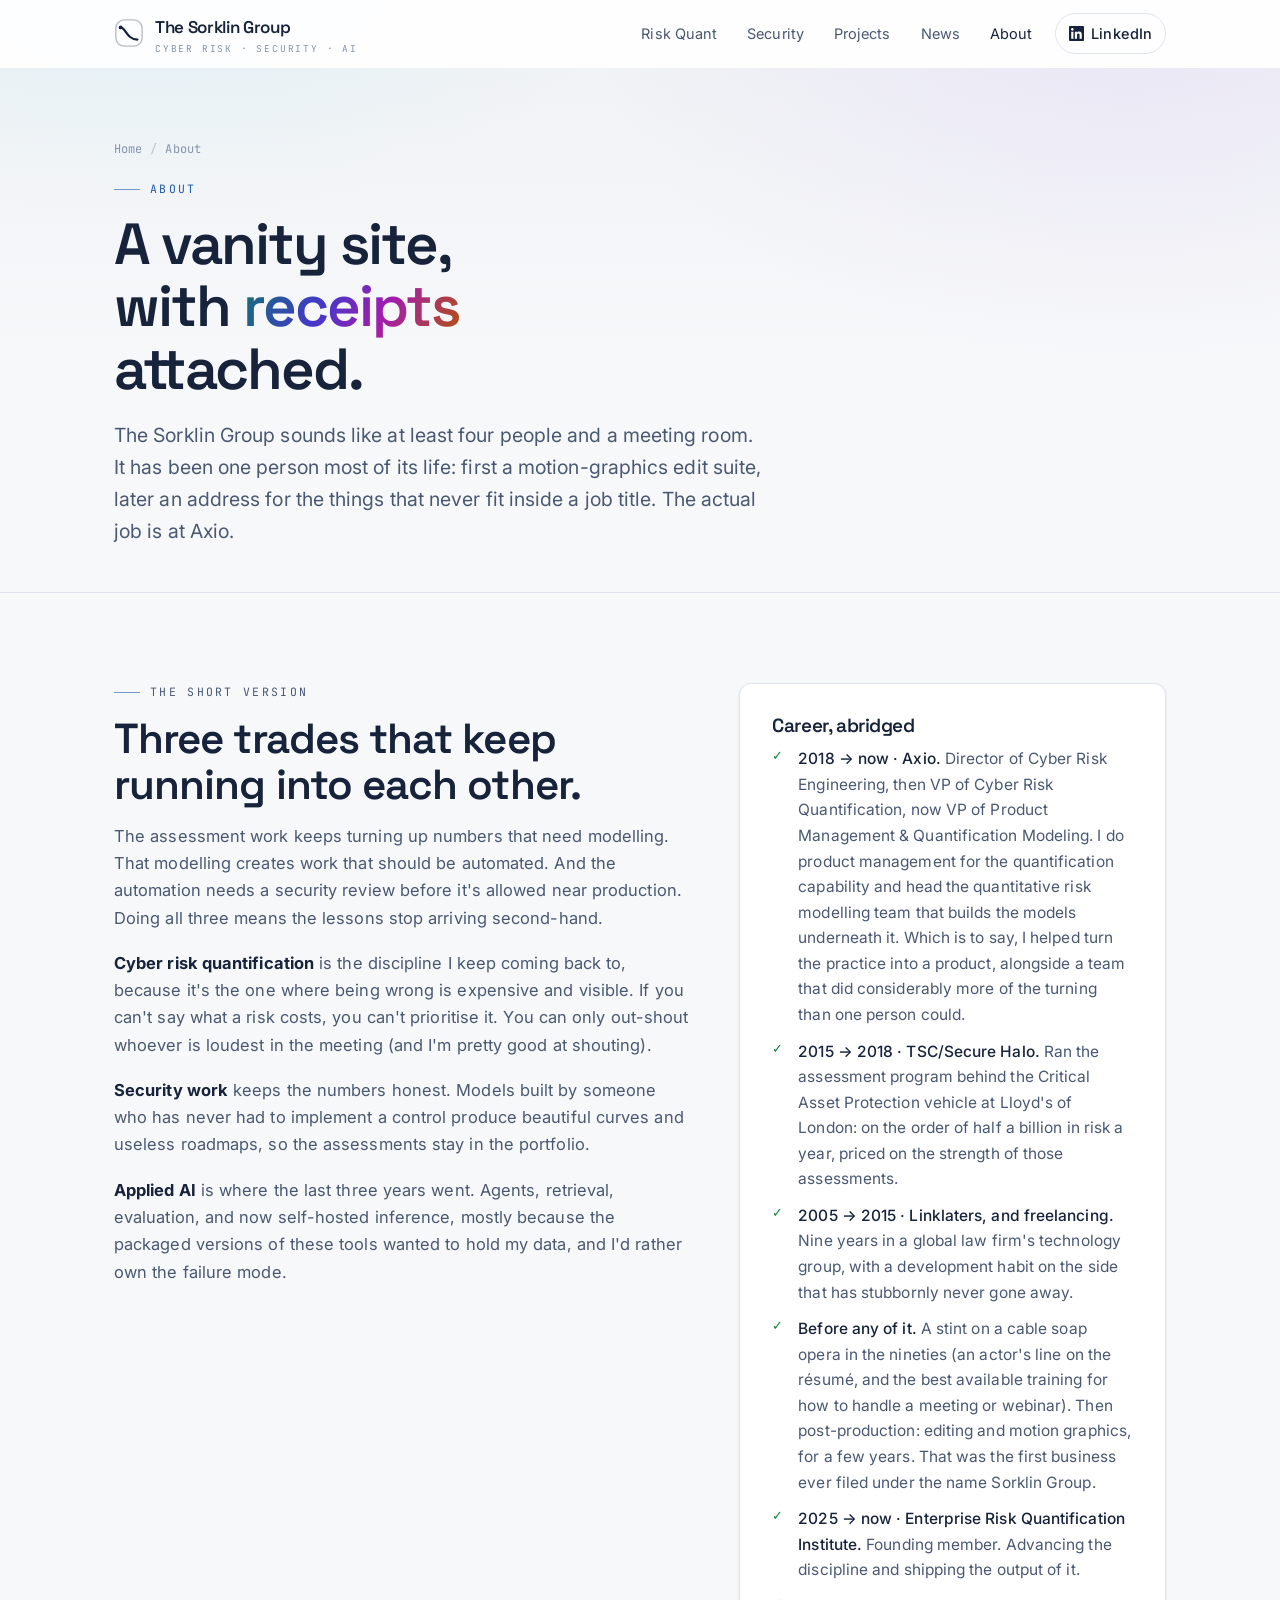
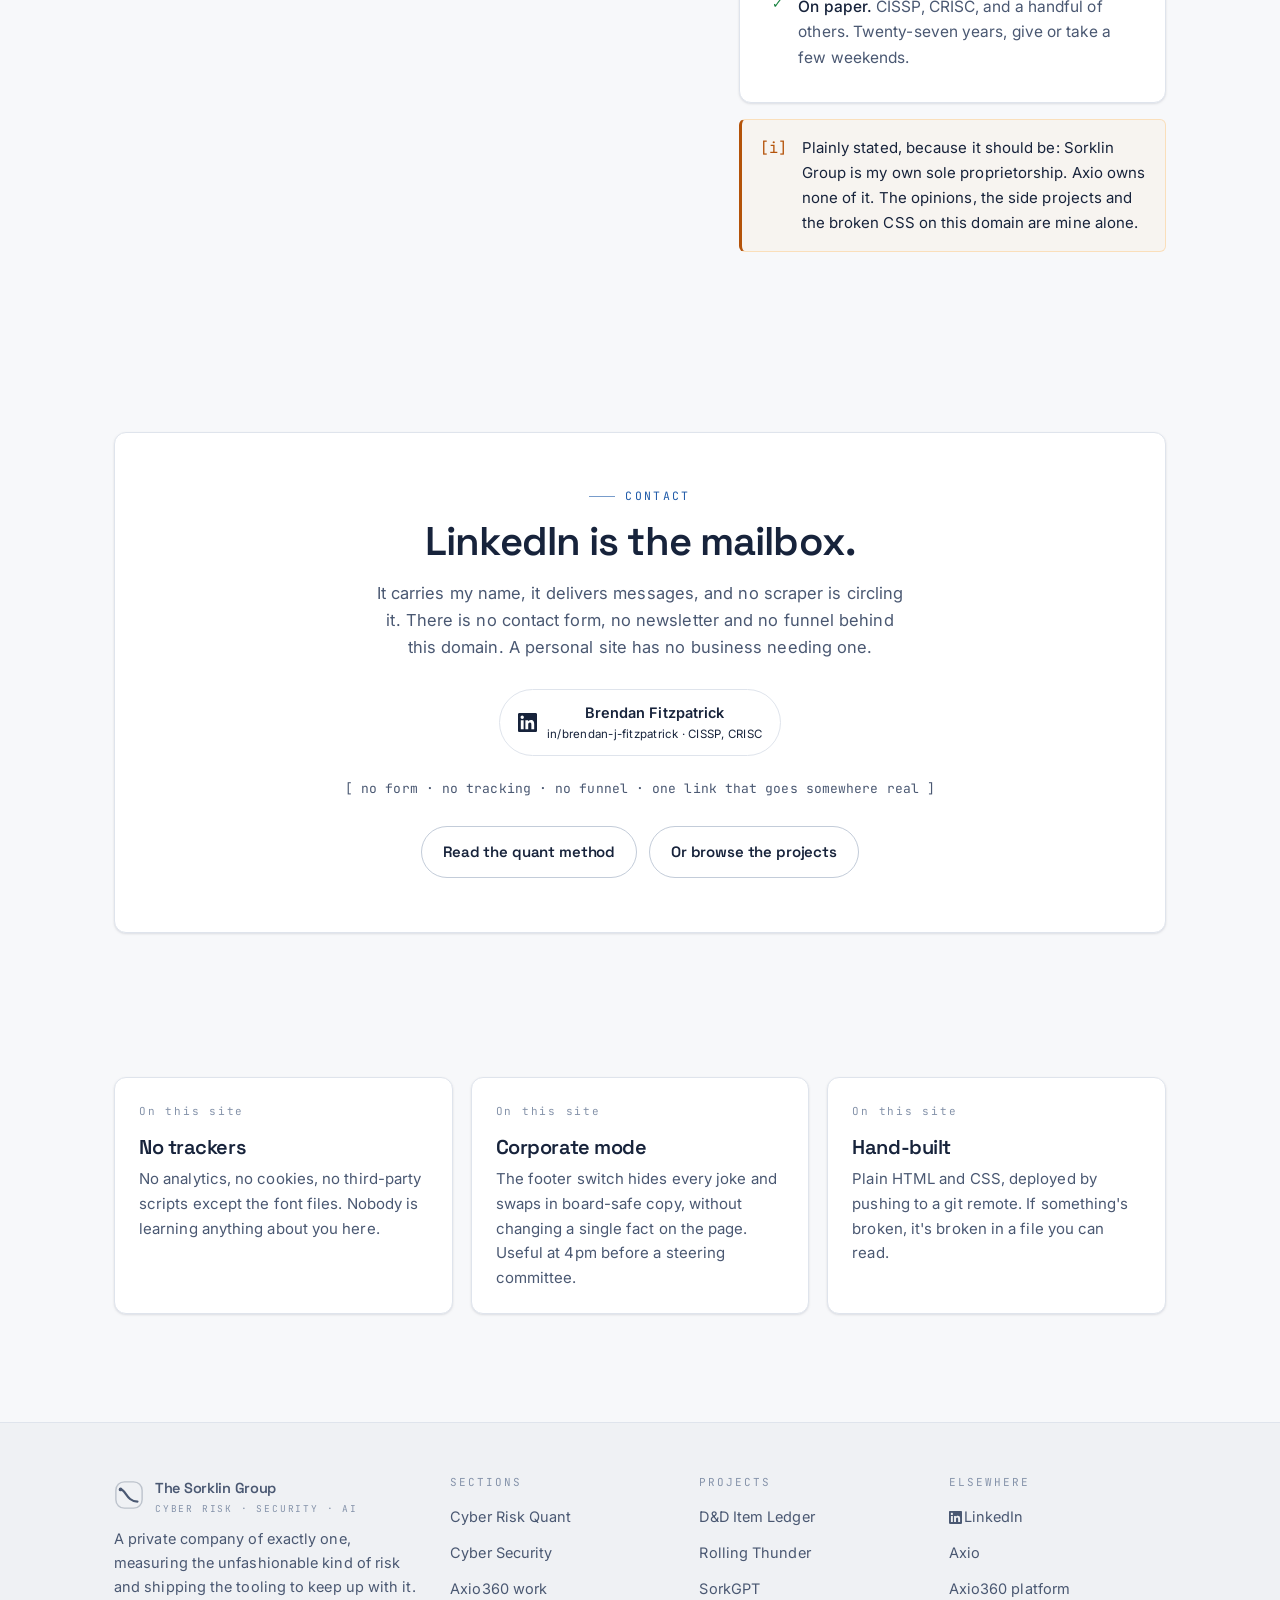
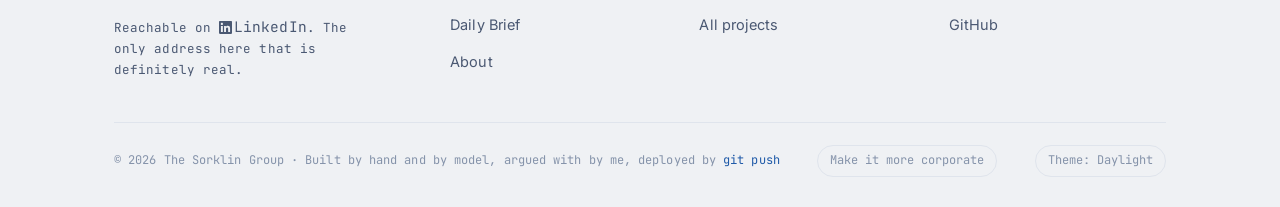
==== commit 1c8c2d06: "De-dash site prose: commas, colons, parens, rephrasing Owner direction: em-dash density down across " ====
--- a/about/index.html
+++ b/about/index.html
@@ -57,7 +57,7 @@
         <span data-joke>The Sorklin Group sounds like at least four people and a meeting room. It has been one
           person most of its life: first a motion-graphics edit suite, later an address for the things that never
           fit inside a job title. The actual job is at Axio.</span>
-        <span data-corp>Brendan Fitzpatrick, CISSP, CRISC — Vice President of Product Management, Quantification
+        <span data-corp>Brendan Fitzpatrick, CISSP, CRISC: Vice President of Product Management, Quantification
           Modeling at Axio, product owner of the Axio quantification capability and head of its quantitative risk
           modelling team. This site is personal and independent of my employer.</span>
       </p>
@@ -74,12 +74,12 @@
             should be automated. And the automation needs a security review before it's allowed
             near production. Doing all three means the lessons stop arriving second-hand.</p>
           <p><strong>Cyber risk quantification</strong> is the discipline I keep coming back to, because it's the one
-            where being wrong is expensive and visible. If you can't say what a risk costs, you can't prioritise it —
-            you can only out-shout whoever is loudest in the meeting (and I'm pretty good at shouting).</p>
+            where being wrong is expensive and visible. If you can't say what a risk costs, you can't prioritise it.
+            You can only out-shout whoever is loudest in the meeting (and I'm pretty good at shouting).</p>
           <p><strong>Security work</strong> keeps the numbers honest. Models built by someone who has never had to
             implement a control produce beautiful curves and useless roadmaps, so the assessments stay in the portfolio.</p>
           <p><strong>Applied AI</strong> is where the last three years went. Agents, retrieval, evaluation, and now self-hosted
-            inference — mostly because the packaged versions of these tools wanted to hold my data, and I'd rather
+            inference, mostly because the packaged versions of these tools wanted to hold my data, and I'd rather
             own the failure mode.</p>
         </div>
 
@@ -90,15 +90,15 @@
               <li><b>2018 → now · Axio.</b> Director of Cyber Risk Engineering, then VP of Cyber Risk
                 Quantification, now VP of Product Management &amp; Quantification Modeling. I do product management
                 for the quantification capability and head the quantitative risk modelling team that builds the
-                models underneath it — which is to say: I helped turn the practice into a product, alongside a team
+                models underneath it. Which is to say, I helped turn the practice into a product, alongside a team
                 that did considerably more of the turning than one person could.</li>
               <li><b>2015 → 2018 · TSC/Secure Halo.</b> Ran the assessment program behind the Critical Asset
-                Protection vehicle at Lloyd's of London — on the order of half a billion in risk a year priced
+                Protection vehicle at Lloyd's of London: on the order of half a billion in risk a year, priced
                 on the strength of those assessments.</li>
               <li><b>2005 → 2015 · Linklaters, and freelancing.</b> Nine years in a global law firm's technology
                 group, with a development habit on the side that has stubbornly never gone away.</li>
-              <li><b>Before any of it.</b> A stint on a cable soap opera in the nineties — an actor's line on the
-                résumé, and the best available training for how to handle a meeting or webinar. Then
+              <li><b>Before any of it.</b> A stint on a cable soap opera in the nineties (an actor's line on the
+                résumé, and the best available training for how to handle a meeting or webinar). Then
                 post-production: editing and motion graphics, for a few years. That was the first business ever
                 filed under the name Sorklin Group.</li>
               <li><b>2025 → now · Enterprise Risk Quantification Institute.</b> Founding member. Advancing the
@@ -127,7 +127,7 @@
         </h2>
         <p class="dim" style="max-width:54ch;margin-inline:auto">
           It carries my name, it delivers messages, and no scraper is circling it. There is no contact form,
-          no newsletter and no funnel behind this domain — a personal site has no business needing one.
+          no newsletter and no funnel behind this domain. A personal site has no business needing one.
         </p>
 
         <div class="cta-row" style="justify-content:center;margin-top:28px">
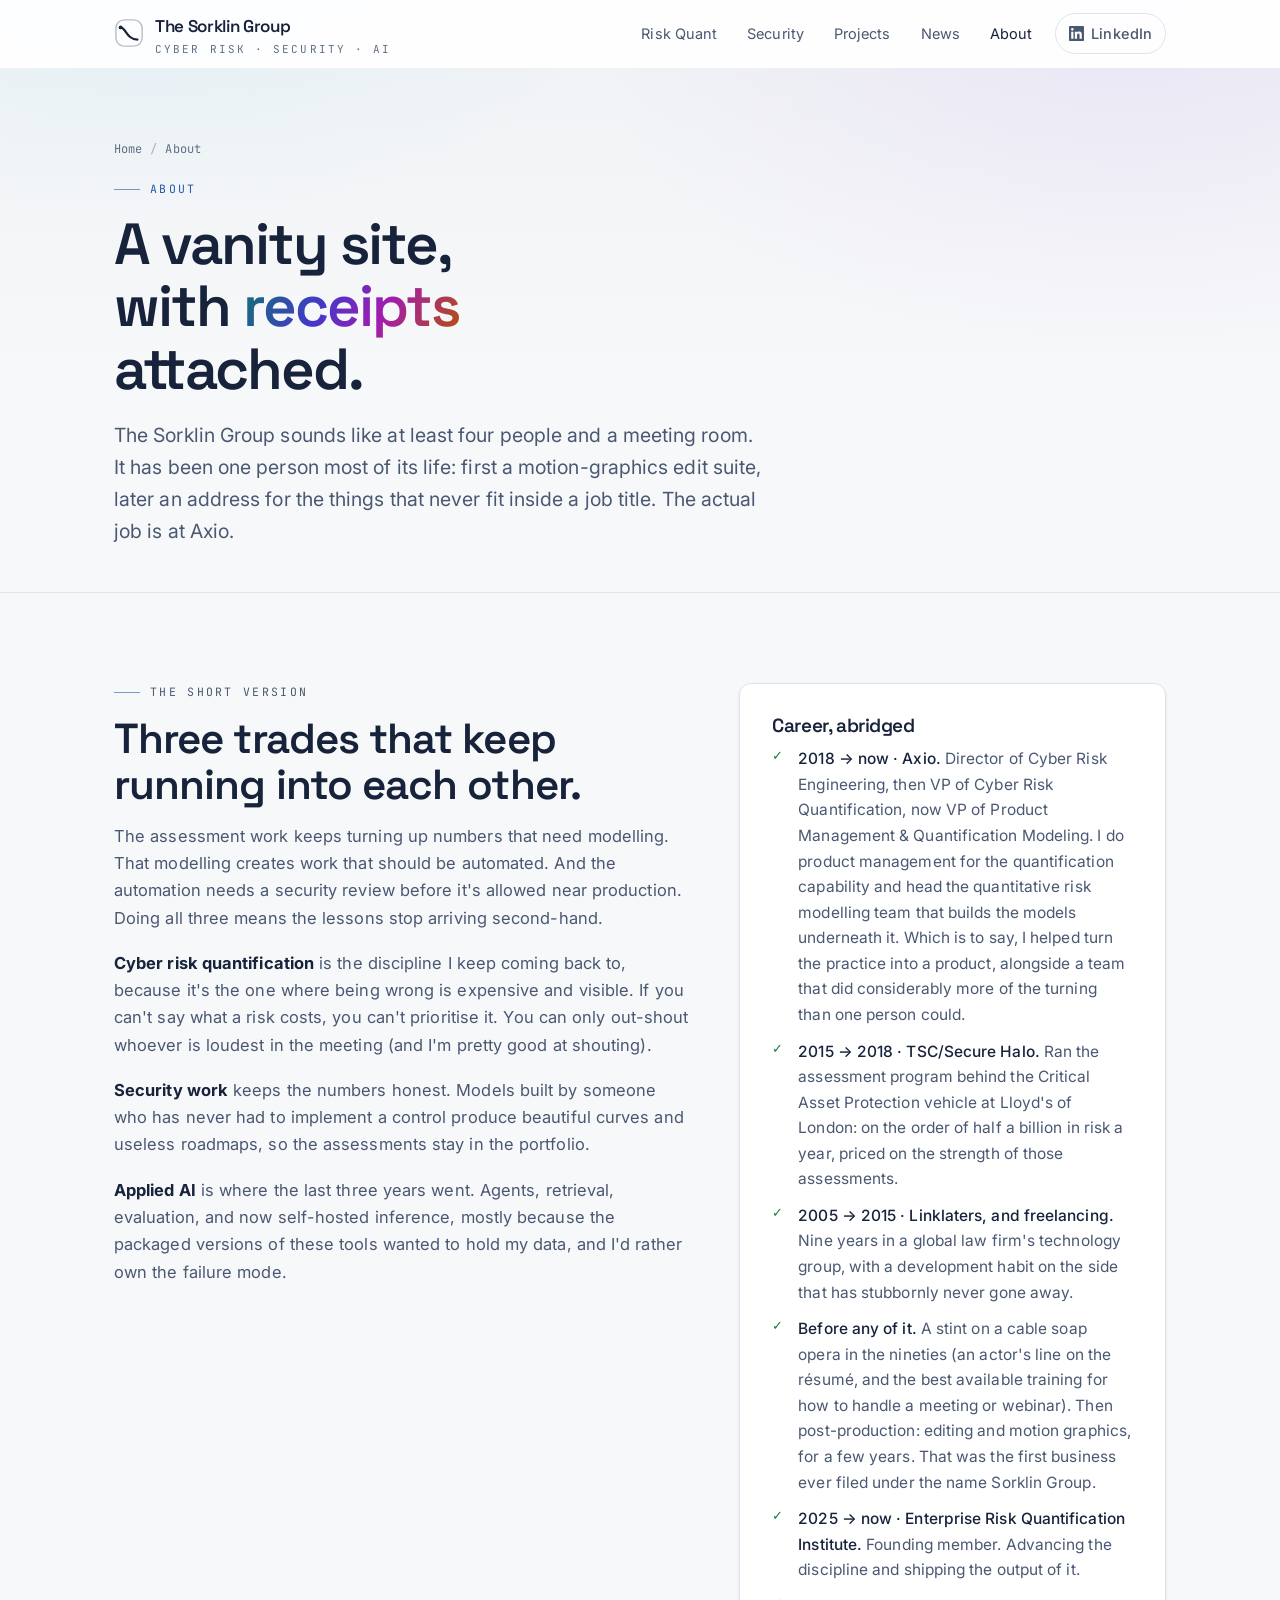
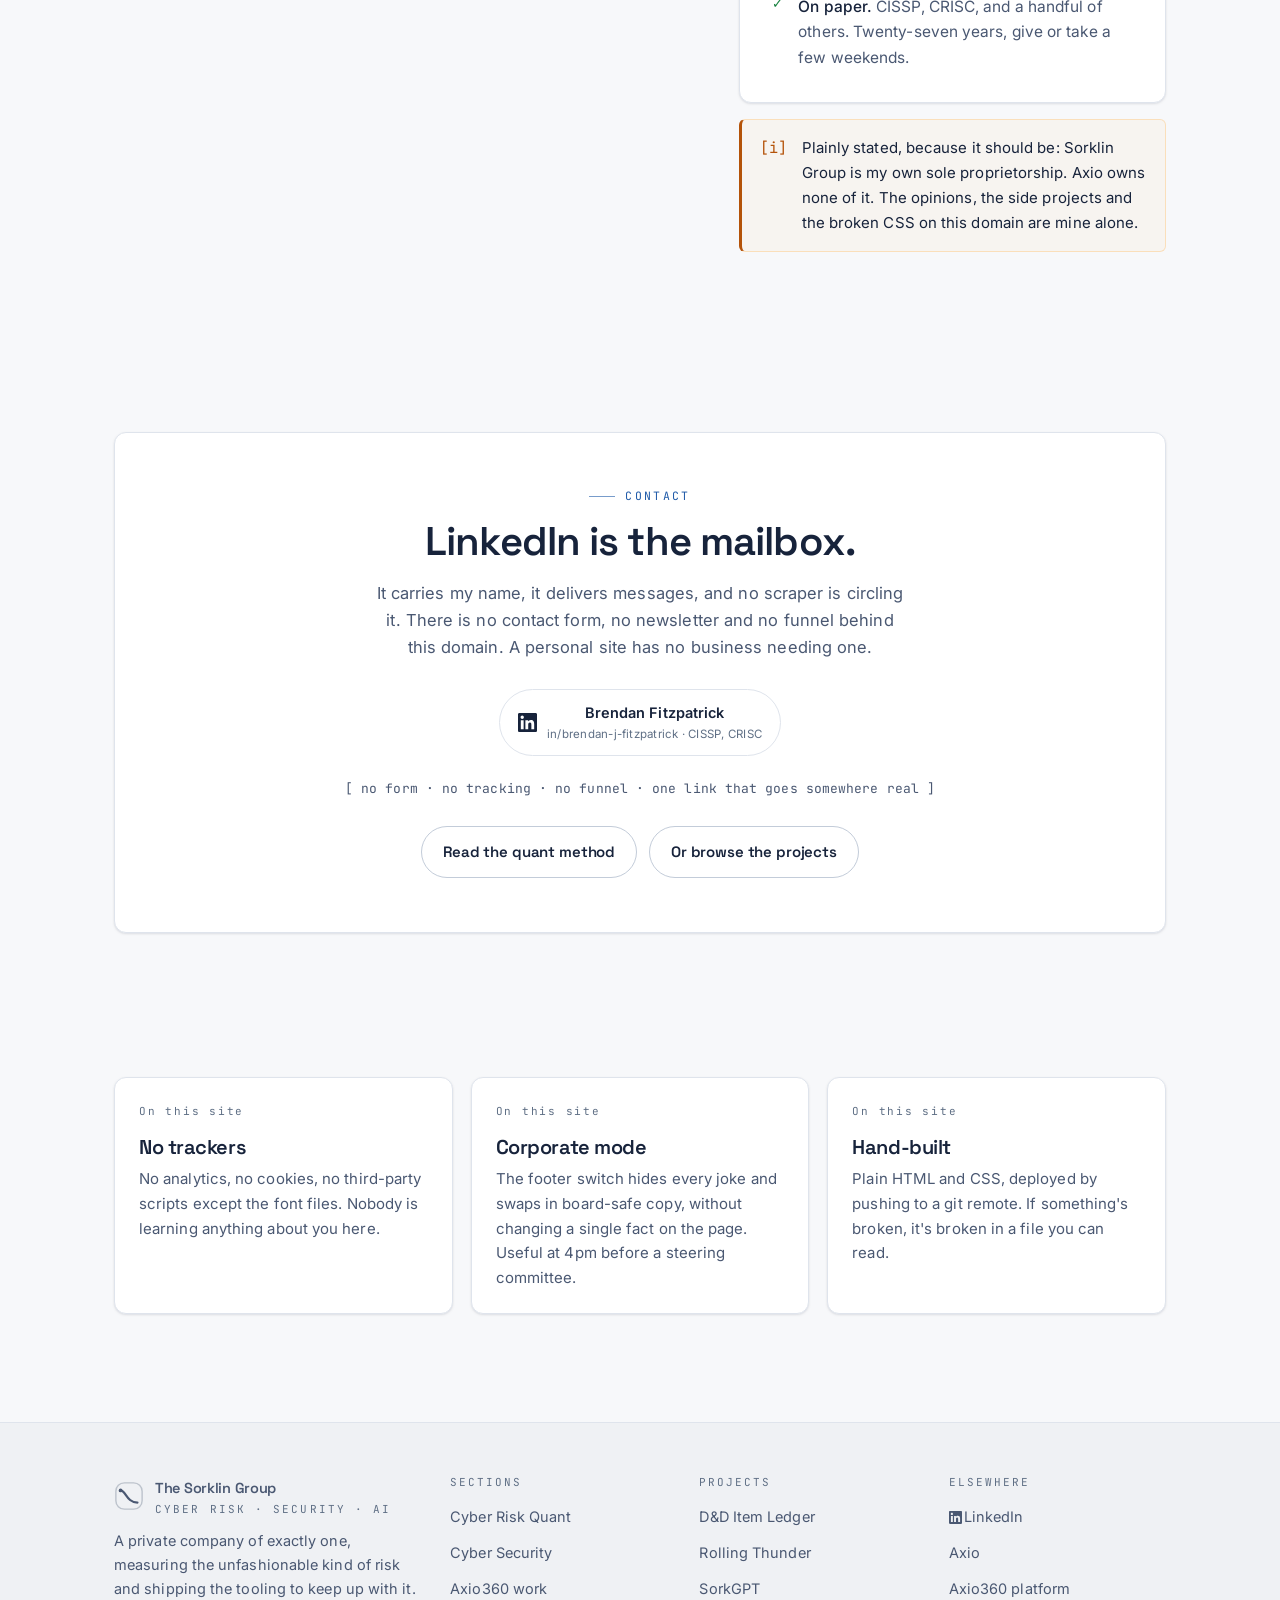
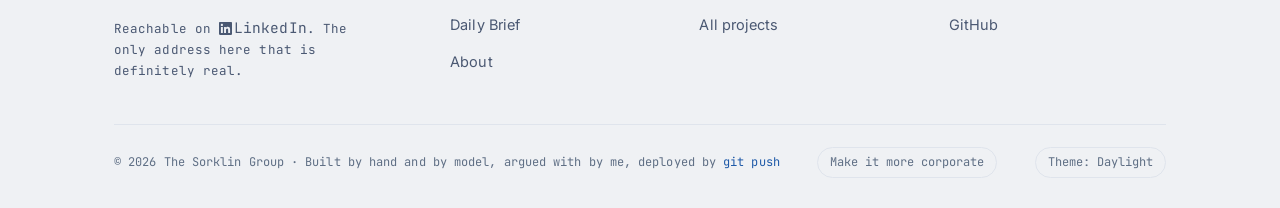
==== commit 06a544f1: "Foundations pass: contrast, text floor, skip link, no-JS guard, cleanup Audit-driven fixes in shared" ====
--- a/about/index.html
+++ b/about/index.html
@@ -8,7 +8,7 @@
 <meta property="og:title" content="About · Brendan Fitzpatrick">
 <meta property="og:description" content="A private company of exactly one. Here's the operating manual.">
 <meta name="theme-color" content="#05070b">
-  <script>try{var t=localStorage.getItem("sorklin:theme");document.documentElement.setAttribute("data-theme",t||"daylight")}catch(e){}</script>
+  <script>try{var t=localStorage.getItem("sorklin:theme");document.documentElement.setAttribute("data-theme",t||"daylight";var m=document.querySelector('meta[name="theme-color"]');if(m)m.setAttribute("content",t==="midnight"?"#05070b":t==="arcade"?"#fff9ef":t==="press"?"#fdf1e3":"#f7f8fa")}catch(e){}</script>
 <link rel="icon" href="/assets/img/favicon.svg" type="image/svg+xml">
 <link rel="canonical" href="https://www.sorklin.com/about/">
 <link rel="preconnect" href="https://fonts.googleapis.com">
--- a/assets/css/site.css
+++ b/assets/css/site.css
@@ -13,7 +13,11 @@
   --line-2: rgba(255, 255, 255, 0.16);
   --ink: #e9eef5;
   --dim: #93a1b3;
-  --dim-2: #6a7786;
+  --dim-2: #7f8c9d;
+  /* Aliases that rules referenced without ever being defined; they ride the
+     theme overrides like the tokens they point at. */
+  --ink-2: var(--dim);
+  --ink-3: var(--dim-2);
 
   --cyan: #5de1ff;
   --violet: #b085f5;
@@ -122,6 +126,17 @@
   overflow: hidden; clip: rect(0 0 0 0); white-space: nowrap; border: 0;
 }
 
+/* The skip link becomes visible when keyboard-focused (token-built, every theme). */
+.sr-only:focus,
+.sr-only:focus-visible {
+  position: fixed; top: 12px; left: 12px; width: auto; height: auto;
+  margin: 0; padding: 10px 14px; overflow: visible; clip: auto;
+  white-space: nowrap; z-index: 200;
+  background: var(--panel); color: var(--ink);
+  border: 1px solid var(--line-2); border-radius: var(--r-sm);
+  outline: 2px solid var(--cyan); outline-offset: 2px;
+}
+
 /* ----------------------------------------------------------------- nav -- */
 .site-nav {
   position: fixed;
@@ -166,7 +181,7 @@
 .brand small {
   display: block;
   font-family: var(--mono);
-  font-size: 9.5px;
+  font-size: 11px;
   letter-spacing: 0.19em;
   text-transform: uppercase;
   color: var(--dim-2);
@@ -463,33 +478,9 @@
 }
 @keyframes blink { to { visibility: hidden; } }
 
-/* ------------------------------------------------------------- ticker -- */
-.ticker {
-  border-block: 1px solid var(--line);
-  background: rgba(255, 255, 255, 0.018);
-  overflow: hidden;
-  padding: 13px 0;
-  mask-image: linear-gradient(90deg, transparent, #000 8%, #000 92%, transparent);
-  -webkit-mask-image: linear-gradient(90deg, transparent, #000 8%, #000 92%, transparent);
-}
-.ticker-track {
-  display: flex;
-  width: max-content;
-  gap: 44px;
-  animation: slide 42s linear infinite;
-}
-.ticker:hover .ticker-track { animation-play-state: paused; }
-.ticker-track span {
-  font-family: var(--mono);
-  font-size: 12.5px;
-  letter-spacing: 0.06em;
-  color: var(--dim-2);
-  display: inline-flex;
-  align-items: center;
-  gap: 44px;
-  white-space: nowrap;
-}
-.ticker-track span::after { content: "◆"; color: rgba(93, 225, 255, 0.4); font-size: 9px; }
+/* ------------------------------------------------------------- ticker --
+   (removed 2026-11-16: no page has shipped ticker markup for a long time;
+   the dead subsystem went with the reduced-motion reference below) */
 @keyframes slide { to { transform: translateX(-50%); } }
 
 /* ------------------------------------------------------------ sections -- */
@@ -641,7 +632,7 @@
   align-items: center;
   gap: 6px;
   font-family: var(--mono);
-  font-size: 10.5px;
+  font-size: 11.5px;
   letter-spacing: 0.14em;
   text-transform: uppercase;
   padding: 4px 9px;
@@ -785,8 +776,10 @@
 .crumbs .sep { opacity: 0.5; }
 
 /* ------------------------------------------------------------- reveal -- */
-.reveal { opacity: 0; transform: translateY(18px); transition: opacity 0.7s var(--ease), transform 0.7s var(--ease); }
-.reveal.in { opacity: 1; transform: none; }
+/* Hidden state is gated on html.js (set at the top of site.js): without
+   JavaScript the content renders normally instead of staying invisible. */
+html.js .reveal { opacity: 0; transform: translateY(18px); transition: opacity 0.7s var(--ease), transform 0.7s var(--ease); }
+html.js .reveal.in { opacity: 1; transform: none; }
 
 /* --------------------------------------------------- corporate mode -- */
 /* The "Make it corporate" toggle. Hides the jokes, swaps in board-safe copy. */
@@ -1041,7 +1034,7 @@
 .news-date-d { font-size: 19px; font-weight: 600; letter-spacing: -0.01em; margin: 0; }
 .news-date-tag {
   font-family: var(--mono);
-  font-size: 10.5px;
+  font-size: 11.5px;
   letter-spacing: 0.14em;
   text-transform: uppercase;
   color: var(--bg);
@@ -1098,7 +1091,7 @@
 .news-tldr .lbl {
   flex: none;
   font-family: var(--mono);
-  font-size: 10px;
+  font-size: 11px;
   letter-spacing: 0.14em;
   text-transform: uppercase;
   color: var(--cyan);
@@ -1134,7 +1127,7 @@
 .news-details-body { padding: 14px 16px 16px; display: grid; gap: 12px; }
 .news-sub {
   font-family: var(--mono);
-  font-size: 10px;
+  font-size: 11px;
   letter-spacing: 0.14em;
   text-transform: uppercase;
   color: var(--dim-2);
@@ -1195,7 +1188,7 @@
 .dd-tldr .lbl {
   flex: none;
   font-family: var(--mono);
-  font-size: 10px;
+  font-size: 11px;
   letter-spacing: 0.14em;
   text-transform: uppercase;
   color: var(--cyan);
@@ -1233,7 +1226,7 @@
   align-items: center;
   gap: 8px;
   font-family: var(--mono);
-  font-size: 10.5px;
+  font-size: 11.5px;
   letter-spacing: 0.16em;
   text-transform: uppercase;
   color: var(--cyan);
@@ -1278,8 +1271,7 @@
     animation-iteration-count: 1 !important;
     transition-duration: 0.001ms !important;
   }
-  .reveal { opacity: 1; transform: none; }
-  .ticker-track { animation: none; }
+  html.js .reveal { opacity: 1; transform: none; }
   #field { display: none; }
 }
 
@@ -1303,7 +1295,7 @@
   --line-2: #c3ccd9;
   --ink: #17233b;
   --dim: #4a5872;
-  --dim-2: #8593aa;
+  --dim-2: #5f6f85;
   --cyan: #1f5aa8;
   --violet: #6d5bd0;
   --amber: #b45309;
@@ -1340,7 +1332,7 @@
   --line-2: #1c150e;
   --ink: #1c150e;
   --dim: #5c5142;
-  --dim-2: #97896f;
+  --dim-2: #6f6449;
   --cyan: #e11d48;
   --violet: #5b4bc4;
   --amber: #c2410c;
@@ -1384,7 +1376,7 @@
   --line-2: #c9b28d;
   --ink: #201a12;
   --dim: #5f5344;
-  --dim-2: #94836c;
+  --dim-2: #6d5f4b;
   --cyan: #0f5499;
   --violet: #8a4b0f;
   --amber: #b45309;
